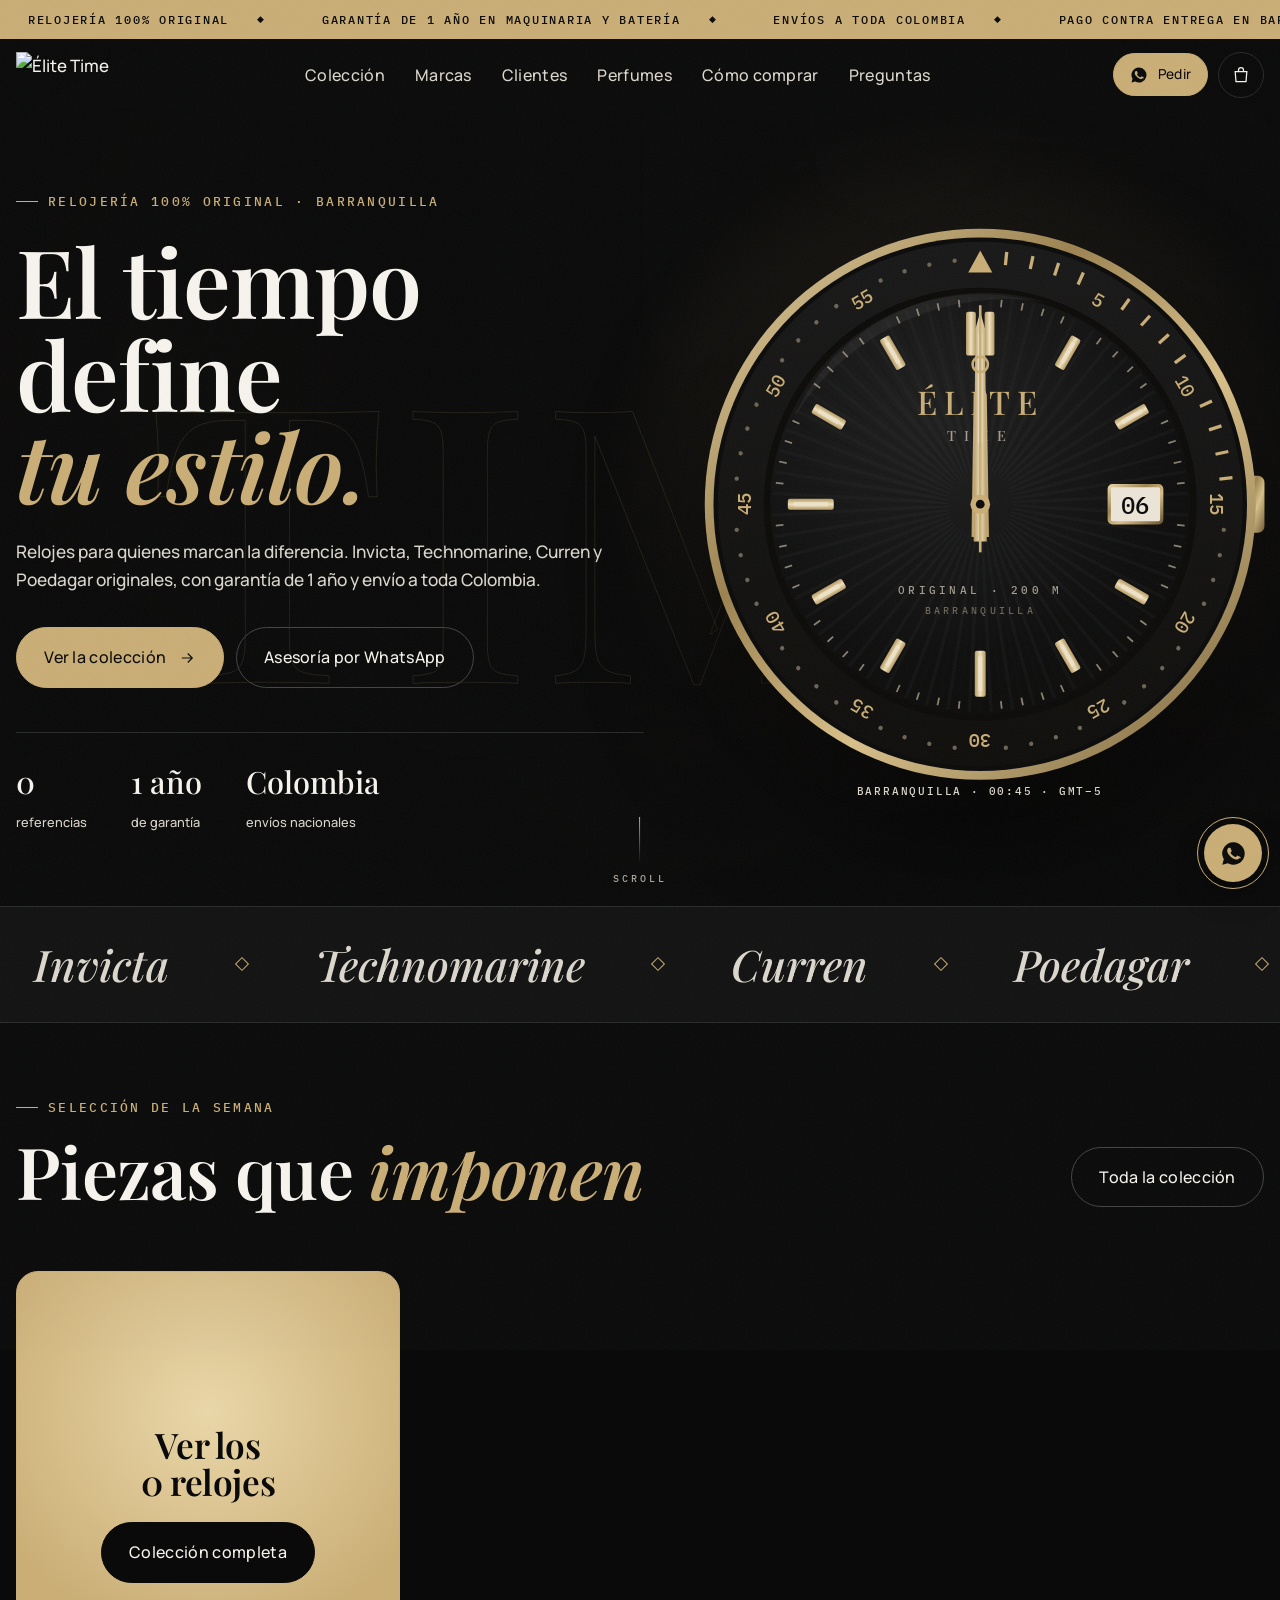
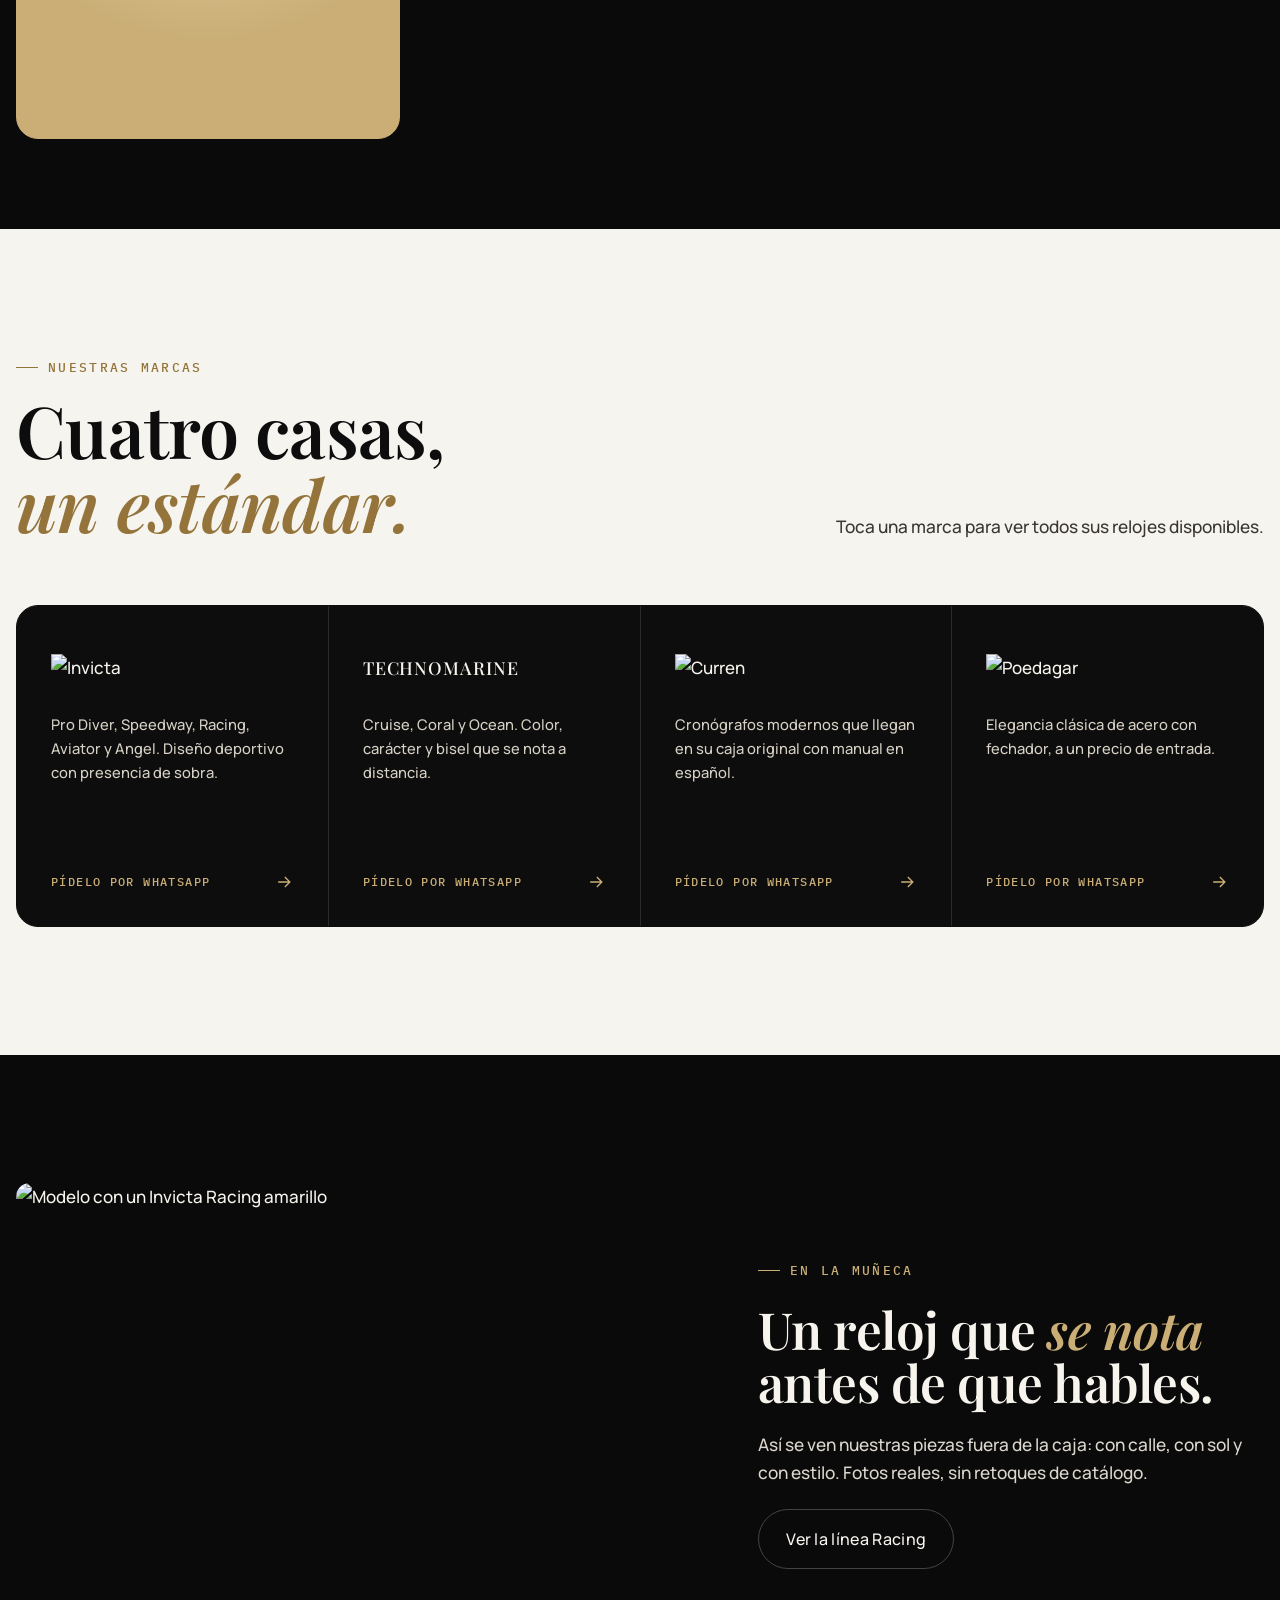
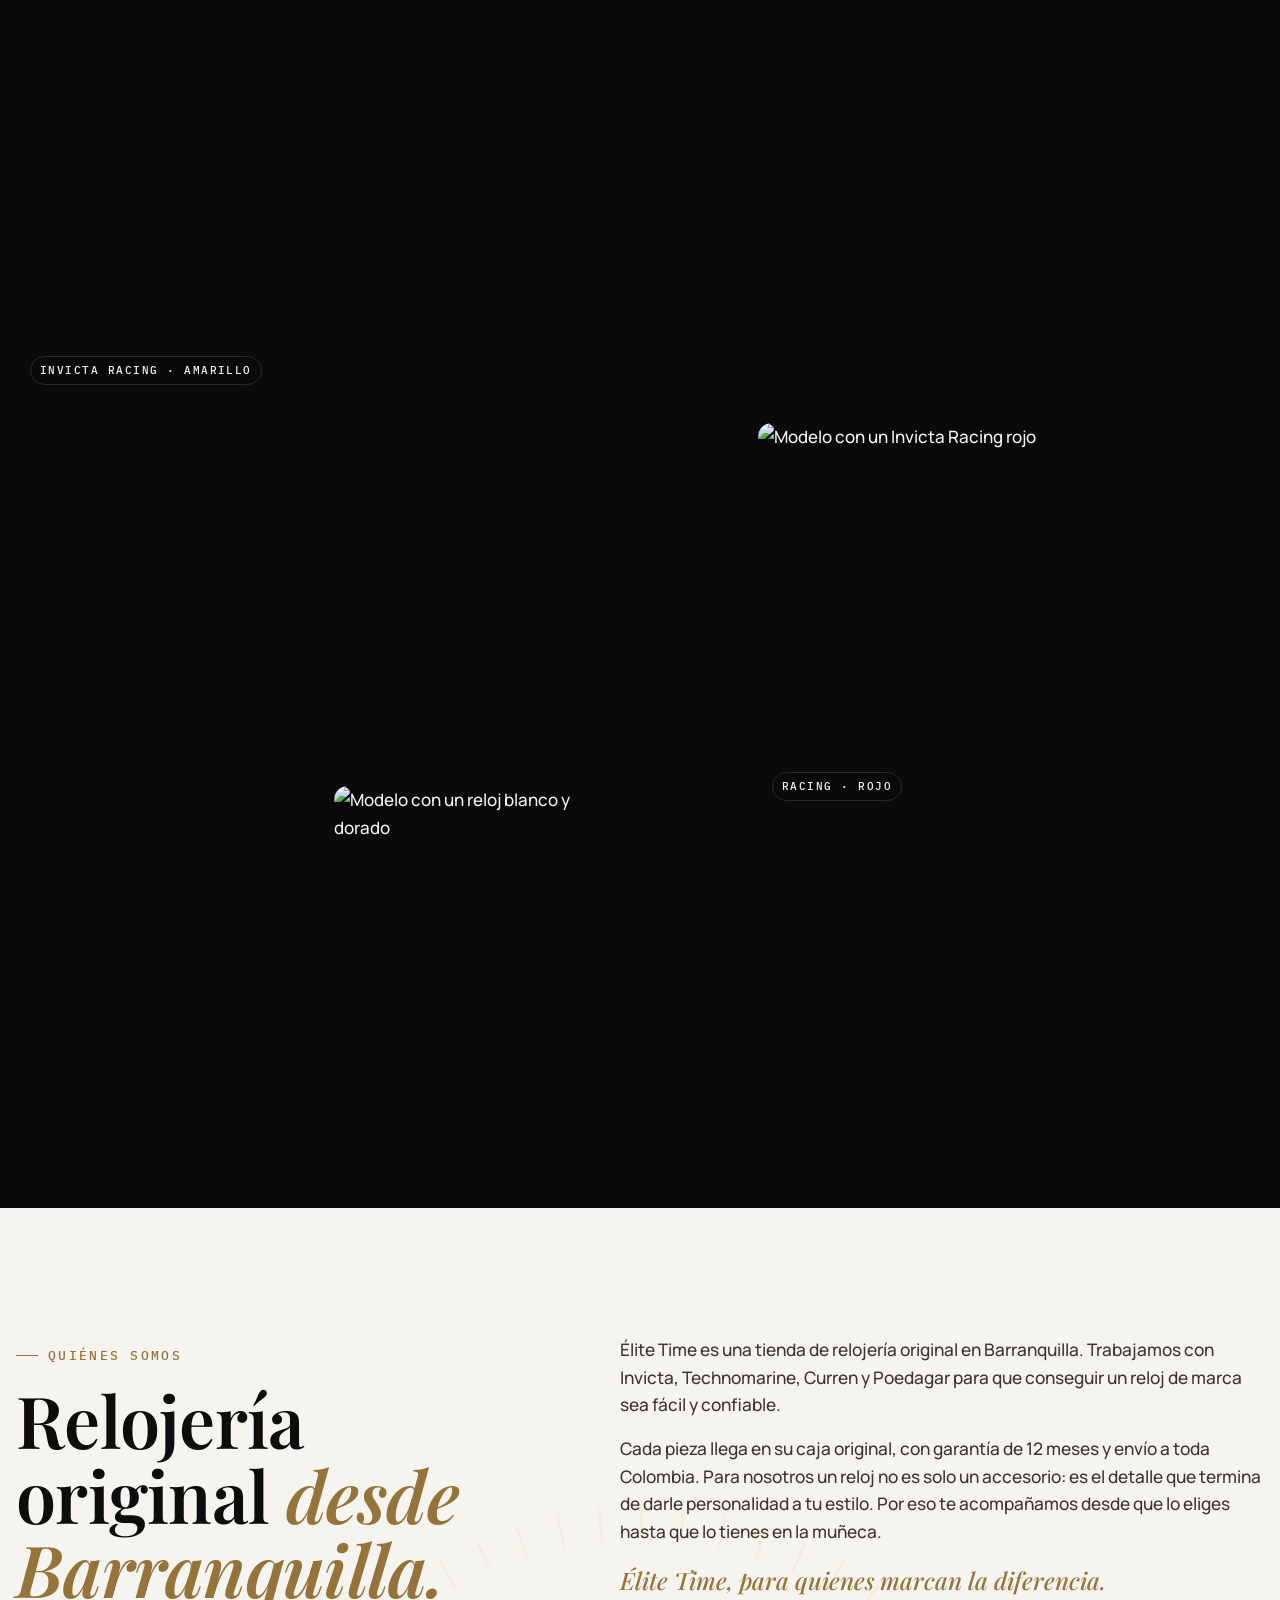
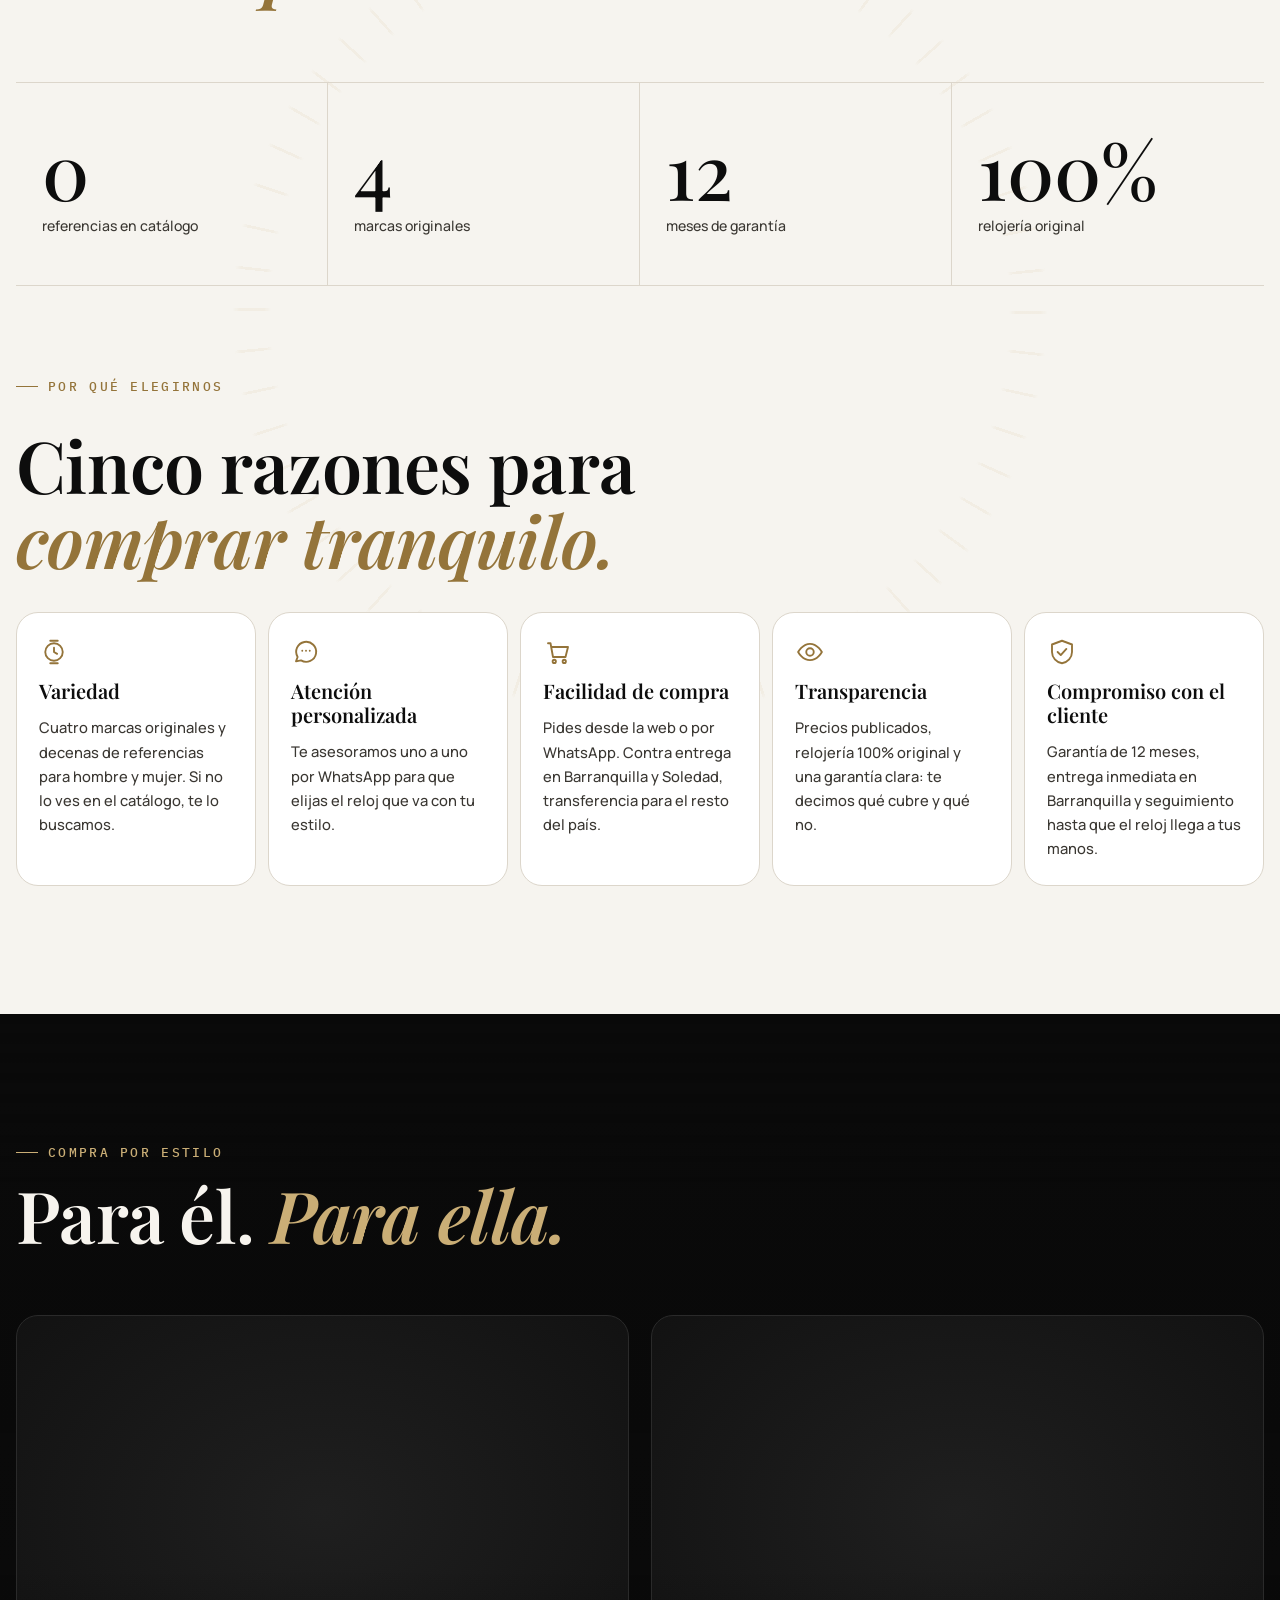
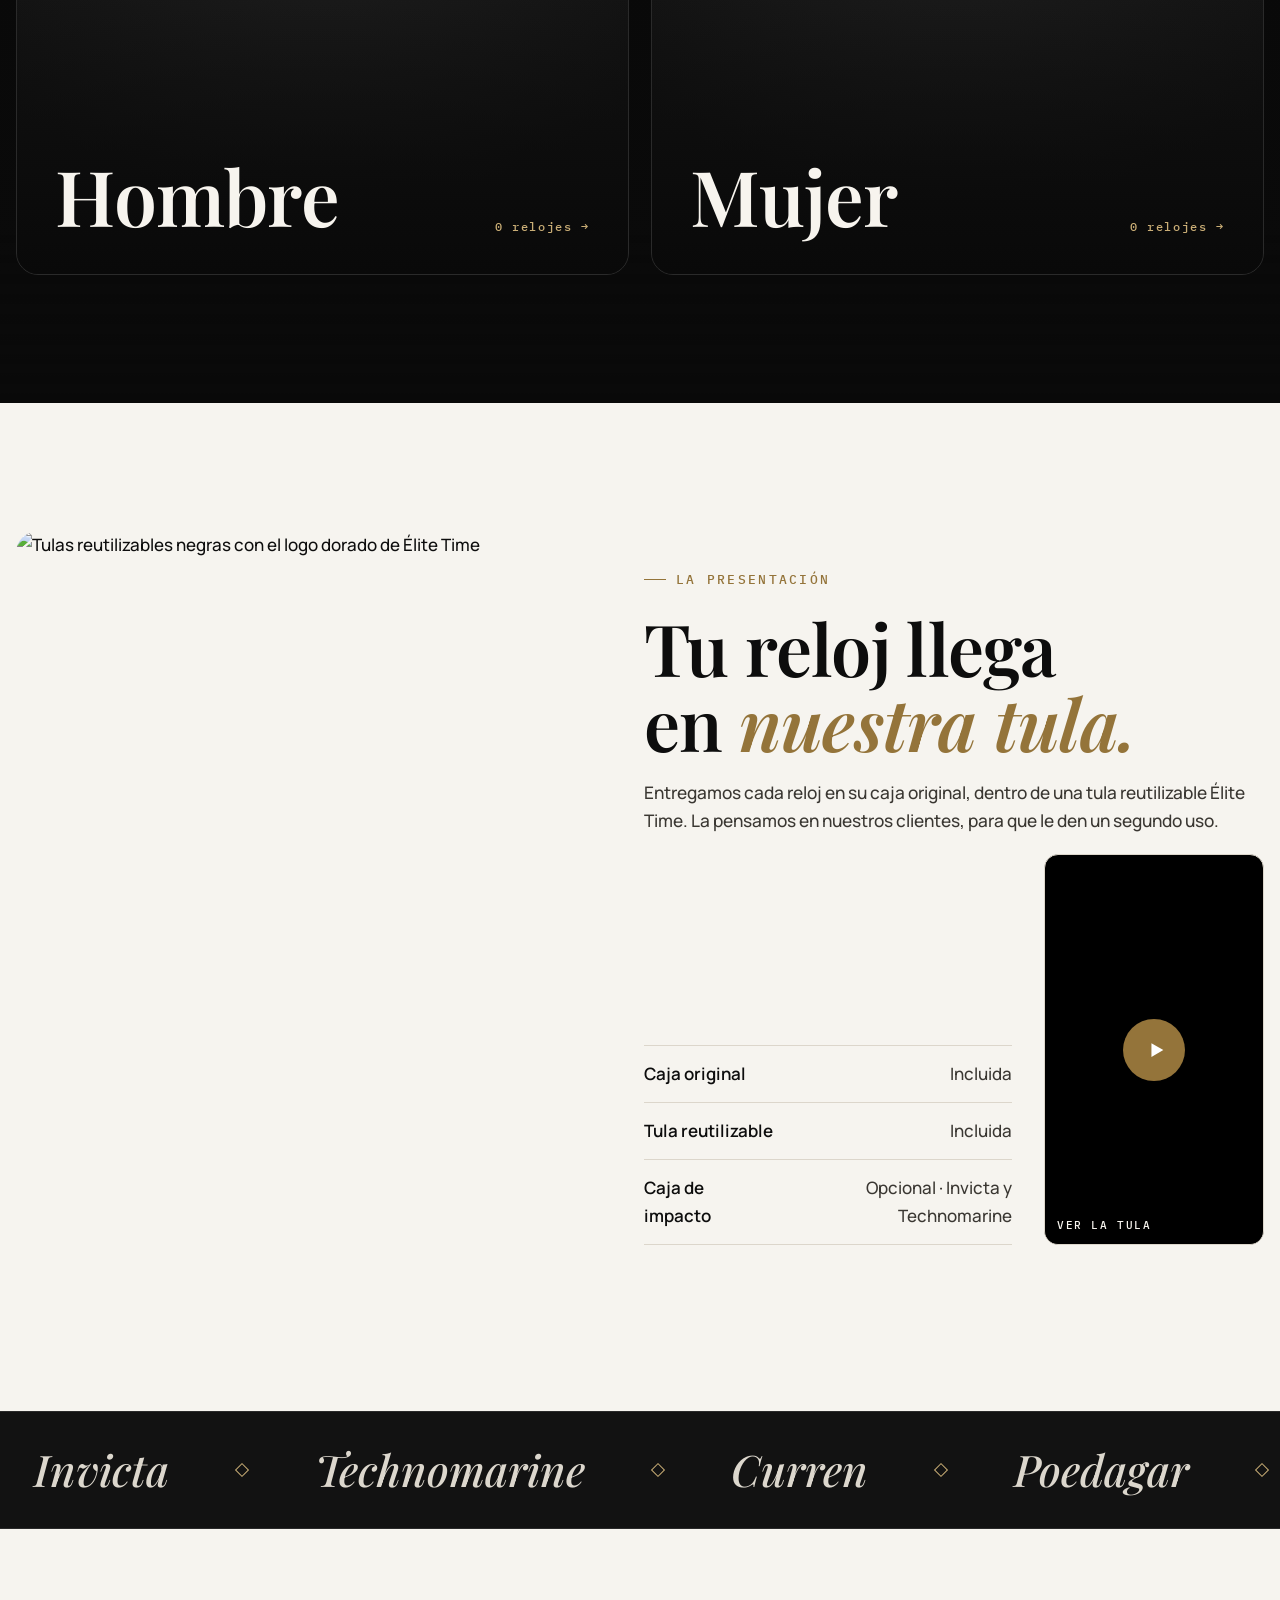
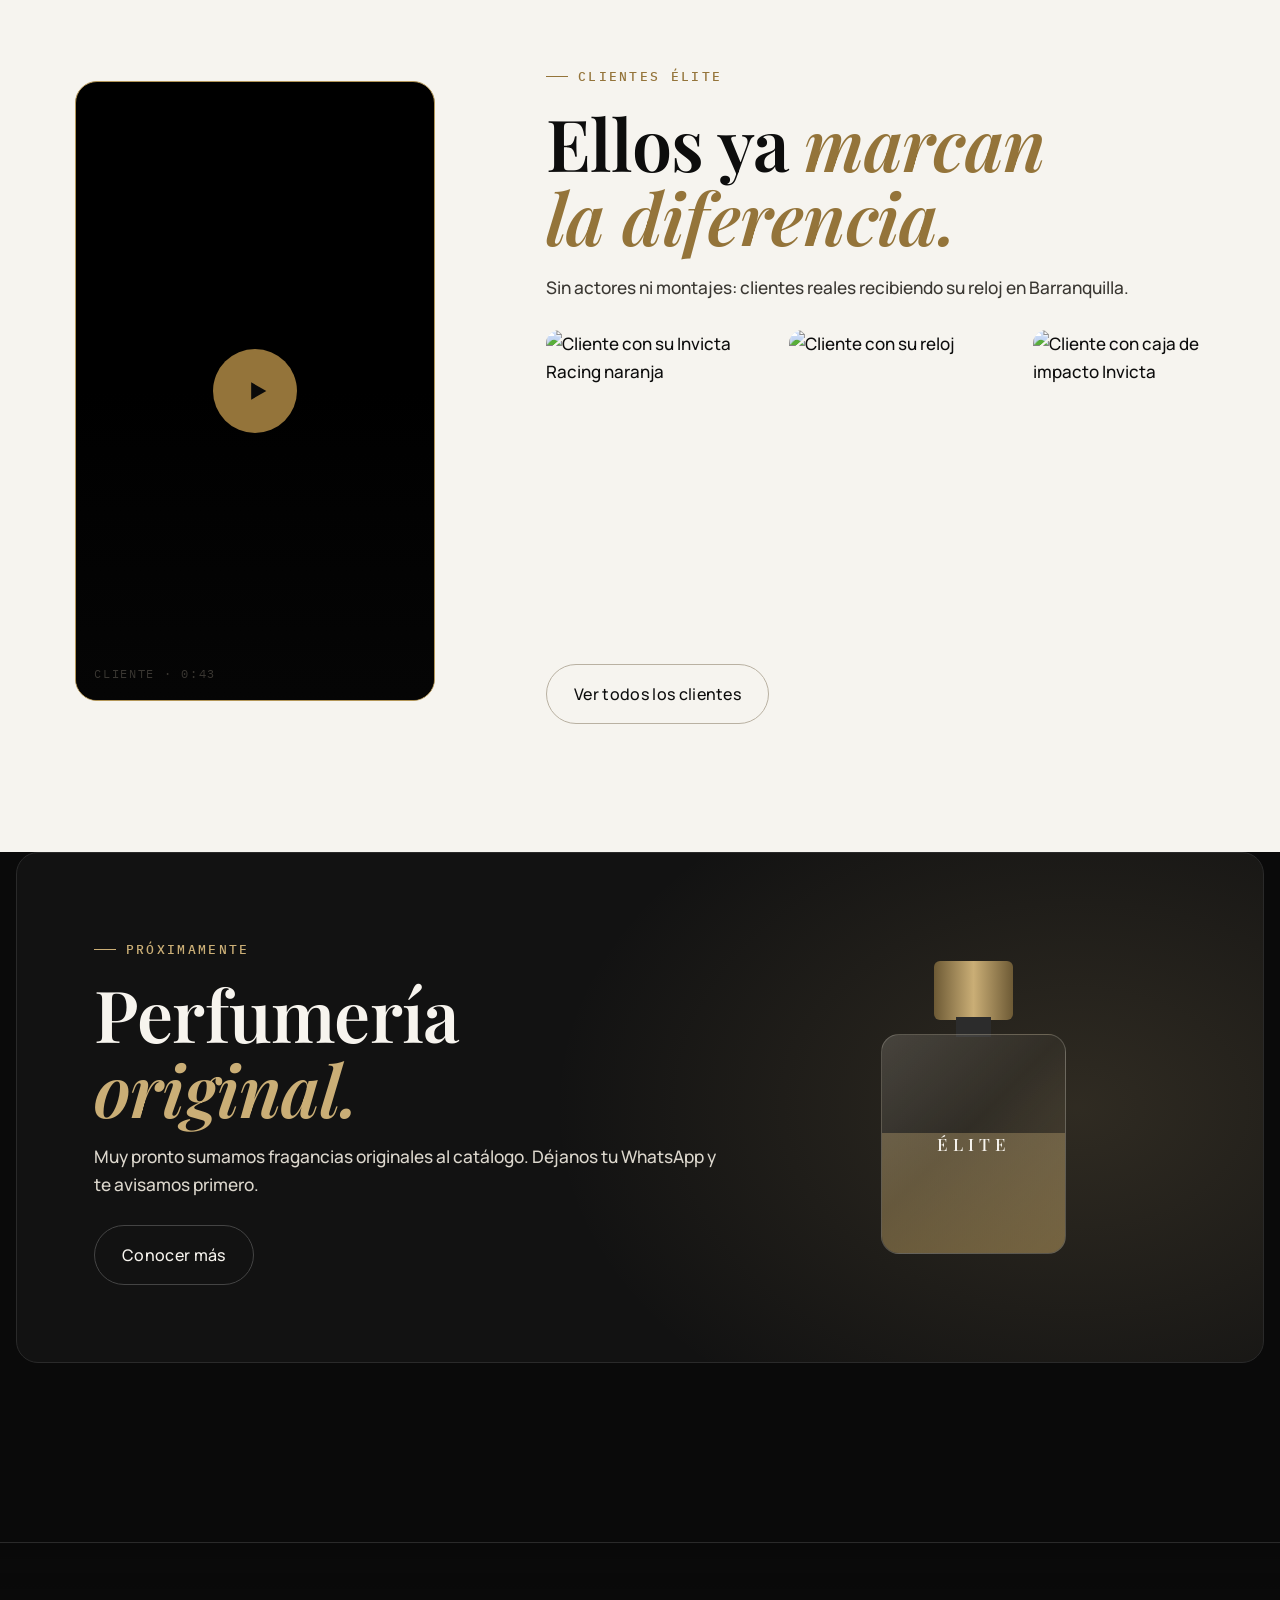
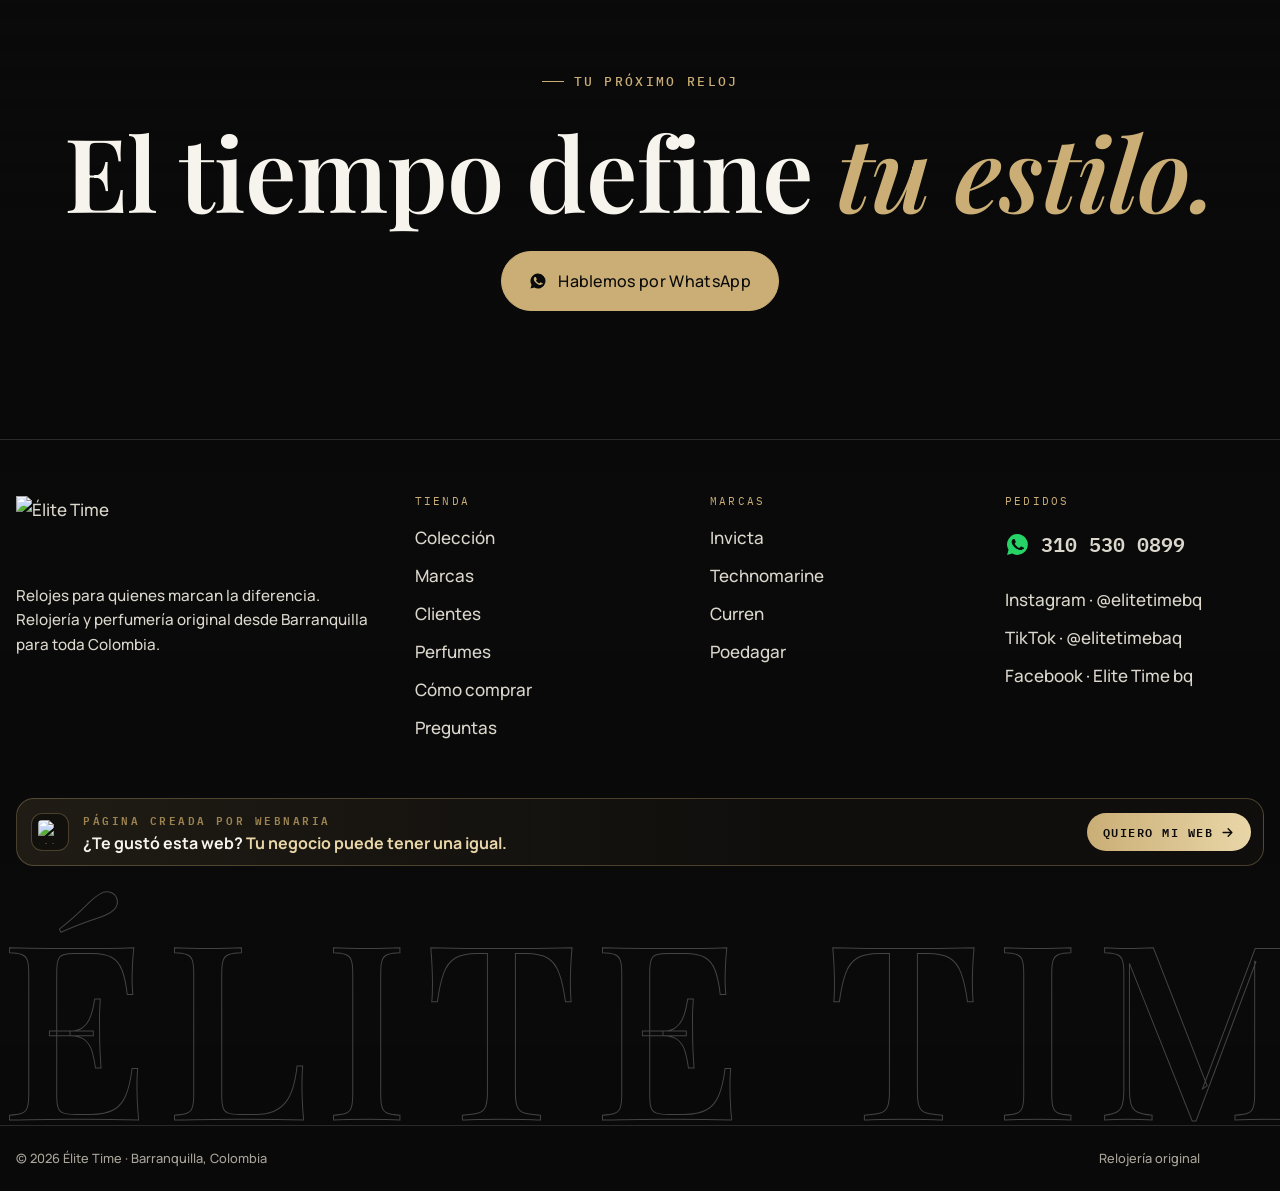
==== index.html @ 13ceabf4 "Halloween solo hoy (Pro Diver de $580.000 a $515.000 con envío gratis) y fichas técnicas ordenadas -" ====
<!doctype html>
<html lang="es">
<head>
<meta charset="utf-8">
<meta name="viewport" content="width=device-width,initial-scale=1,viewport-fit=cover">
<title>Élite Time</title>
<meta name="claude:viewport-fit-sides" content="cover">
<meta name="description" content="Élite Time · Relojería original en Barranquilla. Invicta, Technomarine, Curren y Poedagar con garantía de 1 año y envíos a toda Colombia.">
<meta name="theme-color" content="#0a0a0a">
<link rel="icon" href="img/marca/logo.webp">
<link rel="preconnect" href="https://fonts.googleapis.com"><link rel="preconnect" href="https://fonts.gstatic.com" crossorigin>
<link rel="stylesheet" href="https://fonts.googleapis.com/css2?family=Playfair+Display:ital,wght@0,400..800;1,400..700&family=Manrope:wght@400;500;600;700&family=IBM+Plex+Mono:wght@400;500;600&display=swap">
<link rel="preconnect" href="https://elite-time-panel.pages.dev" crossorigin>
<link rel="stylesheet" href="assets/css/elite.css">
<style>
/* ---- Inicio ---- */
.hero{min-height:min(calc(100svh - 34px - var(--head-h)),920px);display:grid;align-items:center;padding-block:clamp(30px,5vw,60px);position:relative;isolation:isolate;overflow:hidden}
/* portada: foto de la vitrina del cliente, oscurecida hacia el texto para que se lea */
.hero .bg{position:absolute;inset:-12% 0;z-index:-3;background:linear-gradient(90deg,rgba(10,10,10,.94) 0%,rgba(10,10,10,.8) 38%,rgba(10,10,10,.55) 70%,rgba(10,10,10,.7) 100%),linear-gradient(transparent 55%,#0a0a0a 96%),url(img/marca/portada.webp) center 40%/cover}
@media (max-width:900px){.hero .bg{background:linear-gradient(rgba(10,10,10,.6),rgba(10,10,10,.82) 45%,#0a0a0a 92%),url(img/marca/portada-600.webp) center 30%/cover}}
.hero .glow{position:absolute;right:-15%;top:-20%;width:80vw;max-width:1100px;aspect-ratio:1;z-index:-2;background:radial-gradient(closest-side,rgba(202,174,118,.18),transparent 70%)}
.hero .giant{position:absolute;left:50%;top:52%;transform:translate(-50%,-50%);z-index:-1;font-family:var(--f-display);font-size:clamp(9rem,30vw,30rem);line-height:.8;letter-spacing:.02em;color:transparent;-webkit-text-stroke:1px rgba(202,174,118,.13);white-space:nowrap;pointer-events:none}
.hero-grid{display:grid;grid-template-columns:1.05fr .95fr;gap:clamp(20px,4vw,70px);align-items:center}
.hero h1{font-size:clamp(3rem,7.4vw,7rem);line-height:.98}
.hero h1 em{color:var(--gold)}
.hero .lead{margin:26px 0 34px}
.hero .ctas{display:flex;gap:12px;flex-wrap:wrap}
.hero-meta{display:flex;gap:clamp(18px,4vw,44px);flex-wrap:wrap;margin-top:44px;padding-top:24px;border-top:1px solid var(--line)}
.hero-meta b{display:block;font-family:var(--f-display);font-weight:500;font-size:clamp(1.5rem,2.4vw,2rem)}
.hero-meta span{font-size:.8rem;color:var(--mute)}
.stage{position:relative;aspect-ratio:1;width:100%;max-width:600px;justify-self:center}
.stage svg{width:100%;height:100%;overflow:visible}
/* el reloj va en capas: la sombra se dibuja una vez en la base fija y las agujas giran en capas propias */
/* en línea, como el svg que reemplaza: el alto del escenario queda igual */
.stage .dialbox{position:relative;display:inline-block;width:100%;height:100%}
.stage #dial{filter:drop-shadow(0 50px 60px rgba(0,0,0,.65))}
.stage .capa{position:absolute;inset:0}
.stage .capa svg{display:block}
.stage .bisel{transition:transform .35s cubic-bezier(.3,1.6,.5,1)}
.stage .listo .bisel{will-change:transform}
.stage .orbit{position:absolute;width:23%;filter:drop-shadow(0 26px 26px rgba(0,0,0,.6));pointer-events:none}
.stage .o1{left:-14%;top:4%;animation:float 7s ease-in-out infinite}
.stage .o2{right:-8%;bottom:4%;width:21%;animation:float 8s -2s ease-in-out infinite}
.stage .o3{left:-4%;bottom:-4%;width:18%;animation:float 9s -4s ease-in-out infinite}
@keyframes float{50%{translate:0 -16px;rotate:-4deg}}
.stage .cap{position:absolute;left:50%;bottom:-4px;transform:translateX(-50%);font-family:var(--f-mono);font-size:.7rem;letter-spacing:.16em;color:var(--mute);white-space:nowrap}
.scroll-cue{position:absolute;left:50%;bottom:18px;transform:translateX(-50%);display:grid;justify-items:center;gap:8px;font-family:var(--f-mono);font-size:.62rem;letter-spacing:.3em;color:var(--dim)}
.scroll-cue i{width:1px;height:46px;background:linear-gradient(var(--gold),transparent);animation:cue 2s var(--ease) infinite;transform-origin:top}
@keyframes cue{0%{transform:scaleY(0)}50%{transform:scaleY(1);transform-origin:top}51%{transform-origin:bottom}100%{transform:scaleY(0);transform-origin:bottom}}
@media (max-width:900px){.hero-grid{grid-template-columns:1fr}.stage{max-width:420px;order:-1}.scroll-cue{display:none}.hero{min-height:0}}

/* carril horizontal fijado */
.hscroll{overflow:hidden;padding-block:clamp(40px,5vw,72px) clamp(56px,7vw,100px)}
.hs-track{display:flex;gap:24px;padding-left:var(--gut);width:max-content}
.feat{width:clamp(280px,30vw,420px);flex:none;border-radius:var(--r-lg);border:1px solid var(--line);background:radial-gradient(110% 80% at 50% 25%,#222222,var(--ink-2) 70%);padding:26px;display:flex;flex-direction:column;gap:10px;text-decoration:none;position:relative;overflow:hidden;min-height:clamp(400px,52vh,560px)}
.feat .num{position:absolute;top:18px;right:22px;font-family:var(--f-display);font-style:italic;font-size:4rem;line-height:1;color:transparent;-webkit-text-stroke:1px var(--line-2)}
.feat .img{flex:1;min-height:0;position:relative;height:clamp(220px,34vh,320px)}
.feat img{position:absolute;inset:0;width:100%;height:100%;object-fit:contain;filter:drop-shadow(0 30px 34px rgba(0,0,0,.6));transition:transform 1s var(--ease)}
.feat:hover img{transform:translateY(-10px) rotate(-5deg) scale(1.05)}
.feat h3{font-size:clamp(1.4rem,2vw,1.9rem)}
.feat .ft{display:flex;justify-content:space-between;align-items:center}
.feat.end{justify-content:center;align-items:center;text-align:center;gap:22px;background:radial-gradient(90% 70% at 50% 30%,var(--gold-3),var(--gold) 70%);border-color:var(--gold);color:#0a0a0a}
.feat.end h3{color:#0a0a0a;max-width:9ch}
@media (max-width:900px){.hs-track{overflow-x:auto;width:auto;scroll-snap-type:x mandatory;padding-right:var(--gut-r);scrollbar-width:none}.feat{scroll-snap-align:start;width:78vw}}

/* marcas */
.btiles{display:grid;grid-template-columns:repeat(4,1fr);gap:1px;background:var(--line);border:1px solid var(--line);border-radius:var(--r-lg);overflow:hidden}
@media (max-width:900px){.btiles{grid-template-columns:repeat(2,1fr)}}
.btile{background:var(--ink);padding:clamp(22px,3vw,34px);min-height:clamp(220px,26vw,320px);display:flex;flex-direction:column;gap:16px;text-decoration:none;position:relative;overflow:hidden;isolation:isolate}
.btile::before{content:"";position:absolute;inset:0;z-index:-1;background:radial-gradient(circle at var(--mx,50%) var(--my,100%),rgba(202,174,118,.22),transparent 55%);opacity:0;transition:opacity .5s}
.btile:hover::before{opacity:1}
.btile .lg{height:56px;display:flex;align-items:center}
.btile .lg img{max-height:56px;width:auto;transition:transform .6s var(--ease)}
.btile:hover .lg img{transform:scale(1.08)}
.btile .wd{font-family:var(--f-display);font-size:clamp(.8rem,1.55vw,1.45rem);letter-spacing:.05em;white-space:nowrap}
.btile p{margin:0;color:var(--mute);font-size:.92rem}
.btile .go{margin-top:auto;display:flex;justify-content:space-between;align-items:center;font-family:var(--f-mono);font-size:.72rem;letter-spacing:.12em;color:var(--gold)}
.btile .go svg{width:20px;transition:transform .5s var(--ease)}
.btile:hover .go svg{transform:translateX(6px)}

/* lookbook */
.look{display:grid;grid-template-columns:repeat(12,1fr);gap:clamp(12px,2vw,24px);align-items:start}
.look .a{grid-column:1/7;aspect-ratio:3/4}
.look .b{grid-column:8/13;display:grid;gap:22px;align-content:start;padding-top:clamp(0px,6vw,90px)}
.look .c{grid-column:8/11;aspect-ratio:3/4}
.look .d{grid-column:4/7;aspect-ratio:1;margin-top:-18%}
.look figure{margin:0;position:relative}
.look img{width:100%;height:100%;object-fit:cover}
.look figcaption{position:absolute;left:14px;bottom:14px;font-family:var(--f-mono);font-size:.66rem;letter-spacing:.14em;text-transform:uppercase;padding:.45em .85em;border-radius:999px;background:rgba(10,10,10,.75);border:1px solid var(--line);backdrop-filter:blur(6px);z-index:2}
@media (max-width:800px){.look .a{grid-column:1/-1}.look .b{grid-column:1/-1;padding-top:0}.look .c{grid-column:1/8}.look .d{grid-column:6/-1;margin-top:-30%}}

/* cifras */
.stats{display:grid;grid-template-columns:repeat(4,1fr);border-block:1px solid var(--line)}
.stats > div{padding:clamp(26px,4vw,48px) clamp(14px,2vw,28px);border-right:1px solid var(--line);display:grid;gap:6px}
.stats > div:last-child{border-right:0}
.stats b{font-family:var(--f-display);font-weight:500;font-size:clamp(2.6rem,6vw,5.2rem);line-height:1}
.stats span{color:var(--mute);font-size:.88rem}
@media (max-width:800px){.stats{grid-template-columns:1fr 1fr}.stats > div:nth-child(2){border-right:0}.stats > div:nth-child(-n+2){border-bottom:1px solid var(--line)}}

/* hombre / mujer */
.split2{display:grid;grid-template-columns:1fr 1fr;gap:clamp(12px,2vw,22px)}
@media (max-width:700px){.split2{grid-template-columns:1fr}}
.gpanel{position:relative;border-radius:var(--r-lg);overflow:hidden;border:1px solid var(--line);min-height:clamp(360px,44vw,560px);display:flex;align-items:flex-end;padding:clamp(22px,3vw,40px);text-decoration:none;isolation:isolate;background:radial-gradient(90% 70% at 50% 35%,#1f1f1f,var(--ink-2) 75%)}
.gpanel .pics{position:absolute;inset:0;z-index:-1;display:grid;place-items:center}
.gpanel .pics img{position:absolute;max-height:62%;width:auto;filter:drop-shadow(0 30px 30px rgba(0,0,0,.6));transition:transform 1.1s var(--ease),opacity .8s}
.gpanel .pics img:nth-child(1){transform:translate(-34%,-8%) rotate(-12deg) scale(.82);opacity:.55}
.gpanel .pics img:nth-child(2){transform:translate(34%,-8%) rotate(12deg) scale(.82);opacity:.55}
.gpanel .pics img:nth-child(3){transform:translateY(-12%)}
.gpanel:hover .pics img:nth-child(1){transform:translate(-52%,-10%) rotate(-18deg) scale(.86);opacity:.9}
.gpanel:hover .pics img:nth-child(2){transform:translate(52%,-10%) rotate(18deg) scale(.86);opacity:.9}
.gpanel:hover .pics img:nth-child(3){transform:translateY(-16%) scale(1.06)}
.gpanel::after{content:"";position:absolute;inset:0;z-index:-1;background:linear-gradient(transparent 45%,rgba(8,8,8,.9))}
.gpanel .t{display:flex;justify-content:space-between;align-items:flex-end;width:100%;gap:16px}
.gpanel h3{font-size:clamp(2.6rem,6vw,5rem)}
.gpanel .t span{font-family:var(--f-mono);font-size:.72rem;letter-spacing:.14em;color:var(--gold)}

/* clientes teaser */
.cteaser{display:grid;grid-template-columns:.8fr 1.2fr;gap:clamp(20px,4vw,60px);align-items:center}
@media (max-width:860px){.cteaser{grid-template-columns:1fr}}
.vid{position:relative;border-radius:var(--r-lg);overflow:hidden;border:1px solid var(--gold-2);aspect-ratio:9/16;max-height:620px;max-width:360px;width:100%;justify-self:center;background:#000}
.vid video{width:100%;height:100%;object-fit:cover}
.vid .pl{position:absolute;inset:0;display:grid;place-items:center;border:0;background:linear-gradient(transparent 50%,rgba(6,6,6,.85));cursor:pointer}
.vid .pl span{width:84px;height:84px;border-radius:50%;background:var(--gold);color:#0a0a0a;display:grid;place-items:center;transition:transform .5s var(--ease)}
.vid .pl:hover span{transform:scale(1.1)}
.vid .pl svg{width:28px;margin-left:4px}
.vid .pl b{position:absolute;left:18px;bottom:16px;font-weight:400;font-family:var(--f-mono);font-size:.75rem;letter-spacing:.14em;color:var(--mute)}
.vid.on .pl{display:none}
.thumbs{display:grid;grid-template-columns:repeat(3,1fr);gap:12px;margin-top:28px}
.thumbs img{aspect-ratio:3/4;object-fit:cover;width:100%;border-radius:var(--r)}

/* presentación: tula reutilizable */
.tula{display:grid;grid-template-columns:1fr 1.1fr;gap:clamp(24px,5vw,80px);align-items:center}
@media (max-width:900px){.tula{grid-template-columns:1fr}}
.tula .photo{margin:0;aspect-ratio:3/4;border-radius:var(--r-lg)}
.tula .photo img{width:100%;height:100%;object-fit:cover}
.tula .copy{display:grid;gap:20px}
.tula .row2{display:grid;grid-template-columns:1fr auto;gap:clamp(16px,3vw,32px);align-items:end}
@media (max-width:560px){.tula .row2{grid-template-columns:1fr}}
.incl-list{list-style:none;margin:0;padding:0;display:grid;border-top:1px solid var(--line)}
.incl-list li{display:flex;justify-content:space-between;gap:16px;padding:14px 0;border-bottom:1px solid var(--line)}
.incl-list b{font-weight:600}
.incl-list span{color:var(--mute);text-align:right}
.tvid{position:relative;width:min(220px,60vw);aspect-ratio:9/16;border-radius:var(--r);overflow:hidden;background:#000;border:1px solid var(--line);justify-self:center}
.tvid video{width:100%;height:100%;object-fit:cover}
.tvid .pl{position:absolute;inset:0;border:0;background:linear-gradient(transparent 55%,rgba(0,0,0,.75));display:grid;place-items:center;cursor:pointer}
.tvid .pl span{width:62px;height:62px;border-radius:50%;background:var(--gold);color:#fff;display:grid;place-items:center;transition:transform .4s var(--ease)}
.tvid .pl:hover span{transform:scale(1.1)}
.tvid .pl svg{width:22px;margin-left:3px}
.tvid .pl b{position:absolute;left:12px;bottom:10px;font-family:var(--f-mono);font-weight:500;font-size:.7rem;letter-spacing:.14em;color:#f7f4ee}
.tvid.on .pl{display:none}

/* perfumes banda */
.pband{border-radius:var(--r-lg);border:1px solid var(--line);overflow:hidden;position:relative;padding:clamp(34px,6vw,80px);display:grid;grid-template-columns:1.2fr .8fr;align-items:center;gap:30px;background:radial-gradient(70% 120% at 85% 50%,rgba(202,174,118,.16),transparent 60%),var(--ink-2)}
@media (max-width:760px){.pband{grid-template-columns:1fr}}
.flacon{justify-self:center;width:min(220px,56vw);aspect-ratio:3/4;position:relative;animation:float 7s ease-in-out infinite}
.flacon .cap{position:absolute;left:32%;right:32%;top:0;height:20%;border-radius:6px;background:linear-gradient(90deg,#6d5a35,var(--gold),#6d5a35)}
.flacon .neck{position:absolute;left:42%;right:42%;top:19%;height:7%;background:#2c2c2c}
.flacon .body{position:absolute;inset:25% 8% 0;border-radius:18px;background:linear-gradient(135deg,rgba(237,230,217,.18),rgba(237,230,217,.04) 45%,rgba(202,174,118,.2));border:1px solid rgba(237,230,217,.22);display:grid;place-items:center;overflow:hidden}
.flacon .body::after{content:"";position:absolute;inset:auto 0 0;height:55%;background:linear-gradient(rgba(202,174,118,.35),rgba(156,131,80,.55));animation:liquid 5s ease-in-out infinite alternate}
@keyframes liquid{from{height:50%}to{height:60%}}
.flacon .body span{position:relative;z-index:1;font-family:var(--f-display);letter-spacing:.3em}

/* quiénes somos + por qué elegirnos */
.about{display:grid;grid-template-columns:.9fr 1.1fr;gap:clamp(26px,6vw,100px);align-items:start;margin-bottom:clamp(40px,6vw,80px)}
@media (max-width:860px){.about{grid-template-columns:1fr}}
.about .lead{margin:0 0 16px;max-width:60ch}
.about .sig{font-family:var(--f-display);font-style:italic;font-size:clamp(1.2rem,2vw,1.5rem);color:var(--gold)}
.why-h{margin:clamp(50px,7vw,90px) 0 clamp(22px,3vw,36px)}
.why{display:grid;grid-template-columns:repeat(5,1fr);gap:12px}
@media (max-width:1100px){.why{grid-template-columns:repeat(3,1fr)}}
@media (max-width:700px){.why{grid-template-columns:1fr 1fr}}
@media (max-width:460px){.why{grid-template-columns:1fr}}
.why > div{background:var(--ink-2);border:1px solid var(--line);border-radius:var(--r-lg);padding:24px 22px;display:grid;gap:12px;align-content:start;transition:border-color .4s,transform .5s var(--ease)}
.why > div:hover{border-color:var(--gold);transform:translateY(-4px)}
.why svg{width:30px;height:30px;color:var(--gold)}
.why b{font-family:var(--f-display);font-weight:600;font-size:1.25rem;line-height:1.2}
.why span{color:var(--mute);font-size:.92rem}
</style>
</head>
<body>
<main>
  <section class="hero">
    <div class="bg" data-parallax=".12"></div><div class="glow"></div>
    <div class="giant" aria-hidden="true">TIME</div>
    <div class="wrap hero-grid">
      <div>
        <span class="eyebrow" data-reveal>Relojería 100% original · Barranquilla</span>
        <h1 data-split style="margin-top:22px">El tiempo define <em>tu estilo.</em></h1>
        <p class="lead" id="heroSub" data-reveal=".2">Relojes para quienes marcan la diferencia. Invicta, Technomarine, Curren y Poedagar originales, con garantía de 1 año y envío a toda Colombia.</p>
        <div class="ctas" data-reveal=".3">
          <a class="btn" href="coleccion.html" data-magnetic>Ver la colección <svg class="arr" viewBox="0 0 24 24" fill="none" stroke="currentColor" stroke-width="1.6"><path d="M5 12h14M13 6l6 6-6 6"/></svg></a>
          <a class="btn ghost" data-wa href="#" target="_blank" rel="noopener">Asesoría por WhatsApp</a>
        </div>
        <div class="hero-meta" data-stagger>
          <div><b id="mCount">80</b><span>referencias</span></div>
          <div><b>1 año</b><span>de garantía</span></div>
          <div><b>Colombia</b><span>envíos nacionales</span></div>
        </div>
      </div>
      <div class="stage" id="stage" aria-label="Reloj con la hora actual de Barranquilla">
        <div class="dialbox"><svg id="dial" viewBox="-260 -260 520 520" aria-hidden="true"></svg></div>
        <img class="orbit o1" src="img/relojes/p13-3.webp" srcset="img/relojes/p13-3-400.webp 400w, img/relojes/p13-3-700.webp 700w, img/relojes/p13-3.webp 1100w" sizes="150px" decoding="async" alt="" data-depth="30">
        <img class="orbit o2" src="img/relojes/p04-1.webp" srcset="img/relojes/p04-1-400.webp 400w, img/relojes/p04-1-700.webp 700w, img/relojes/p04-1.webp 1100w" sizes="150px" decoding="async" alt="" data-depth="-24">
        <img class="orbit o3" src="img/relojes/p13-1.webp" srcset="img/relojes/p13-1-400.webp 400w, img/relojes/p13-1-700.webp 700w, img/relojes/p13-1.webp 1100w" sizes="150px" decoding="async" alt="" data-depth="18">
        <div class="cap" id="dialCap">BARRANQUILLA · GMT−5</div>
      </div>
    </div>
    <div class="scroll-cue" aria-hidden="true"><i></i>SCROLL</div>
  </section>

  <section class="hw-band" id="hwBand" hidden></section>

  <div class="marquee" aria-hidden="true"><div class="track" id="mq1"></div></div>

  <section class="hscroll bg-waves" id="hs">
    <div class="wrap sec-head" style="padding-top:10px">
      <div><span class="eyebrow">Selección de la semana</span><h2 class="h-lg" data-split>Piezas que <em class="gold">imponen</em></h2></div>
      <a class="btn ghost" href="coleccion.html">Toda la colección</a>
    </div>
    <div class="hs-track" id="hsTrack"></div>
  </section>

  <section class="sec light">
    <div class="wrap">
      <div class="sec-head"><div><span class="eyebrow">Nuestras marcas</span><h2 class="h-lg" data-split>Cuatro casas, <em class="gold">un estándar.</em></h2></div><p class="lead" data-reveal>Toca una marca para ver todos sus relojes disponibles.</p></div>
      <div class="btiles" id="btiles" data-stagger></div>
    </div>
  </section>

  <section class="sec bg-rosette">
    <div class="wrap look">
      <figure class="a reveal-img"><img src="img/modelo/modelo-2.webp" srcset="img/modelo/modelo-2-600.webp 600w, img/modelo/modelo-2.webp 825w" sizes="(max-width:800px) 92vw, 45vw" decoding="async" alt="Modelo con un Invicta Racing amarillo" loading="lazy"><figcaption>Invicta Racing · Amarillo</figcaption></figure>
      <div class="b">
        <span class="eyebrow">En la muñeca</span>
        <h2 class="h-md" data-split>Un reloj que <em class="gold">se nota</em> antes de que hables.</h2>
        <p class="lead" data-reveal>Así se ven nuestras piezas fuera de la caja: con calle, con sol y con estilo. Fotos reales, sin retoques de catálogo.</p>
        <div data-reveal><a class="btn ghost" href="coleccion.html#racing">Ver la línea Racing</a></div>
      </div>
      <figure class="c reveal-img"><img src="img/modelo/modelo-3.webp" srcset="img/modelo/modelo-3-600.webp 600w, img/modelo/modelo-3.webp 825w" sizes="(max-width:800px) 92vw, 45vw" decoding="async" alt="Modelo con un Invicta Racing rojo" loading="lazy"><figcaption>Racing · Rojo</figcaption></figure>
      <figure class="d reveal-img"><img src="img/modelo/modelo-1.webp" srcset="img/modelo/modelo-1-600.webp 600w, img/modelo/modelo-1.webp 825w" sizes="(max-width:800px) 92vw, 45vw" decoding="async" alt="Modelo con un reloj blanco y dorado" loading="lazy"></figure>
    </div>
  </section>

  <section class="sec bg-dial light" id="nosotros"><div class="wrap">
    <div class="about">
      <div><span class="eyebrow">Quiénes somos</span><h2 class="h-lg" data-split style="margin-top:16px">Relojería original <em class="gold">desde Barranquilla.</em></h2></div>
      <div data-reveal>
        <p class="lead">Élite Time es una tienda de relojería original en Barranquilla. Trabajamos con Invicta, Technomarine, Curren y Poedagar para que conseguir un reloj de marca sea fácil y confiable.</p>
        <p class="lead">Cada pieza llega en su caja original, con garantía de 12 meses y envío a toda Colombia. Para nosotros un reloj no es solo un accesorio: es el detalle que termina de darle personalidad a tu estilo. Por eso te acompañamos desde que lo eliges hasta que lo tienes en la muñeca.</p>
        <span class="sig">Élite Time, para quienes marcan la diferencia.</span>
      </div>
    </div>
    <div class="stats">
      <div><b data-count="80" id="sCount">80</b><span>referencias en catálogo</span></div>
      <div><b data-count="4">4</b><span>marcas originales</span></div>
      <div><b data-count="12">12</b><span>meses de garantía</span></div>
      <div><b data-count="100" data-suffix="%">100%</b><span>relojería original</span></div>
    </div>
    <div class="sec-head why-h"><div><span class="eyebrow">Por qué elegirnos</span><h2 class="h-lg" data-split style="margin-top:16px">Cinco razones para <em class="gold">comprar tranquilo.</em></h2></div></div>
    <div class="why" data-stagger>
      <div><svg viewBox="0 0 24 24" fill="none" stroke="currentColor" stroke-width="1.5" stroke-linecap="round" stroke-linejoin="round"><circle cx="12" cy="12" r="7"/><path d="M12 8.5V12l2.5 1.5M9 3h6M9 21h6"/></svg><b>Variedad</b><span>Cuatro marcas originales y decenas de referencias para hombre y mujer. Si no lo ves en el catálogo, te lo buscamos.</span></div>
      <div><svg viewBox="0 0 24 24" fill="none" stroke="currentColor" stroke-width="1.5" stroke-linecap="round" stroke-linejoin="round"><path d="M4 19.5 5.3 16A8 8 0 1 1 8 18.7z"/><path d="M9 11h.01M12 11h.01M15 11h.01"/></svg><b>Atención personalizada</b><span>Te asesoramos uno a uno por WhatsApp para que elijas el reloj que va con tu estilo.</span></div>
      <div><svg viewBox="0 0 24 24" fill="none" stroke="currentColor" stroke-width="1.5" stroke-linecap="round" stroke-linejoin="round"><path d="M4 5h2l2 11h10l2-8H7"/><circle cx="9" cy="19.5" r="1.3"/><circle cx="17" cy="19.5" r="1.3"/></svg><b>Facilidad de compra</b><span>Pides desde la web o por WhatsApp. Contra entrega en Barranquilla y Soledad, transferencia para el resto del país.</span></div>
      <div><svg viewBox="0 0 24 24" fill="none" stroke="currentColor" stroke-width="1.5" stroke-linecap="round" stroke-linejoin="round"><path d="M2.5 12S6 5.5 12 5.5 21.5 12 21.5 12 18 18.5 12 18.5 2.5 12 2.5 12Z"/><circle cx="12" cy="12" r="3"/></svg><b>Transparencia</b><span>Precios publicados, relojería 100% original y una garantía clara: te decimos qué cubre y qué no.</span></div>
      <div><svg viewBox="0 0 24 24" fill="none" stroke="currentColor" stroke-width="1.5" stroke-linecap="round" stroke-linejoin="round"><path d="M12 3 4 6v6c0 4.5 3.4 8.3 8 9 4.6-.7 8-4.5 8-9V6l-8-3Z"/><path d="m8.5 12 2.5 2.5 4.5-5"/></svg><b>Compromiso con el cliente</b><span>Garantía de 12 meses, entrega inmediata en Barranquilla y seguimiento hasta que el reloj llega a tus manos.</span></div>
    </div>
  </div></section>

  <section class="sec bg-tex">
    <div class="wrap">
      <div class="sec-head"><div><span class="eyebrow">Compra por estilo</span><h2 class="h-lg" data-split>Para él. <em class="gold">Para ella.</em></h2></div></div>
      <div class="split2" data-stagger>
        <a class="gpanel" href="coleccion.html#hombre" data-cursor="Explorar"><div class="pics"><img src="img/relojes/p14-1.webp" srcset="img/relojes/p14-1-400.webp 400w, img/relojes/p14-1-700.webp 700w, img/relojes/p14-1.webp 1100w" sizes="260px" decoding="async" alt=""><img src="img/relojes/p23-1.webp" srcset="img/relojes/p23-1-400.webp 400w, img/relojes/p23-1-700.webp 700w, img/relojes/p23-1.webp 1100w" sizes="260px" decoding="async" alt=""><img src="img/relojes/p04-2.webp" srcset="img/relojes/p04-2-400.webp 400w, img/relojes/p04-2-700.webp 700w, img/relojes/p04-2.webp 1100w" sizes="260px" decoding="async" alt=""></div><div class="t"><h3>Hombre</h3><span id="nH">63 relojes →</span></div></a>
        <a class="gpanel" href="coleccion.html#mujer" data-cursor="Explorar"><div class="pics"><img src="img/relojes/p26-1.webp" srcset="img/relojes/p26-1-400.webp 400w, img/relojes/p26-1-700.webp 700w, img/relojes/p26-1.webp 1100w" sizes="260px" decoding="async" alt=""><img src="img/relojes/p28-1.webp" srcset="img/relojes/p28-1-400.webp 400w, img/relojes/p28-1-700.webp 700w, img/relojes/p28-1.webp 1100w" sizes="260px" decoding="async" alt=""><img src="img/relojes/p27-1.webp" srcset="img/relojes/p27-1-400.webp 400w, img/relojes/p27-1-700.webp 700w, img/relojes/p27-1.webp 1100w" sizes="260px" decoding="async" alt=""></div><div class="t"><h3>Mujer</h3><span id="nM">17 relojes →</span></div></a>
      </div>
    </div>
  </section>

  <section class="sec light" id="tula">
    <div class="wrap tula">
      <figure class="photo reveal-img"><img src="img/tula/tula.webp" srcset="img/tula/tula-700.webp 700w, img/tula/tula.webp 1050w" sizes="(max-width:900px) 92vw, 45vw" decoding="async" alt="Tulas reutilizables negras con el logo dorado de Élite Time" loading="lazy"></figure>
      <div class="copy">
        <span class="eyebrow">La presentación</span>
        <h2 class="h-lg" data-split>Tu reloj llega en <em class="gold">nuestra tula.</em></h2>
        <p class="lead" data-reveal>Entregamos cada reloj en su caja original, dentro de una tula reutilizable Élite Time. La pensamos en nuestros clientes, para que le den un segundo uso.</p>
        <div class="row2">
          <ul class="incl-list" data-stagger>
            <li><b>Caja original</b><span>Incluida</span></li>
            <li><b>Tula reutilizable</b><span>Incluida</span></li>
            <li><b>Caja de impacto</b><span>Opcional · Invicta y Technomarine</span></li>
          </ul>
          <div class="tvid" id="tvid" data-reveal>
            <video id="tulaV" src="video/tula.mp4#t=0.5" poster="img/tula/video-tula.webp" preload="none" playsinline></video>
            <button class="pl" id="tulaPlay" aria-label="Ver el video de la tula"><span><svg viewBox="0 0 24 24" fill="currentColor"><path d="M7 4.5v15l13-7.5z"/></svg></span><b>VER LA TULA</b></button>
          </div>
        </div>
      </div>
    </div>
  </section>

  <div class="marquee rev" aria-hidden="true"><div class="track" id="mq2"></div></div>

  <section class="sec bg-waves light">
    <div class="wrap cteaser">
      <div class="vid" id="vid" data-reveal>
        <video id="tv" src="video/testimonio.mp4#t=0.6" preload="metadata" playsinline></video>
        <button class="pl" id="tvPlay" aria-label="Reproducir el video del cliente"><span><svg viewBox="0 0 24 24" fill="currentColor"><path d="M7 4.5v15l13-7.5z"/></svg></span><b>CLIENTE · 0:43</b></button>
      </div>
      <div>
        <span class="eyebrow">Clientes Élite</span>
        <h2 class="h-lg" data-split style="margin-top:18px">Ellos ya <em class="gold">marcan la diferencia.</em></h2>
        <p class="lead" data-reveal style="margin-top:20px">Sin actores ni montajes: clientes reales recibiendo su reloj en Barranquilla.</p>
        <div class="thumbs" data-stagger><img src="img/clientes/cliente-4.webp" srcset="img/clientes/cliente-4-500.webp 500w, img/clientes/cliente-4.webp 1000w" sizes="(max-width:860px) 30vw, 220px" decoding="async" alt="Cliente con su Invicta Racing naranja" loading="lazy"><img src="img/clientes/cliente-1.webp" srcset="img/clientes/cliente-1-500.webp 500w, img/clientes/cliente-1.webp 1000w" sizes="(max-width:860px) 30vw, 220px" decoding="async" alt="Cliente con su reloj" loading="lazy"><img src="img/clientes/cliente-2.webp" srcset="img/clientes/cliente-2-500.webp 500w, img/clientes/cliente-2.webp 1000w" sizes="(max-width:860px) 30vw, 220px" decoding="async" alt="Cliente con caja de impacto Invicta" loading="lazy"></div>
        <div data-reveal style="margin-top:26px"><a class="btn ghost" href="clientes.html">Ver todos los clientes</a></div>
      </div>
    </div>
  </section>

  <section class="sec" style="padding-top:0" id="perfBand">
    <div class="wrap"><div class="pband">
      <div><span class="eyebrow">Próximamente</span><h2 class="h-lg" data-split style="margin:16px 0 18px">Perfumería <em class="gold">original.</em></h2><p class="lead" data-reveal>Muy pronto sumamos fragancias originales al catálogo. Déjanos tu WhatsApp y te avisamos primero.</p><div data-reveal style="margin-top:26px"><a class="btn ghost" href="perfumes.html">Conocer más</a></div></div>
      <div class="flacon" aria-hidden="true"><div class="cap"></div><div class="neck"></div><div class="body"><span>ÉLITE</span></div></div>
    </div></div>
  </section>
</main>

<script src="assets/js/vendor/gsap-3.12.5.min.js"></script>
<script src="assets/js/vendor/ScrollTrigger-3.12.5.min.js"></script>
<script src="assets/js/vendor/lenis-1.1.13.min.js"></script>
<script src="assets/js/elite.js"></script>
<script>
Elite.ready(d => {
  const {$, $$, esc, fmt, BRANDS, reduce, fine} = Elite, P = d.productos;
  if (d.settings.sub) $('#heroSub').textContent = d.settings.sub;
  $('#mCount').textContent = P.length; $('#sCount').dataset.count = P.length; $('#sCount').textContent = P.length;
  $('#nH').textContent = P.filter(p => p.genero === 'Hombre').length + ' relojes →';
  $('#nM').textContent = P.filter(p => p.genero === 'Mujer').length + ' relojes →';
  $('#perfBand').hidden = !d.settings.show.perfumes;
  const mq = ['Invicta', 'Technomarine', 'Curren', 'Poedagar', 'Garantía de 1 año', 'Envíos a toda Colombia', 'Pago contra entrega'];
  $('#mq1').innerHTML = $('#mq2').innerHTML = (mq.map(t => `<span>${t}</span>`).join('')).repeat(2);

  /* destacados */
  let F = P.filter(p => p.destacado && p.disponible !== false); if (F.length < 4) F = F.concat(P.filter(p => !F.includes(p)).slice(0, 6 - F.length));
  $('#hsTrack').innerHTML = F.map((p, i) => `<a class="feat" href="${Elite.url(p)}" data-cursor="Ver"><span class="tag gold">${esc(p.marca)}</span><span class="num">${String(i + 1).padStart(2, '0')}</span><div class="img">${Elite.img(p.imagen, p.marca + ' ' + p.modelo, '(max-width:900px) 70vw, 380px', 'loading="lazy"')}</div><span class="eyebrow" style="color:var(--mute)">${esc(p.genero)}</span><h3>${esc(p.modelo)}</h3><div class="ft"><span class="mono">${p.antes ? `<s class="was">${fmt(p.antes)}</s>` : ''}${fmt(p.precio)}</span><button class="icon-btn" data-add="${esc(p.id)}" aria-label="Agregar al carrito" style="width:40px;height:40px">${Elite.ICON.plus}</button></div></a>`).join('')
    + `<a class="feat end" href="coleccion.html"><h3 style="font-size:2.2rem">Ver los ${P.length} relojes</h3><span class="btn" style="--bg:#0a0a0a;--fg:var(--bone)">Colección completa</span></a>`;

  /* marcas */
  $('#btiles').innerHTML = Object.entries(BRANDS).map(([b, i]) => { const n = P.filter(p => p.marca === b).length; return `<a class="btile" href="coleccion.html#${i.slug}"><div class="lg">${i.logo ? `<img src="${i.logo}" alt="${b}">` : `<span class="wd">${i.word}</span>`}</div><p>${esc(i.line)}</p><div class="go"><span>${n ? n + ' REFERENCIAS' : 'PÍDELO POR WHATSAPP'}</span>${Elite.ICON.arrow}</div></a>` }).join('');
  $('#btiles').addEventListener('pointermove', e => { const t = e.target.closest('.btile'); if (!t) return; const r = t.getBoundingClientRect(); t.style.setProperty('--mx', e.clientX - r.left + 'px'); t.style.setProperty('--my', e.clientY - r.top + 'px') });

  /* video */
  /* la tula muestra desde el inicio su cuadro del segundo 0,5 y el video empieza a cargar al acercarse */
  const tl = $('#tulaV');
  new IntersectionObserver(([en], o) => { if (en.isIntersecting) { tl.preload = 'metadata'; o.disconnect() } }, { rootMargin: '800px 0px' }).observe(tl);
  $('#tulaPlay').onclick = () => { tl.controls = true; tl.currentTime = 0; tl.play().catch(() => {}); $('#tvid').classList.add('on') };
  const tv = $('#tv'); $('#tvPlay').onclick = () => { tv.controls = true; tv.currentTime = 0; tv.play().catch(() => {}); $('#vid').classList.add('on') };

  /* carril horizontal fijado en escritorio */
  if (window.gsap && window.ScrollTrigger && !reduce && innerWidth > 900) {
    const tr = $('#hsTrack');
    gsap.to(tr, { x: () => -(tr.scrollWidth - innerWidth + 40), ease: 'none', scrollTrigger: { trigger: '#hs', start: 'top top', end: () => '+=' + (tr.scrollWidth - innerWidth), pin: true, scrub: 1, invalidateOnRefresh: true } });
    gsap.utils.toArray('.feat img').forEach(img => gsap.fromTo(img, { rotate: -10 }, { rotate: 8, ease: 'none', scrollTrigger: { trigger: '#hs', start: 'top top', end: () => '+=' + (tr.scrollWidth - innerWidth), scrub: true } }));
  }

  buildDial();
  if (Elite.HALLOWEEN) halloween(P);
});

/* ---- Halloween: franja con la promoción de la línea Pro Diver y la cuenta regresiva hasta la medianoche ---- */
function halloween(P) {
  const {$, fmt} = Elite, band = $('#hwBand'), promo = P.filter(p => p.promo && p.disponible !== false);
  if (!promo.length) return;
  promo.sort((a, b) => (b.destacado ? 1 : 0) - (a.destacado ? 1 : 0));
  band.innerHTML = `<svg class="hw-web" viewBox="0 0 200 200" aria-hidden="true"><g fill="none" stroke="currentColor" stroke-width="1">
    ${[0, 15, 30, 45, 60, 75, 90].map(a => `<line x1="200" y1="0" x2="${200 - 200 * Math.sin(a * Math.PI / 180)}" y2="${200 * Math.cos(a * Math.PI / 180)}"/>`).join('')}
    ${[40, 75, 110, 145, 180].map(r => `<path d="${[0, 15, 30, 45, 60, 75, 90].map((a, i) => `${i ? 'Q' + (200 - r * 0.86 * Math.sin((a - 7.5) * Math.PI / 180)) + ' ' + (r * 0.86 * Math.cos((a - 7.5) * Math.PI / 180)) + ' ' : 'M'}${200 - r * Math.sin(a * Math.PI / 180)} ${r * Math.cos(a * Math.PI / 180)}`).join(' ')}"/>`).join('')}
  </g></svg>
  <div class="wrap hw-in">
    <div class="hw-txt">
      <span class="eyebrow" data-reveal>🎃 Solo hoy · 31 de octubre</span>
      <h2 class="h-lg" data-split>Promoción de <em>Halloween</em></h2>
      <p class="lead" data-reveal=".1">Línea <b>Pro Diver</b> de Invicta con envío gratis a toda Colombia.</p>
      <div class="hw-precio" data-reveal=".15"><span>Antes <s>${fmt(Elite.PROMO.antes)}</s></span><b>Hoy ${fmt(Elite.PROMO.hoy)}</b><em>Envío gratis</em></div>
      <div class="hw-cta" data-reveal=".2"><a class="btn" href="coleccion.html#pro-diver">Ver los Pro Diver</a><span class="hw-fin">Termina en <b id="hwT">--:--:--</b></span></div>
    </div>
    <div class="grid hw-grid" data-stagger>${promo.slice(0, 4).map(Elite.card).join('')}</div>
  </div>`;
  band.hidden = false;
  const t = $('#hwT'), pad = n => String(n).padStart(2, '0');
  const tick = () => {
    const s = Math.max(0, Math.floor((Elite.PROMO.fin - Date.now()) / 1000));
    t.textContent = `${pad(Math.floor(s / 3600))}:${pad(Math.floor(s / 60) % 60)}:${pad(s % 60)}`;
    if (!s) { band.hidden = true; clearInterval(id) }
  };
  const id = setInterval(tick, 1000); tick();
}

/* ---- reloj del hero: hora real de Barranquilla, bisel que gira con el scroll ---- */
function buildDial() {
  const {$, reduce, fine} = Elite, s = $('#dial'), NS = 'http://www.w3.org/2000/svg';
  let base = s;
  const el = (t, a, p = base) => { const e = document.createElementNS(NS, t); for (const k in a) e.setAttribute(k, a[k]); p.appendChild(e); return e };
  /* capas apiladas encima de la base, en el orden en que se dibujan; cada una en un div porque el
     navegador solo mueve aparte (sin redibujar) cajas HTML, no dibujos SVG */
  const caja = s.parentNode;
  const capa = cls => { const d = document.createElement('div'), c = document.createElementNS(NS, 'svg'); d.className = 'capa ' + cls; c.setAttribute('viewBox', '-260 -260 520 520'); c.setAttribute('aria-hidden', 'true'); d.appendChild(c); caja.appendChild(d); return c };
  el('defs', {}).innerHTML = `<radialGradient id="gD" cx="40%" cy="30%" r="80%"><stop offset="0" stop-color="#202020"/><stop offset=".7" stop-color="#0e0e0e"/><stop offset="1" stop-color="#0d0c0a"/></radialGradient>
  <linearGradient id="gC" x1="0" y1="0" x2="1" y2="1"><stop offset="0" stop-color="#e7d3a4"/><stop offset=".35" stop-color="#9c8350"/><stop offset=".6" stop-color="#d9c08a"/><stop offset="1" stop-color="#6f5b33"/></linearGradient>
  <linearGradient id="gB" x1="0" y1="0" x2="0" y2="1"><stop offset="0" stop-color="#181818"/><stop offset="1" stop-color="#0f0e0c"/></linearGradient>
  <linearGradient id="gH" x1="0" y1="0" x2="1" y2="0"><stop offset="0" stop-color="#b59a63"/><stop offset=".5" stop-color="#f0e2bf"/><stop offset="1" stop-color="#b59a63"/></linearGradient>`;
  el('rect', { x: 240, y: -26, width: 20, height: 52, rx: 6, fill: 'url(#gC)' });
  el('circle', { r: 252, fill: 'url(#gC)' }); el('circle', { r: 244, fill: '#0b0b0b' });
  const bezel = el('g', {}, capa('bisel')), bisel = bezel.parentNode.parentNode; el('circle', { r: 240, fill: 'url(#gB)' }, bezel);
  for (let i = 0; i < 60; i++) {
    const a = i * 6;
    if (i === 0) { el('path', { d: 'M0,-232 L-11,-212 L11,-212Z', fill: '#caae76' }, bezel); continue }
    if (i % 5 === 0) { const t = el('text', { x: 0, y: -210, 'text-anchor': 'middle', transform: `rotate(${a})`, fill: '#caae76', 'font-family': 'IBM Plex Mono, monospace', 'font-size': 17, 'font-weight': 500 }, bezel); t.textContent = i }
    else if (i < 15) el('rect', { x: -1.5, y: -232, width: 3, height: 12, fill: '#caae76', transform: `rotate(${a})` }, bezel);
    else el('circle', { cx: 0, cy: -224, r: 2, fill: '#6d6455', transform: `rotate(${a})` }, bezel);
  }
  base = capa('esfera');
  el('circle', { r: 198, fill: '#0c0b09' }); el('circle', { r: 192, fill: 'url(#gD)' });
  const sb = el('g', { opacity: .22 }); for (let i = 0; i < 120; i++) el('line', { x1: 0, y1: -30, x2: 0, y2: -190, stroke: i % 2 ? '#2c2c2c' : '#141414', 'stroke-width': 3, transform: `rotate(${i * 3})` }, sb);
  for (let i = 0; i < 60; i++) if (i % 5) el('rect', { x: -.8, y: -188, width: 1.6, height: 7, fill: '#8b8273', transform: `rotate(${i * 6})` });
  for (let h = 0; h < 12; h++) {
    if (h === 3) continue;
    if (h === 0) { el('rect', { x: -13, y: -176, width: 9, height: 40, rx: 2, fill: 'url(#gH)' }); el('rect', { x: 4, y: -176, width: 9, height: 40, rx: 2, fill: 'url(#gH)' }); continue }
    el('rect', { x: -5, y: -176, width: 10, height: h % 3 ? 32 : 42, rx: 2, fill: 'url(#gH)', transform: `rotate(${h * 30})` });
    el('rect', { x: -2, y: -171, width: 4, height: h % 3 ? 22 : 32, rx: 1, fill: '#efe6cf', opacity: .75, transform: `rotate(${h * 30})` });
  }
  el('rect', { x: 118, y: -17, width: 48, height: 34, rx: 3, fill: '#ece5d8', stroke: 'url(#gC)', 'stroke-width': 3 });
  const date = el('text', { x: 142, y: 9, 'text-anchor': 'middle', fill: '#0a0a0a', 'font-family': 'IBM Plex Mono, monospace', 'font-size': 22, 'font-weight': 500 });
  const T = (y, txt, fs, fill, ls, fam) => { const t = el('text', { x: 0, y, 'text-anchor': 'middle', fill, 'font-family': fam, 'font-size': fs, 'letter-spacing': ls }); t.textContent = txt };
  T(-82, 'ÉLITE', 30, '#caae76', 6, 'Playfair Display, Georgia, serif'); T(-58, 'TIME', 13, '#a49c8f', 7, 'Playfair Display, Georgia, serif');
  T(82, 'ORIGINAL · 200 M', 10.5, '#a49c8f', 3, 'IBM Plex Mono, monospace'); T(100, 'BARRANQUILLA', 9, '#6d6455', 3, 'IBM Plex Mono, monospace');
  const hH = el('g', {}, capa('aguja')); el('path', { d: 'M-8,30 L-6,-100 L0,-118 L6,-100 L8,30Z', fill: 'url(#gH)' }, hH); el('rect', { x: -2.5, y: -98, width: 5, height: 60, fill: '#efe6cf', opacity: .8 }, hH);
  const hM = el('g', {}, capa('aguja')); el('path', { d: 'M-6,34 L-4.5,-160 L0,-176 L4.5,-160 L6,34Z', fill: 'url(#gH)' }, hM); el('rect', { x: -2, y: -156, width: 4, height: 100, fill: '#efe6cf', opacity: .8 }, hM);
  const hS = el('g', {}, capa('aguja')); el('rect', { x: -1.2, y: -182, width: 2.4, height: 226, fill: '#caae76' }, hS); el('circle', { cy: -128, r: 7, fill: 'none', stroke: '#caae76', 'stroke-width': 2.4 }, hS); el('circle', { r: 9, fill: '#caae76' }, hS);
  base = capa('tapa');
  el('circle', { r: 4, fill: '#0a0a0a' });
  el('path', { d: 'M-170,-80 A190,190 0 0 1 60,-185 A230,230 0 0 0 -170,-80Z', fill: '#fff', opacity: .05 });
  /* Barranquilla está siempre en UTC−5 (sin horario de verano): la hora se calcula con aritmética simple.
     Las agujas giran con animaciones que el navegador mueve aparte, sin volver a dibujar el reloj ni su
     sombra en cada cuadro. Se ponen en hora al cargar, al terminar la entrada, al volver a la pestaña y
     al volver a verlas; fuera de pantalla se detienen. */
  const OFF = -5 * 3600e3, cap = $('#dialCap'), pad = n => String(n).padStart(2, '0');
  const agujas = [[hS, 60], [hM, 3600], [hH, 43200]].map(([g, p]) => [g.parentNode.parentNode, p]);
  let enPantalla = true, cada = 0, texto = '', dia = '', giros = [];
  function poner() {
    const d = new Date(Date.now() + OFF), m = d.getUTCMinutes();
    const sec = d.getUTCSeconds() + (reduce ? 0 : d.getUTCMilliseconds() / 1000);
    const t = [sec, m * 60 + sec, (d.getUTCHours() % 12) * 3600 + m * 60 + sec];
    giros.forEach(g => g.cancel()); giros = [];
    agujas.forEach(([a, p], i) => {
      if (reduce) { a.style.transform = `rotate(${t[i] / p * 360}deg)`; return }
      const g = a.animate([{ transform: 'rotate(0deg)' }, { transform: 'rotate(360deg)' }], { duration: p * 1000, iterations: Infinity });
      g.currentTime = t[i] * 1000; giros.push(g);
    });
  }
  function segundo() {
    const d = new Date(Date.now() + OFF);
    const c = `BARRANQUILLA · ${pad(d.getUTCHours())}:${pad(d.getUTCMinutes())} · GMT−5`, n = pad(d.getUTCDate());
    if (c !== texto) cap.textContent = texto = c;
    if (n !== dia) date.textContent = dia = n;
    if (reduce) poner();
    cada = enPantalla && !document.hidden ? setTimeout(segundo, 1000 - Date.now() % 1000) : 0;
  }
  const wake = () => {
    if (!enPantalla || document.hidden) return;
    if (!cada) segundo();
    if (!giros.length || giros[0].playState !== 'running') poner();
  };
  new IntersectionObserver(([en]) => { enPantalla = en.isIntersecting; if (!enPantalla) giros.forEach(g => g.pause()); wake() }).observe($('#stage'));
  document.addEventListener('visibilitychange', () => { if (!document.hidden) poner(); wake() });
  poner(); segundo();
  if (reduce) return;
  /* bisel unidireccional: clics de 6° al hacer scroll */
  let paso = 0; addEventListener('scroll', () => { const p = Math.round(scrollY / 14); if (p !== paso) { paso = p; bisel.style.transform = `rotate(${-p * 6}deg)` } }, { passive: true });
  /* entrada del reloj */
  if (window.gsap) {
    gsap.set('#stage', { autoAlpha: 0, scale: .82, rotate: -14 }); gsap.set('.orbit', { autoAlpha: 0, scale: .4, y: 60 });
    Elite.introDone.then(() => {
      gsap.to('#stage', { autoAlpha: 1, scale: 1, rotate: 0, duration: 2, ease: 'expo.out', delay: .15, onComplete() { caja.classList.add('listo'); poner() } });
      gsap.to('.orbit', { autoAlpha: 1, scale: 1, y: 0, duration: 1.6, stagger: .14, ease: 'expo.out', delay: .55 });
      gsap.from('.hero .giant', { yPercent: 30, autoAlpha: 0, duration: 2.2, ease: 'expo.out' });
    });
  } else caja.classList.add('listo');
  if (fine) {
    const st = $('#stage');
    addEventListener('pointermove', e => {
      const x = e.clientX / innerWidth - .5, y = e.clientY / innerHeight - .5;
      caja.style.transform = `perspective(1000px) rotateY(${x * 12}deg) rotateX(${-y * 12}deg)`;
      Elite.$$('.orbit', st).forEach(o => o.style.transform = `translate(${x * +o.dataset.depth}px,${y * +o.dataset.depth}px)`);
    }, { passive: true });
    caja.style.transition = 'transform .8s cubic-bezier(.2,.7,.1,1)';
  }
}
</script>
</body>
</html>
---- assets/css/elite.css ----
/* Élite Time — sistema visual compartido.
   Concepto: vitrina de joyería nocturna. Grafito cálido, oro champaña sin saturar,
   tipografía Didone para el lujo y mono para referencias de relojería. */
:root{
  --ink:#0a0a0a; --ink-2:#121212; --ink-3:#1a1a1a; --ink-4:#232323;
  --line:#2a2a2a; --line-2:#444444;
  --bone:#f7f4ee; --mute:#dcd7cd; --dim:#aaa59b;
  --gold:#caae76; --gold-2:#9c8350; --gold-3:#e9d6a8;
  --ok:#8fb59a; --bad:#d08b7f; --warn:#d8b36a;
  --f-display:"Playfair Display","Didot",Georgia,serif;
  --f-body:"Manrope","Segoe UI",system-ui,sans-serif;
  --f-mono:"IBM Plex Mono",ui-monospace,Consolas,monospace;
  --r:14px; --r-lg:22px;
  --ease:cubic-bezier(.2,.7,.1,1); --ease-io:cubic-bezier(.77,0,.18,1);
  --head-h:72px;
  --gut:max(16px,env(safe-area-inset-left,0px));
  --gut-r:max(16px,env(safe-area-inset-right,0px));
  color-scheme:dark;
}
*,*::before,*::after{box-sizing:border-box}
[hidden]{display:none!important}
html{-webkit-text-size-adjust:100%}
html.lenis,html.lenis body{height:auto}
.lenis.lenis-smooth{scroll-behavior:auto!important}
body{margin:0;background:var(--ink);color:var(--bone);font-family:var(--f-body);font-weight:500;font-size:17px;line-height:1.65;-webkit-font-smoothing:antialiased;overflow-x:hidden}
body::before{content:"";position:fixed;inset:0 0 auto;height:env(safe-area-inset-top,0px);z-index:90;background:var(--ink)}
/* grano sutil de película sobre todo el sitio */
body::after{content:"";position:fixed;inset:-50%;z-index:200;pointer-events:none;opacity:.05;will-change:transform;background-image:url("data:image/svg+xml,%3Csvg xmlns='http://www.w3.org/2000/svg' width='160' height='160'%3E%3Cfilter id='n'%3E%3CfeTurbulence type='fractalNoise' baseFrequency='.9' numOctaves='2' stitchTiles='stitch'/%3E%3C/filter%3E%3Crect width='100%25' height='100%25' filter='url(%23n)'/%3E%3C/svg%3E");animation:grain 1.2s steps(6) infinite}
@keyframes grain{0%{transform:translate(0,0)}20%{transform:translate(-4%,3%)}40%{transform:translate(3%,-2%)}60%{transform:translate(-2%,-4%)}80%{transform:translate(4%,2%)}100%{transform:translate(0,0)}}
a{color:inherit}
img,video{max-width:100%;display:block}
button,input,select,textarea{font:inherit;color:inherit}
::selection{background:var(--gold);color:var(--ink)}
:focus-visible{outline:2px solid var(--gold);outline-offset:3px;border-radius:6px}
.wrap{max-width:1320px;margin:0 auto;padding-left:var(--gut);padding-right:var(--gut-r)}
h1,h2,h3,h4{font-family:var(--f-display);font-weight:600;line-height:1.04;margin:0;text-wrap:balance;letter-spacing:-.01em}
em{font-style:italic}
.gold{color:var(--gold)}
.eyebrow{font-family:var(--f-mono);font-size:.8rem;font-weight:500;letter-spacing:.18em;text-transform:uppercase;color:var(--gold);display:inline-flex;align-items:center;gap:10px}
.eyebrow::before{content:"";width:22px;height:1px;background:currentColor}
.lead{color:var(--mute);font-size:clamp(1.08rem,1.35vw,1.25rem);line-height:1.6;max-width:58ch;margin:0}
.mono{font-family:var(--f-mono);font-variant-numeric:tabular-nums}
.h-xl{font-size:clamp(3rem,9vw,8.4rem)}
.h-lg{font-size:clamp(2.4rem,5.6vw,4.8rem)}
.h-md{font-size:clamp(2rem,4vw,3.3rem)}
.h-sm{font-size:clamp(1.4rem,2.2vw,1.9rem)}
.outline{-webkit-text-stroke:1px var(--line-2);color:transparent}
section{position:relative}
.sec{padding-block:clamp(72px,10vw,150px)}
.sec-head{display:flex;justify-content:space-between;align-items:flex-end;gap:24px 40px;flex-wrap:wrap;margin-bottom:clamp(32px,5vw,64px)}
.sec-head > div{display:grid;gap:14px;max-width:760px}

/* ---------- botones ---------- */
.btn{--bg:var(--gold);--fg:#0a0a0a;position:relative;display:inline-flex;align-items:center;justify-content:center;gap:.7em;padding:1em 1.7em;border-radius:999px;border:1px solid var(--bg);background:var(--bg);color:var(--fg);font-weight:500;font-size:1rem;letter-spacing:.02em;text-decoration:none;cursor:pointer;overflow:hidden;isolation:isolate;transition:color .45s var(--ease),border-color .45s,transform .3s var(--ease)}
.btn::before{content:"";position:absolute;inset:0;background:var(--bone);transform:translateY(101%);border-radius:inherit;transition:transform .55s var(--ease-io);z-index:-1}
.btn:hover::before{transform:none}
.btn:hover{border-color:var(--bone)}
.btn.ghost{--bg:transparent;--fg:var(--bone);border-color:var(--line-2)}
.btn.ghost::before{background:var(--gold)}
.btn.ghost:hover{color:#0a0a0a;border-color:var(--gold)}
.btn.sm{padding:.65em 1.15em;font-size:.86rem}
.btn.block{width:100%}
.btn svg{width:18px;height:18px;flex:none}
.btn .arr{transition:transform .45s var(--ease)}
.btn:hover .arr{transform:translateX(4px)}
.link{color:var(--bone);text-decoration:none;background:linear-gradient(var(--gold),var(--gold)) 0 100%/0 1px no-repeat;transition:background-size .5s var(--ease)}
.link:hover{background-size:100% 1px}
.icon-btn{width:46px;height:46px;border-radius:50%;border:1px solid var(--line);background:transparent;display:grid;place-items:center;cursor:pointer;transition:border-color .3s,background .3s,color .3s;position:relative;color:var(--bone)}
.icon-btn:hover{border-color:var(--gold);color:var(--gold)}
.icon-btn svg{width:20px;height:20px}

/* ---------- anuncio + header ---------- */
.announce{background:var(--gold);color:#0a0a0a;overflow:hidden;font-family:var(--f-mono);font-size:.78rem;font-weight:500;letter-spacing:.14em;text-transform:uppercase;position:relative;z-index:61}
.announce .track{display:flex;width:max-content;animation:slide 40s linear infinite;padding-block:9px}
.announce span{padding-inline:28px;white-space:nowrap;display:inline-flex;gap:28px;align-items:center}
.announce span::after{content:"◆";font-size:.55rem}
@keyframes slide{to{transform:translateX(-50%)}}
.site-head{position:sticky;top:env(safe-area-inset-top,0px);z-index:60;transition:background .5s,border-color .5s,transform .5s var(--ease);border-bottom:1px solid transparent}
.site-head.solid{background:rgba(10,10,10,.84);backdrop-filter:blur(16px) saturate(1.2);-webkit-backdrop-filter:blur(16px);border-color:var(--line)}
.site-head.hide{transform:translateY(-100%)}
.head-in{display:flex;align-items:center;justify-content:space-between;gap:20px;height:var(--head-h)}
.logo{display:flex;align-items:center;gap:12px;text-decoration:none}
.logo img{height:46px;width:auto}
@media (max-width:600px){.logo img{height:40px}}
.logo b{font-family:var(--f-display);font-weight:500;letter-spacing:.28em;font-size:1.02rem;line-height:1}
.logo small{display:block;font-family:var(--f-mono);font-size:.58rem;letter-spacing:.34em;color:var(--mute);margin-top:5px}
.nav{display:flex;gap:30px;list-style:none;margin:0;padding:0}
.nav a{text-decoration:none;color:var(--mute);font-size:1rem;letter-spacing:.02em;position:relative;padding-block:6px;transition:color .3s}
.nav a::after{content:"";position:absolute;left:0;right:0;bottom:0;height:1px;background:var(--gold);transform:scaleX(0);transform-origin:right;transition:transform .5s var(--ease)}
.nav a:hover,.nav a[aria-current="page"]{color:var(--bone)}
.nav a:hover::after,.nav a[aria-current="page"]::after{transform:scaleX(1);transform-origin:left}
.head-actions{display:flex;gap:10px;align-items:center}
.cart-count{position:absolute;top:-4px;right:-4px;min-width:20px;height:20px;padding:0 5px;border-radius:999px;background:var(--gold);color:#0a0a0a;font-size:.7rem;font-weight:600;display:grid;place-items:center;font-family:var(--f-mono);transform:scale(0);transition:transform .4s cubic-bezier(.3,1.6,.5,1)}
.cart-count.on{transform:scale(1)}
.cart-count.bump{animation:bump .5s}
@keyframes bump{40%{transform:scale(1.5)}}
.burger{display:none}
@media (max-width:980px){.nav{display:none}.burger{display:grid}.head-actions .btn{display:none}}

/* menú móvil a pantalla completa */
.mmenu{position:fixed;inset:0;z-index:80;background:var(--ink);display:grid;grid-template-rows:auto 1fr auto;padding:calc(env(safe-area-inset-top,0px) + 14px) var(--gut-r) calc(env(safe-area-inset-bottom,0px) + 24px) var(--gut);clip-path:circle(0% at calc(100% - 40px) 40px);transition:clip-path .8s var(--ease-io);visibility:hidden}
.mmenu.open{clip-path:circle(150% at calc(100% - 40px) 40px);visibility:visible}
.mmenu nav{display:grid;align-content:center;gap:4px}
.mmenu nav a{font-family:var(--f-display);font-size:clamp(2.2rem,10vw,3.4rem);text-decoration:none;line-height:1.15;display:flex;align-items:baseline;gap:14px;opacity:0;transform:translateY(30px);transition:opacity .6s var(--ease),transform .6s var(--ease),color .3s}
.mmenu nav a small{font-family:var(--f-mono);font-size:.7rem;color:var(--gold)}
.mmenu nav a:hover{color:var(--gold)}
.mmenu.open nav a{opacity:1;transform:none}
.mmenu.open nav a:nth-child(2){transition-delay:.05s}.mmenu.open nav a:nth-child(3){transition-delay:.1s}.mmenu.open nav a:nth-child(4){transition-delay:.15s}.mmenu.open nav a:nth-child(5){transition-delay:.2s}.mmenu.open nav a:nth-child(6){transition-delay:.25s}
.mmenu .mm-top{display:flex;justify-content:space-between;align-items:center}
.mmenu .mm-foot{display:grid;gap:6px;color:var(--mute);font-size:.9rem}

/* ---------- loader / intro ---------- */
.intro{position:fixed;inset:0;z-index:300;pointer-events:none}
.intro .half{position:absolute;left:0;right:0;height:50.5%;background:var(--ink);overflow:hidden}
.intro .half.t{top:0;border-bottom:1px solid transparent}
.intro .half.b{bottom:0}
.intro .seam{position:absolute;left:0;right:0;top:50%;height:1px;background:linear-gradient(90deg,transparent,var(--gold),transparent);transform:scaleX(0);z-index:2}
/* todo el contenido de la intro va en una sola columna centrada en la pantalla */
.intro .core{position:absolute;inset:0;z-index:3;display:flex;flex-direction:column;align-items:center;justify-content:center;gap:clamp(18px,3vh,30px);padding:24px}
.intro .mark{position:relative;width:min(240px,56vw);aspect-ratio:1;display:grid;place-items:center;flex:none}
.intro .mark .ring{position:absolute;inset:0;transform-origin:50% 50%}
.intro .mark svg{display:block;width:100%;height:100%;overflow:visible}
.intro .mark img{position:relative;width:56%;clip-path:inset(100% 0 0 0)}
.intro .name{font-family:var(--f-display);font-size:clamp(1rem,2.2vw,1.45rem);letter-spacing:.55em;margin-right:-.55em;white-space:nowrap;text-align:center}
.intro .name span{display:inline-block;opacity:0;transform:translateY(20px)}
.intro .num{font-family:var(--f-mono);font-size:.9rem;letter-spacing:.3em;margin-right:-.3em;color:var(--gold);font-variant-numeric:tabular-nums}
.intro .meta{position:absolute;left:0;right:0;bottom:calc(28px + env(safe-area-inset-bottom,0px));text-align:center;font-family:var(--f-mono);font-size:.74rem;letter-spacing:.24em;color:var(--mute);z-index:3;padding-inline:16px}
.intro .bar{position:absolute;left:0;right:0;bottom:0;height:2px;background:var(--gold);transform:scaleX(0);transform-origin:left;z-index:3}
.progress{position:fixed;left:0;right:0;top:0;height:2px;z-index:95;background:var(--gold);transform:scaleX(0);transform-origin:left;pointer-events:none}

/* ---------- transición entre páginas ---------- */

/* ---------- cursor personalizado (solo puntero fino) ---------- */
/* ---------- utilidades de animación ---------- */
.split .w{display:inline-block;overflow:hidden;vertical-align:top;padding-bottom:.08em;margin-bottom:-.08em}
.split .w > span{display:inline-block;will-change:transform}
.reveal-img{overflow:hidden;border-radius:var(--r);position:relative}
.reveal-img img{transform-origin:center;will-change:transform}
.marquee{overflow:hidden;border-block:1px solid var(--line);background:var(--ink-2)}
.marquee .track{display:flex;width:max-content;animation:slide 45s linear infinite}
.marquee:hover .track{animation-play-state:paused}
.marquee span{font-family:var(--f-display);font-style:italic;font-size:clamp(1.6rem,3.4vw,2.8rem);color:var(--mute);white-space:nowrap;padding:22px 34px;display:flex;align-items:center;gap:68px}
.marquee span::after{content:"";width:10px;height:10px;border:1px solid var(--gold);transform:rotate(45deg)}
.marquee.rev .track{animation-direction:reverse}

/* ---------- tarjetas de producto ---------- */
.grid{display:grid;grid-template-columns:repeat(auto-fill,minmax(250px,1fr));gap:20px}
@media (max-width:560px){.grid{grid-template-columns:repeat(2,minmax(0,1fr));gap:10px}}
.pcard{position:relative;border-radius:var(--r);border:1px solid var(--line);background:var(--ink-2);overflow:hidden;display:flex;flex-direction:column;text-decoration:none;transform-style:preserve-3d;transition:border-color .5s,box-shadow .6s var(--ease)}
.pcard:hover{border-color:var(--gold-2);box-shadow:0 40px 70px -40px #000}
.pcard .cush{position:relative;aspect-ratio:1/1.06;display:grid;place-items:center;padding:22px;background:#fff;overflow:hidden}
.pcard .cush::after{content:"";position:absolute;inset:0;background:linear-gradient(115deg,transparent 38%,rgba(237,230,217,.1) 50%,transparent 62%);transform:translateX(-120%);transition:transform 1.2s var(--ease)}
.pcard:hover .cush::after{transform:translateX(120%)}
.pcard .cush img{position:absolute;inset:7%;width:86%;height:86%;object-fit:contain;filter:drop-shadow(0 18px 18px rgba(0,0,0,.24));transition:transform .9s var(--ease)}
.pcard:hover .cush img{transform:scale(1.07) rotate(-4deg)}
.pcard .info{padding:16px 18px 18px;display:grid;gap:4px;border-top:1px solid var(--line)}
.pcard .brand{font-family:var(--f-mono);font-size:.74rem;font-weight:500;letter-spacing:.14em;text-transform:uppercase;color:var(--gold)}
.pcard h3{font-size:1.32rem;font-weight:500}
.pcard .row{display:flex;justify-content:space-between;align-items:center;gap:8px;margin-top:6px}
.pcard .price{font-family:var(--f-mono);font-size:1.08rem;font-weight:500}
.pcard .add{width:38px;height:38px;border-radius:50%;border:1px solid var(--line-2);background:transparent;display:grid;place-items:center;cursor:pointer;color:var(--bone);transition:.35s var(--ease);flex:none}
.pcard .add:hover{background:var(--gold);color:#0a0a0a;border-color:var(--gold);transform:rotate(90deg)}
.pcard .add svg{width:16px;height:16px}
.tag{position:absolute;top:12px;left:12px;z-index:2;font-family:var(--f-mono);font-size:.7rem;font-weight:500;letter-spacing:.14em;text-transform:uppercase;padding:.38em .75em;border-radius:999px;background:rgba(10,10,10,.78);border:1px solid var(--line);color:var(--mute);backdrop-filter:blur(6px)}
.tag.gold{color:var(--gold);border-color:var(--gold-2)}
.pcard.sold .cush img{filter:grayscale(1) brightness(.55)}
@media (max-width:560px){.pcard h3{font-size:1rem}.pcard .info{padding:12px}.pcard .add{width:34px;height:34px}}

/* ---------- drawer del carrito ---------- */
.scrim{position:fixed;inset:0;z-index:150;background:rgba(4,4,4,.6);backdrop-filter:blur(4px);opacity:0;pointer-events:none;transition:opacity .5s}
.scrim.on{opacity:1;pointer-events:auto}
.drawer{position:fixed;top:0;right:0;bottom:0;z-index:160;width:min(460px,100vw);background:var(--ink-2);border-left:1px solid var(--line);display:grid;grid-template-rows:auto 1fr auto;transform:translateX(102%);transition:transform .7s var(--ease-io);padding-top:env(safe-area-inset-top,0px);padding-bottom:env(safe-area-inset-bottom,0px);padding-right:env(safe-area-inset-right,0px)}
.drawer.on{transform:none}
.drawer header{display:flex;justify-content:space-between;align-items:center;padding:20px 22px;border-bottom:1px solid var(--line)}
.drawer header h3{font-size:1.5rem}
.drawer .items{overflow:auto;padding:8px 22px;overscroll-behavior:contain}
.citem{display:grid;grid-template-columns:76px 1fr auto;gap:14px;align-items:center;padding:16px 0;border-bottom:1px solid var(--line)}
.citem img{width:76px;height:76px;object-fit:contain;background:var(--ink-3);border-radius:12px;padding:6px}
.citem h4{font-size:1rem;font-weight:500}
.citem small{color:var(--mute);font-size:.8rem;display:block}
.qty{display:inline-flex;align-items:center;border:1px solid var(--line);border-radius:999px;margin-top:8px}
.qty button{width:30px;height:30px;border:0;background:none;cursor:pointer;color:var(--bone)}
.qty span{min-width:22px;text-align:center;font-family:var(--f-mono);font-size:.85rem}
.citem .rm{background:none;border:0;color:var(--dim);cursor:pointer;font-size:.8rem;text-decoration:underline;text-underline-offset:3px}
.citem .rm:hover{color:var(--bad)}
.drawer footer{padding:18px 22px 22px;border-top:1px solid var(--line);display:grid;gap:12px}
.tot{display:flex;justify-content:space-between;align-items:baseline}
.tot b{font-family:var(--f-mono);font-size:1.35rem;font-weight:500}
.cfields{display:grid;grid-template-columns:1fr 1fr;gap:8px}
.cfields input,.cfields select{background:var(--ink);border:1px solid var(--line);border-radius:10px;padding:.65em .8em;width:100%;min-width:0;font-size:.9rem}
.cfields .full{grid-column:1/-1}
.empty-cart{display:grid;place-items:center;text-align:center;gap:14px;padding:60px 10px;color:var(--mute)}
.empty-cart svg{width:58px;height:58px;color:var(--line-2)}
.flyer{position:fixed;z-index:500;pointer-events:none;width:90px;height:90px;object-fit:contain;filter:drop-shadow(0 14px 18px rgba(0,0,0,.6))}

/* ---------- WhatsApp flotante + toast ---------- */
.wa-fab{position:fixed;right:calc(18px + env(safe-area-inset-right,0px));bottom:calc(18px + env(safe-area-inset-bottom,0px));z-index:70;width:58px;height:58px;border-radius:50%;background:var(--gold);color:#0a0a0a;display:grid;place-items:center;box-shadow:0 14px 34px -10px #000;transition:transform .5s var(--ease)}
.wa-fab:hover{transform:scale(1.08)}
.wa-fab::before{content:"";position:absolute;inset:-7px;border-radius:50%;border:1px solid var(--gold);animation:ping 2.6s var(--ease) infinite}
@keyframes ping{from{transform:scale(.9);opacity:.8}to{transform:scale(1.4);opacity:0}}
.wa-fab svg{width:27px;height:27px}
.toast{position:fixed;left:50%;bottom:calc(26px + env(safe-area-inset-bottom,0px));z-index:600;transform:translate(-50%,40px);opacity:0;background:var(--bone);color:var(--ink);padding:.75em 1.3em;border-radius:999px;font-size:.92rem;transition:.5s var(--ease);pointer-events:none;display:flex;gap:10px;align-items:center;max-width:calc(100vw - 32px)}
.toast.on{transform:translate(-50%,0);opacity:1}

/* ---------- footer ---------- */
.site-foot{border-top:1px solid var(--line);background:var(--ink);position:relative;overflow:hidden;margin-top:clamp(20px,4vw,60px)}
.foot-cta{padding-block:clamp(70px,10vw,140px);text-align:center;display:grid;justify-items:center;gap:26px;border-bottom:1px solid var(--line)}
.foot-cta h2{font-size:clamp(2.6rem,8vw,7rem)}
.foot-grid{display:grid;grid-template-columns:1.4fr 1fr 1fr 1fr;gap:36px;padding-block:56px}
@media (max-width:900px){.foot-grid{grid-template-columns:1fr 1fr}}
@media (max-width:520px){.foot-grid{grid-template-columns:1fr}}
.foot-grid h4{font-family:var(--f-mono);font-weight:400;font-size:.7rem;letter-spacing:.2em;text-transform:uppercase;color:var(--gold);margin-bottom:16px}
.foot-grid ul{list-style:none;margin:0;padding:0;display:grid;gap:10px}
.foot-grid a{color:var(--mute);text-decoration:none;transition:color .3s}
.foot-grid a:hover{color:var(--bone)}
.phone{font-family:var(--f-mono);font-size:1.25rem;color:var(--bone);user-select:all}
.wa-num{display:inline-flex;align-items:center;gap:.55em;font-family:var(--f-mono);font-weight:600;color:var(--bone);text-decoration:none;white-space:nowrap}
.wa-num svg{width:1.25em;height:1.25em;flex:none;color:#25d366}
.wa-num:hover span{text-decoration:underline;text-underline-offset:4px}
.announce svg{width:1.15em;height:1.15em;vertical-align:-.25em;margin-right:.35em}
/* crédito «Página creada por Webnaria», igual que en La Casaca 24 y Seven Pro */
.wn-strip{display:flex;align-items:center;gap:14px;margin-bottom:clamp(30px,5vw,56px);padding:12px 12px 12px 14px;border-radius:18px;border:1px solid rgba(202,174,118,.3);background:linear-gradient(90deg,rgba(202,174,118,.1),rgba(202,174,118,.02) 60%),#0c0b0a;color:var(--bone);text-decoration:none;transition:border-color .4s,transform .5s var(--ease)}
.wn-strip:hover{border-color:rgba(233,214,168,.65);transform:translateY(-2px)}
.wn-strip img{width:38px;height:38px;flex:none;object-fit:contain;padding:6px;border-radius:11px;background:#12100c;border:1px solid rgba(202,174,118,.3)}
.wn-t{flex:1;min-width:0}
.wn-t small{display:block;font-family:var(--f-mono);font-weight:600;font-size:.66rem;letter-spacing:.24em;text-transform:uppercase;color:var(--gold-2);margin-bottom:5px}
.wn-t b{display:block;font-weight:700;font-size:1rem;line-height:1.25}
.wn-t em{font-style:normal;color:var(--gold-3)}
.wn-go{flex:none;display:inline-flex;align-items:center;gap:7px;height:38px;padding:0 16px;border-radius:999px;background:linear-gradient(90deg,var(--gold),var(--gold-3));color:#0c0b0a;font-family:var(--f-mono);font-weight:600;font-size:.76rem;letter-spacing:.12em;text-transform:uppercase}
.wn-go svg{width:15px;height:15px;transition:transform .4s var(--ease)}
.wn-strip:hover .wn-go svg{transform:translateX(3px)}
@media (max-width:620px){.wn-t b{font-size:.9rem}.wn-t em{display:block}.wn-go{padding:0 12px;font-size:0;gap:0}.wn-go svg{width:17px;height:17px}}
.foot-word{font-family:var(--f-display);font-size:clamp(4rem,19vw,17rem);line-height:.8;letter-spacing:.06em;text-align:center;color:transparent;-webkit-text-stroke:1px var(--line-2);user-select:none;padding-bottom:8px;white-space:nowrap}
.legal{display:flex;justify-content:space-between;flex-wrap:wrap;gap:12px;padding-block:22px calc(22px + env(safe-area-inset-bottom,0px));border-top:1px solid var(--line);font-size:.8rem;color:var(--dim);padding-right:80px}
.legal a{color:var(--mute)}

/* ---------- formularios y chips ---------- */
.chip{border:1px solid var(--line);background:transparent;border-radius:999px;padding:.5em 1.05em;font-size:.86rem;cursor:pointer;color:var(--mute);transition:.3s;white-space:nowrap;display:inline-flex;gap:8px;align-items:center}
.chip sup{font-family:var(--f-mono);font-size:.62rem;color:var(--dim)}
.chip:hover{color:var(--bone);border-color:var(--mute)}
.chip[aria-pressed="true"]{background:var(--bone);color:var(--ink);border-color:var(--bone)}
.chip[aria-pressed="true"] sup{color:var(--ink-4)}
.field{display:grid;gap:6px;min-width:0}
.field label{font-size:.8rem;color:var(--mute)}
.input,.field input,.field select,.field textarea{background:var(--ink);border:1px solid var(--line);border-radius:12px;padding:.75em .95em;width:100%;min-width:0;transition:border-color .3s}
.input:focus,.field input:focus,.field select:focus,.field textarea:focus{border-color:var(--gold-2);outline:none}
.crumbs{display:flex;gap:10px;flex-wrap:wrap;font-family:var(--f-mono);font-size:.78rem;letter-spacing:.14em;text-transform:uppercase;color:var(--dim)}
.crumbs a{color:var(--mute);text-decoration:none}
.crumbs a:hover{color:var(--gold)}
.crumbs span::before{content:"/";margin-right:10px;color:var(--line-2)}

/* ---------- hero de páginas interiores ---------- */
.page-hero{padding-block:clamp(40px,7vw,90px) clamp(40px,6vw,70px);position:relative;overflow:hidden;isolation:isolate}
.page-hero .bgword{position:absolute;right:-2vw;bottom:-3vw;z-index:-1;font-family:var(--f-display);font-size:clamp(7rem,24vw,22rem);line-height:.8;color:transparent;-webkit-text-stroke:1px var(--line);white-space:nowrap;pointer-events:none}
.page-hero::before{content:"";position:absolute;inset:0;z-index:-2;background:radial-gradient(60% 80% at 80% 0%,rgba(202,174,118,.12),transparent 60%)}
.page-hero h1{margin-top:18px}
.page-hero .lead{margin-top:20px}

/* ---------- secciones blancas ----------
   El sitio alterna bandas negras y blancas. Dentro de .light los mismos tokens
   cambian a la versión clara, así tarjetas, botones y textos se adaptan solos. */
.light{--ink:#f6f4ef;--ink-2:#ffffff;--ink-3:#f0ede7;--ink-4:#e7e3db;--line:#dcd6cb;--line-2:#b9b1a2;
  --bone:#0d0d0d;--mute:#3a3732;--dim:#6a655c;--gold:#94743a;--gold-2:#b39658;--gold-3:#6f5527;
  background:var(--ink);color:var(--bone);position:relative;isolation:isolate}
.light .btn{--fg:#fff}
.light .btn::before{background:#0d0d0d}
.light .btn.ghost{--fg:#0d0d0d}
.light .btn.ghost:hover{color:#fff}
.light .tag{background:rgba(255,255,255,.88)}
.light .pcard:hover{box-shadow:0 30px 60px -36px rgba(0,0,0,.35)}
.light .pcard .cush img{filter:drop-shadow(0 18px 18px rgba(0,0,0,.28))}
.light ::selection{background:#0d0d0d;color:#fff}
/* tarjetas de marca siempre en negro, también dentro de secciones blancas, para que los logos luzcan */
.light .btile{--bone:#f7f4ee;--mute:#d6d0c5;--gold:#caae76;background:#0d0d0d;color:var(--bone)}
.light .btile::before{background:radial-gradient(circle at var(--mx,50%) var(--my,100%),rgba(202,174,118,.25),transparent 55%)}
.light .btiles{background:#2a2a2a;border-color:#0d0d0d}
.light .btile .wd{font-size:clamp(.8rem,1.4vw,1.3rem)}
/* el logo de Curren se usa en su versión de letras blancas (curren-blanco.webp) porque va sobre negro */

/* ---------- fondos con profundidad ----------
   Capa ambiental fija (luces doradas que se mueven lento) + fondos por sección.
   Cada fondo lleva una veladura oscura para que el texto conserve el contraste. */
.ambient{position:fixed;inset:0;z-index:-1;pointer-events:none;overflow:hidden}
.ambient i{position:absolute;border-radius:50%;opacity:.55;will-change:transform}
.ambient i:nth-child(1){width:46vw;height:46vw;left:-12vw;top:10vh;background:radial-gradient(circle,rgba(202,174,118,.16),rgba(202,174,118,.05) 40%,transparent 70%);animation:drift1 26s ease-in-out infinite alternate}
.ambient i:nth-child(2){width:38vw;height:38vw;right:-10vw;top:45vh;background:radial-gradient(circle,rgba(156,131,80,.18),rgba(156,131,80,.05) 40%,transparent 70%);animation:drift2 32s ease-in-out infinite alternate}
.ambient i:nth-child(3){width:30vw;height:30vw;left:35vw;bottom:-12vw;background:radial-gradient(circle,rgba(233,214,168,.08),transparent 65%);animation:drift1 40s -8s ease-in-out infinite alternate}
@keyframes drift1{to{transform:translate(14vw,-10vh) scale(1.2)}}
@keyframes drift2{to{transform:translate(-16vw,12vh) scale(.85)}}
.ambient::after{content:"";position:absolute;inset:0;background:radial-gradient(120% 90% at 50% 40%,transparent 50%,rgba(4,4,4,.6))}

.bg-tex,.bg-rosette,.bg-waves,.bg-gold,.bg-dial{position:relative;isolation:isolate}
.bg-rosette,.bg-dial{overflow-x:clip}
/* los fondos de sección se funden arriba y abajo con el negro de la página: sin cortes secos */
.bg-tex::before{content:"";position:absolute;inset:0;z-index:-1;background:linear-gradient(180deg,rgba(10,10,10,.92),rgba(10,10,10,.78) 50%,rgba(10,10,10,.94)),url(../../img/marca/textura.webp) center/cover;mask-image:linear-gradient(transparent,#000 18%,#000 82%,transparent);-webkit-mask-image:linear-gradient(transparent,#000 18%,#000 82%,transparent)}
.site-foot.bg-tex::before{mask-image:linear-gradient(transparent,#000 22%);-webkit-mask-image:linear-gradient(transparent,#000 22%)}
.bg-rosette::before{content:"";position:absolute;z-index:-1;width:min(1100px,120vw);aspect-ratio:1;right:-28%;top:50%;translate:0 -50%;background:url(../../img/marca/guilloche.svg) center/contain no-repeat;opacity:.09;animation:spin 140s linear infinite}
.bg-rosette.left::before{right:auto;left:-30%}
.bg-waves::before{content:"";position:absolute;inset:0;z-index:-1;background:url(../../img/marca/ondas.svg) 0 0/90px 90px;opacity:.07;mask-image:radial-gradient(70% 80% at 50% 50%,#000 30%,transparent 75%);-webkit-mask-image:radial-gradient(70% 80% at 50% 50%,#000 30%,transparent 75%)}
.bg-gold::before{content:"";position:absolute;inset:0;z-index:-1;background:radial-gradient(60% 70% at 18% 40%,rgba(202,174,118,.13),transparent 65%),radial-gradient(55% 70% at 88% 65%,rgba(156,131,80,.11),transparent 65%),linear-gradient(160deg,#141414,#0b0b0b);mask-image:linear-gradient(transparent,#000 20%,#000 80%,transparent);-webkit-mask-image:linear-gradient(transparent,#000 20%,#000 80%,transparent)}
.bg-dial::after{content:"";position:absolute;z-index:-1;left:50%;top:50%;width:min(900px,130vw);aspect-ratio:1;translate:-50% -50%;border-radius:50%;background:repeating-conic-gradient(from 0deg,rgba(202,174,118,.12) 0 .4deg,transparent .4deg 6deg);mask-image:radial-gradient(circle,transparent 58%,#000 59%,#000 63%,transparent 64%,transparent 72%,#000 73%,#000 74%,transparent 75%);-webkit-mask-image:radial-gradient(circle,transparent 58%,#000 59%,#000 63%,transparent 64%,transparent 72%,#000 73%,#000 74%,transparent 75%);animation:spin 200s linear infinite reverse;opacity:.8}
@keyframes spin{to{rotate:360deg}}
/* banda separadora con brillo dorado que recorre la línea */
.shine-line{height:1px;background:var(--line);position:relative;overflow:hidden}
.shine-line::after{content:"";position:absolute;inset:0;width:30%;background:linear-gradient(90deg,transparent,var(--gold),transparent);animation:sweep 5s var(--ease-io) infinite}
@keyframes sweep{from{transform:translateX(-100%)}to{transform:translateX(400%)}}

/* celulares: el desenfoque del fondo detrás de barras y etiquetas es lo que más cuesta al desplazarse;
   se reemplaza por un fondo casi opaco que se ve igual */
@media (pointer:coarse),(max-width:900px){
  .site-head.solid{backdrop-filter:none;-webkit-backdrop-filter:none;background:rgba(10,10,10,.95)}
  .tag,.scrim{backdrop-filter:none;-webkit-backdrop-filter:none}
  .tag{background:rgba(10,10,10,.9)}
  .light .tag{background:rgba(255,255,255,.95)}
  .pcard{transform-style:flat}
  .bar,.mbar,.look figcaption{backdrop-filter:none!important;-webkit-backdrop-filter:none!important}
}
@media (prefers-reduced-motion:reduce){
  *,*::before,*::after{animation-duration:.01ms!important;animation-iteration-count:1!important;transition-duration:.01ms!important}
  body::after{display:none}
}

/* ---------- Halloween (solo el 31 de octubre: elite.js pone la clase .halloween en <html>) ---------- */
.halloween{--gold:#f36a10;--gold-2:#b84a06;--gold-3:#ffb27a}
.halloween .announce{background:#f36a10;color:#0a0a0a}
.halloween .hero .glow{background:radial-gradient(closest-side,rgba(243,106,16,.26),transparent 70%)}
.tag.hw{background:#f36a10;color:#0a0a0a;border-color:#f36a10}
.badge.hw{color:#f36a10;border-color:rgba(243,106,16,.55)}
.was{color:var(--dim);font-size:.8em;font-weight:400;margin-right:.45em;text-decoration-thickness:1px}
.light .was{color:#8a8578}
.pcard .price .was{display:block;font-size:.72em;margin:0 0 1px}
/* murciélagos que cruzan la pantalla: solo se mueven con transform, la tarjeta gráfica los anima aparte */
.murcielagos{position:fixed;inset:0;z-index:55;pointer-events:none;overflow:hidden}
.murcielagos i{position:absolute;left:0;top:calc(16% + var(--i) * 19%);width:calc(34px + var(--i) * 6px);animation:vuelo calc(17s + var(--i) * 3s) linear calc(var(--i) * -5.3s) infinite}
.murcielagos svg{display:block;width:100%;fill:#141414;stroke:rgba(243,106,16,.75);stroke-width:1.2;animation:aleteo .26s ease-in-out infinite alternate;transform-origin:50% 40%}
@keyframes vuelo{0%{transform:translate(-14vw,0)}25%{transform:translate(22vw,-5vh)}50%{transform:translate(52vw,3vh)}75%{transform:translate(82vw,-4vh)}100%{transform:translate(114vw,0)}}
@keyframes aleteo{to{transform:scaleY(.42)}}
/* franja de la promoción en el inicio */
.hw-band{position:relative;overflow:hidden;isolation:isolate;padding-block:clamp(56px,8vw,110px);background:radial-gradient(70% 90% at 15% 20%,rgba(243,106,16,.22),transparent 70%),radial-gradient(60% 80% at 90% 90%,rgba(120,40,160,.18),transparent 70%),#0a0a0a;border-block:1px solid rgba(243,106,16,.35)}
.hw-web{position:absolute;right:0;top:0;width:clamp(150px,22vw,280px);color:rgba(255,255,255,.18);z-index:-1}
.hw-in{display:grid;grid-template-columns:minmax(0,1fr) minmax(0,1.15fr);gap:clamp(28px,5vw,64px);align-items:center}
.hw-txt h2 em{color:#f36a10;font-style:italic}
.hw-txt .lead b{color:var(--bone)}
.hw-precio{display:flex;flex-wrap:wrap;align-items:baseline;gap:10px 18px;margin:22px 0 26px;font-family:var(--f-mono)}
.hw-precio span{color:var(--dim);font-size:1rem}
.hw-precio b{color:#f36a10;font-size:clamp(1.9rem,4vw,2.8rem);font-weight:600;letter-spacing:-.01em}
.hw-precio em{font-style:normal;font-size:.78rem;letter-spacing:.14em;text-transform:uppercase;color:#0a0a0a;background:#f36a10;border-radius:999px;padding:.45em .9em}
.hw-cta{display:flex;flex-wrap:wrap;align-items:center;gap:14px 22px}
.hw-fin{font-family:var(--f-mono);font-size:.8rem;letter-spacing:.12em;text-transform:uppercase;color:var(--mute)}
.hw-fin b{color:var(--bone);font-weight:500;font-variant-numeric:tabular-nums;margin-left:.4em}
.hw-grid{grid-template-columns:repeat(2,minmax(0,1fr))}
@media (max-width:900px){.hw-in{grid-template-columns:1fr}}
@media (prefers-reduced-motion:reduce){.murcielagos{display:none}}
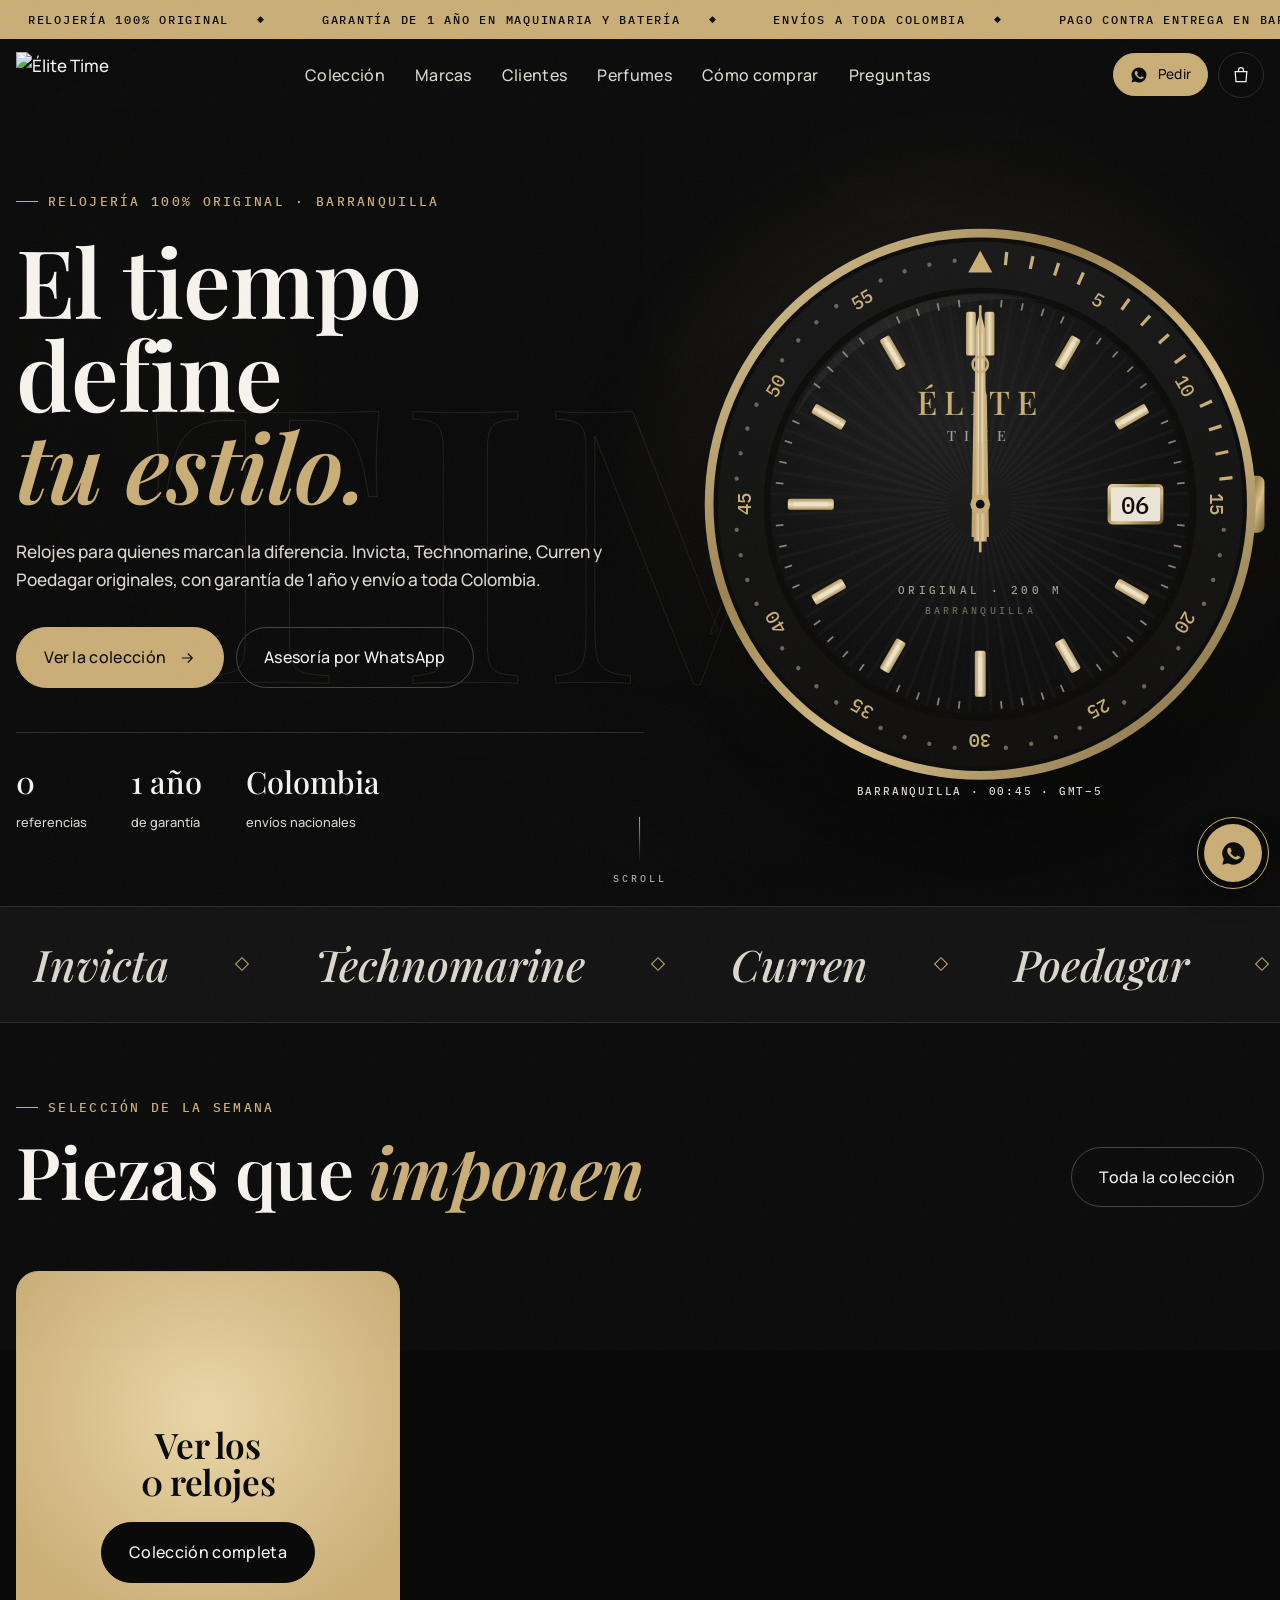
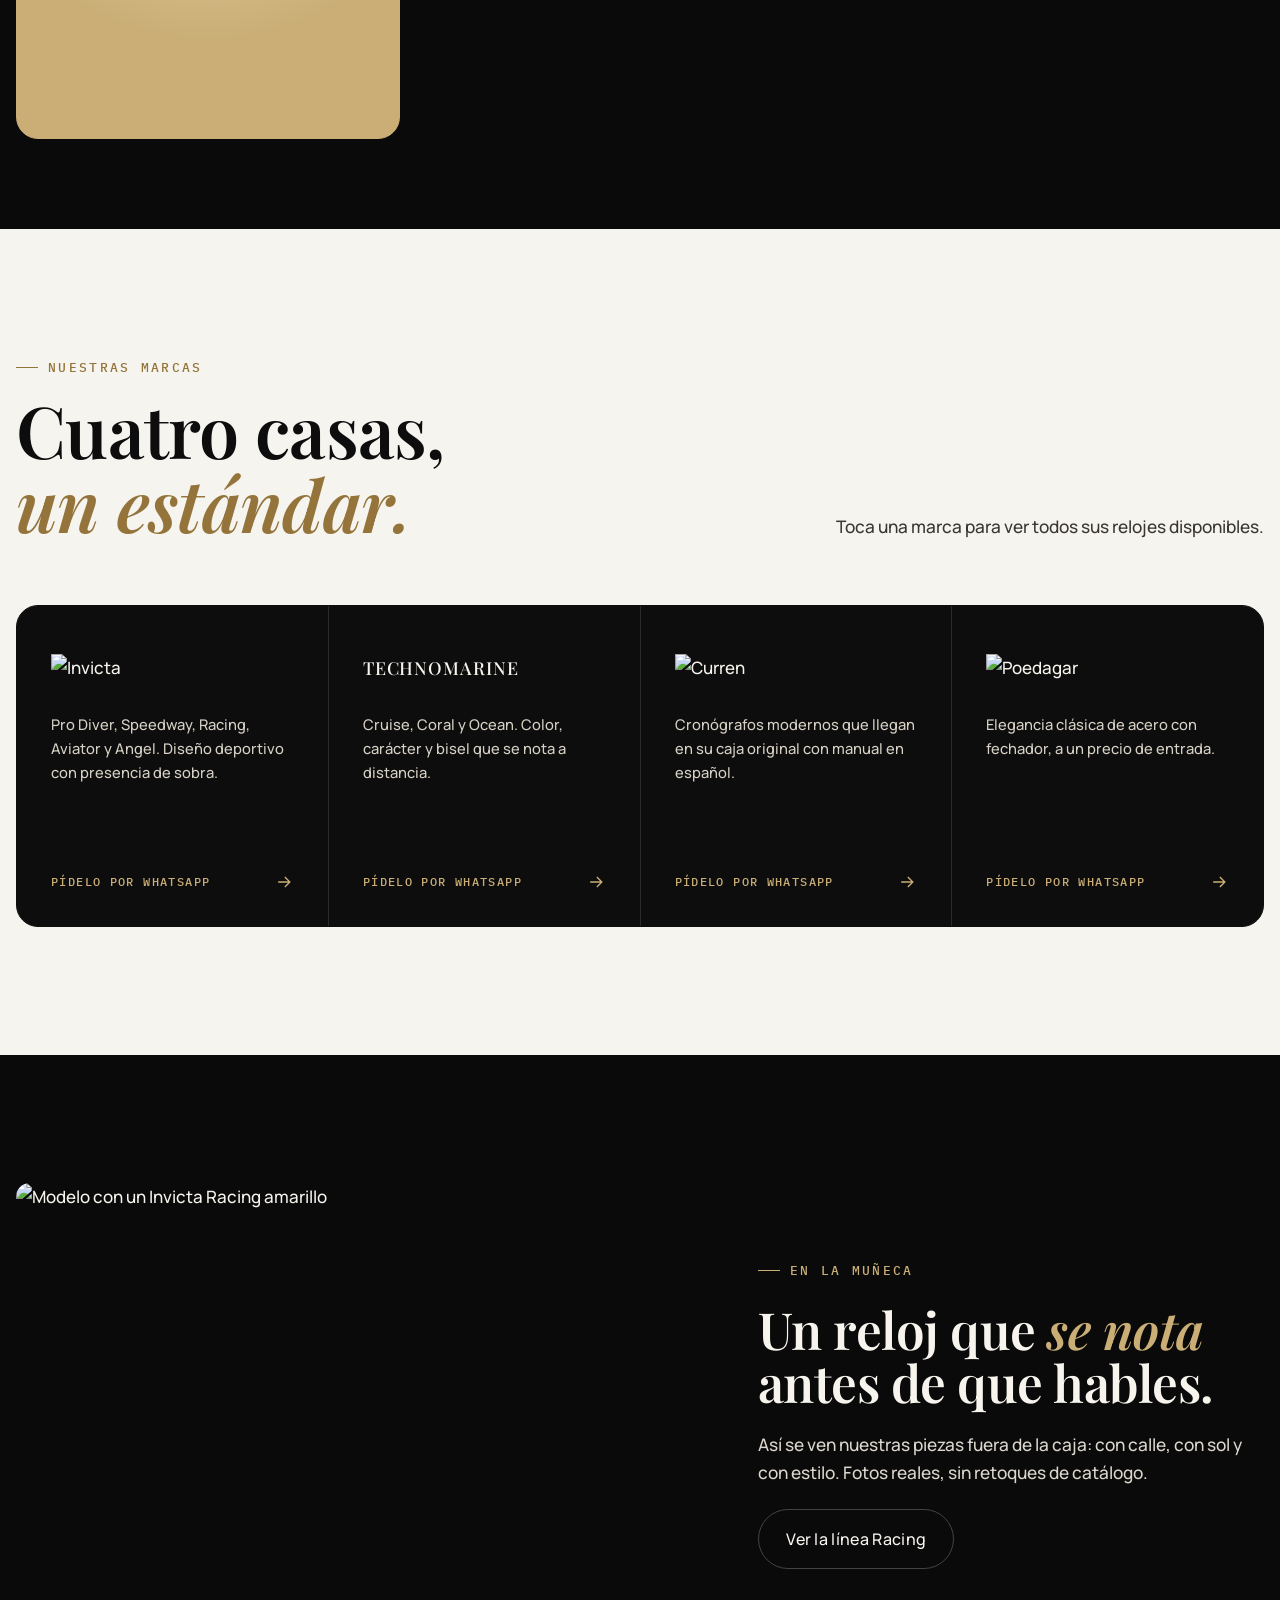
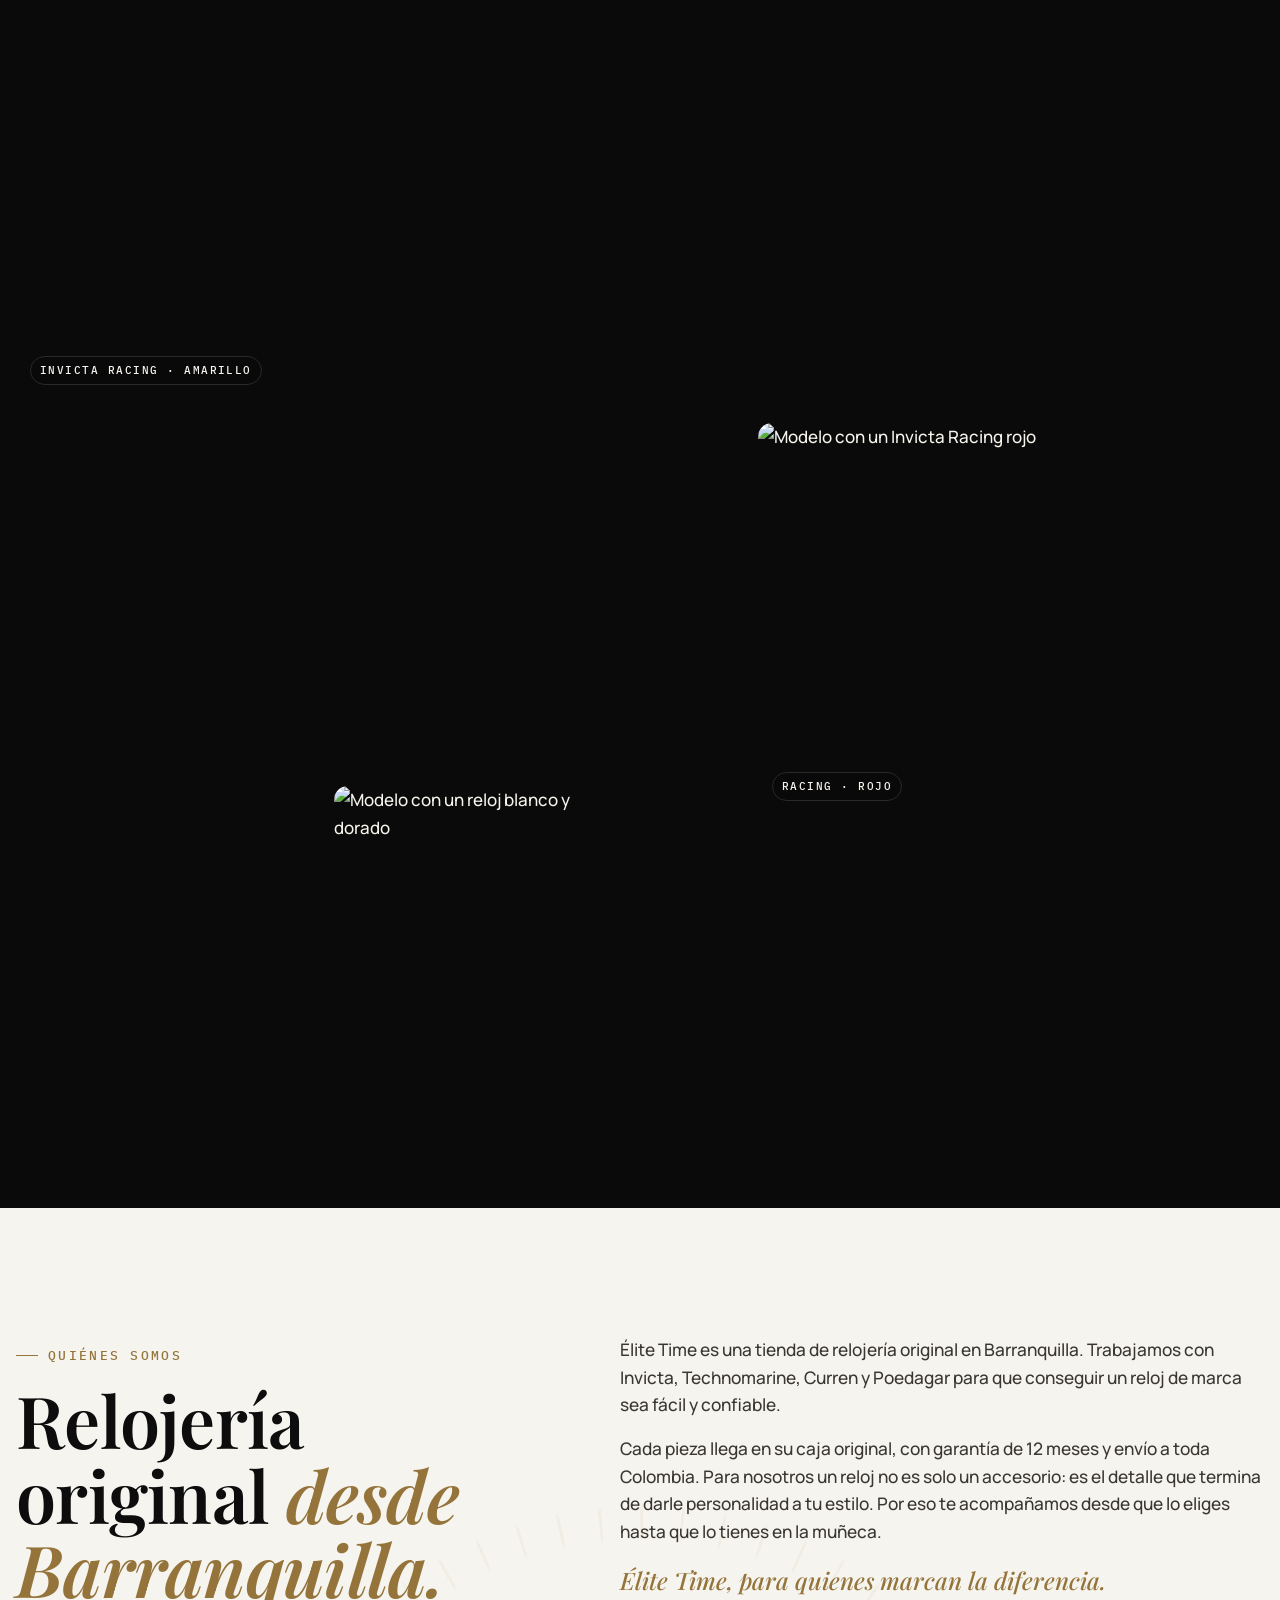
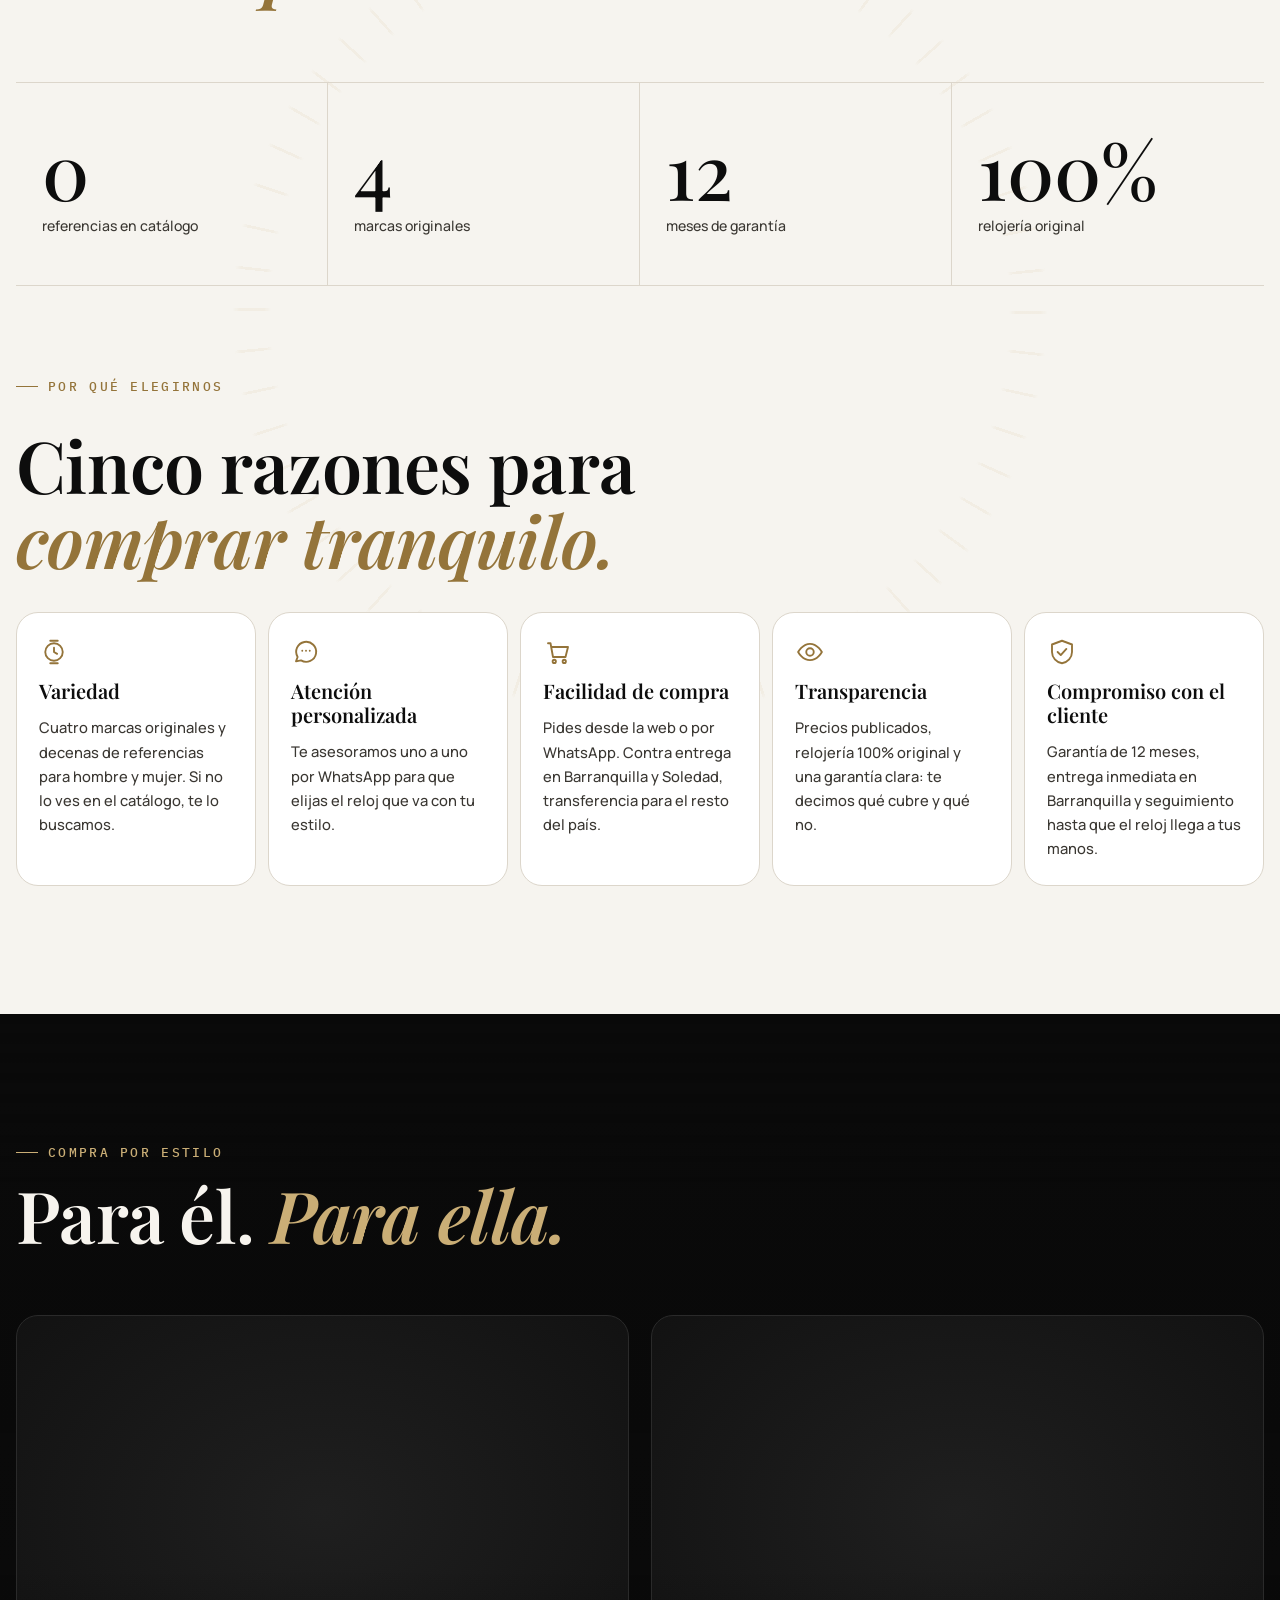
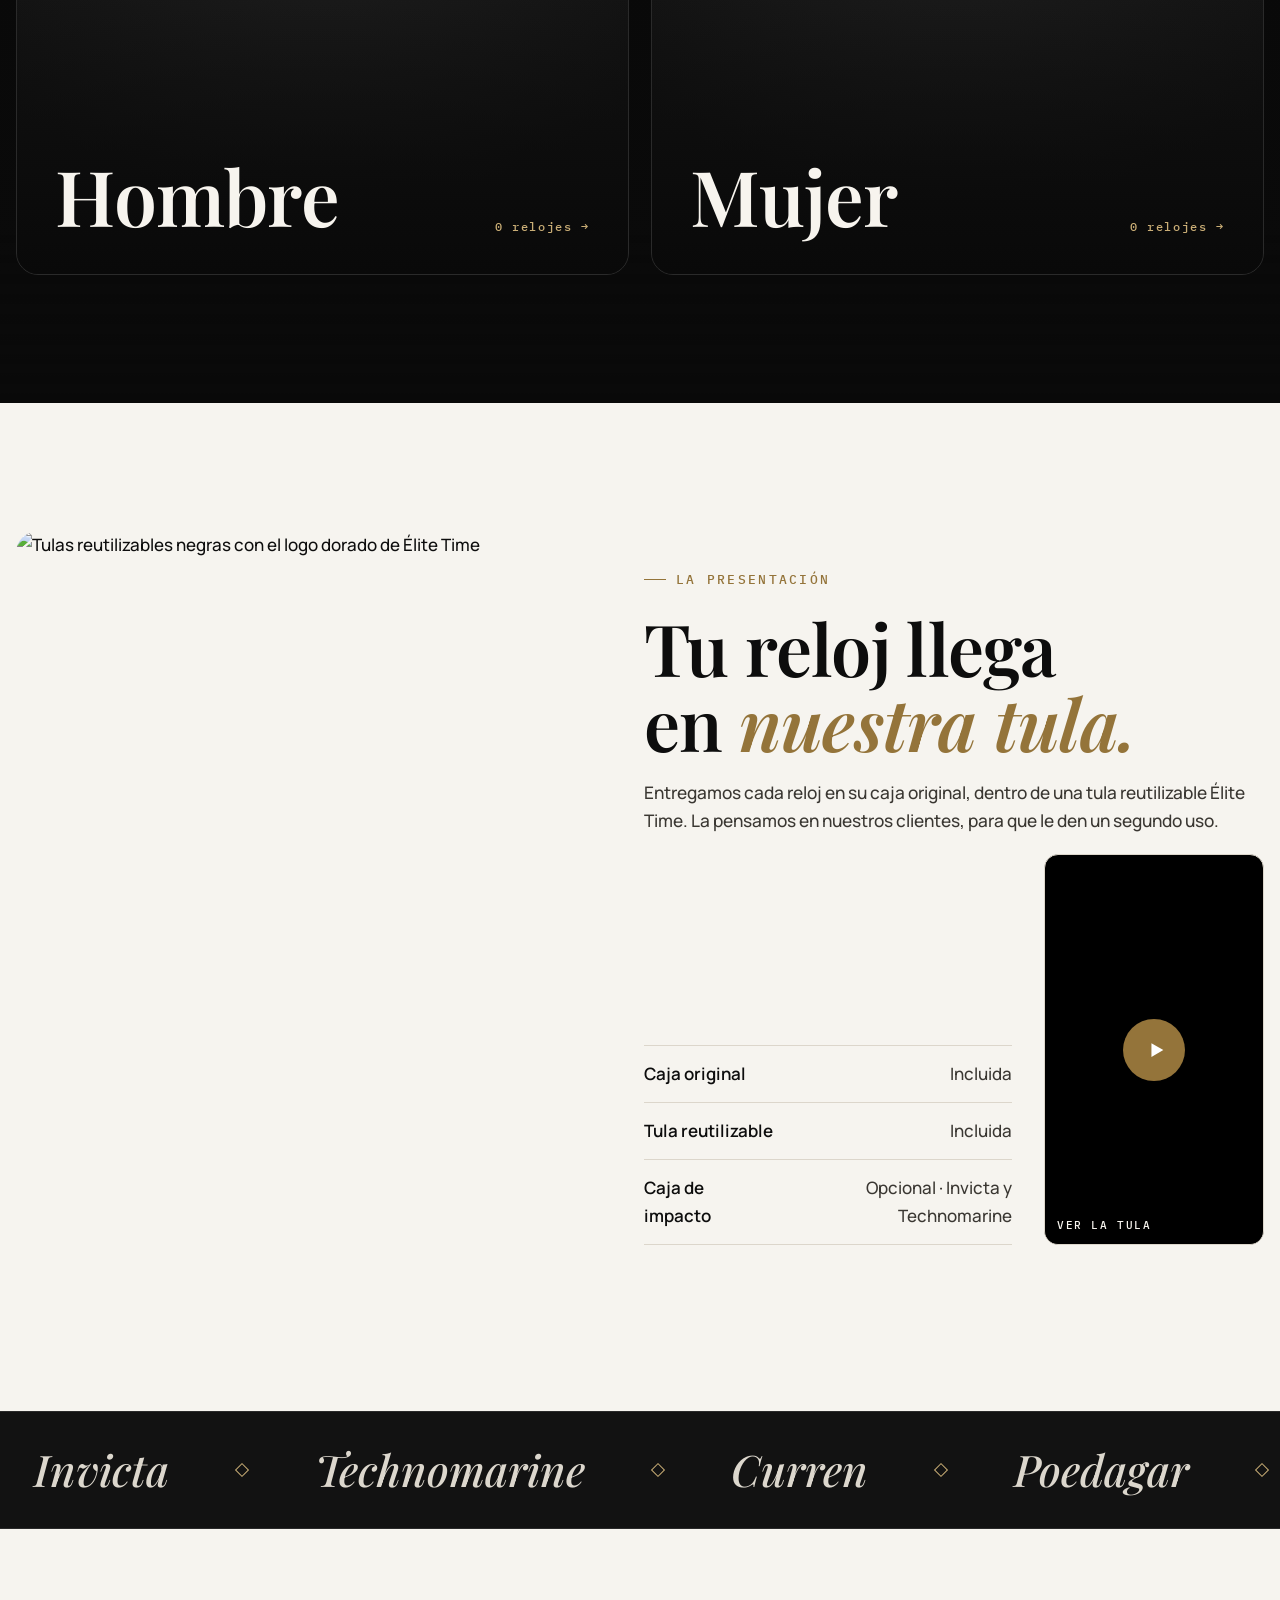
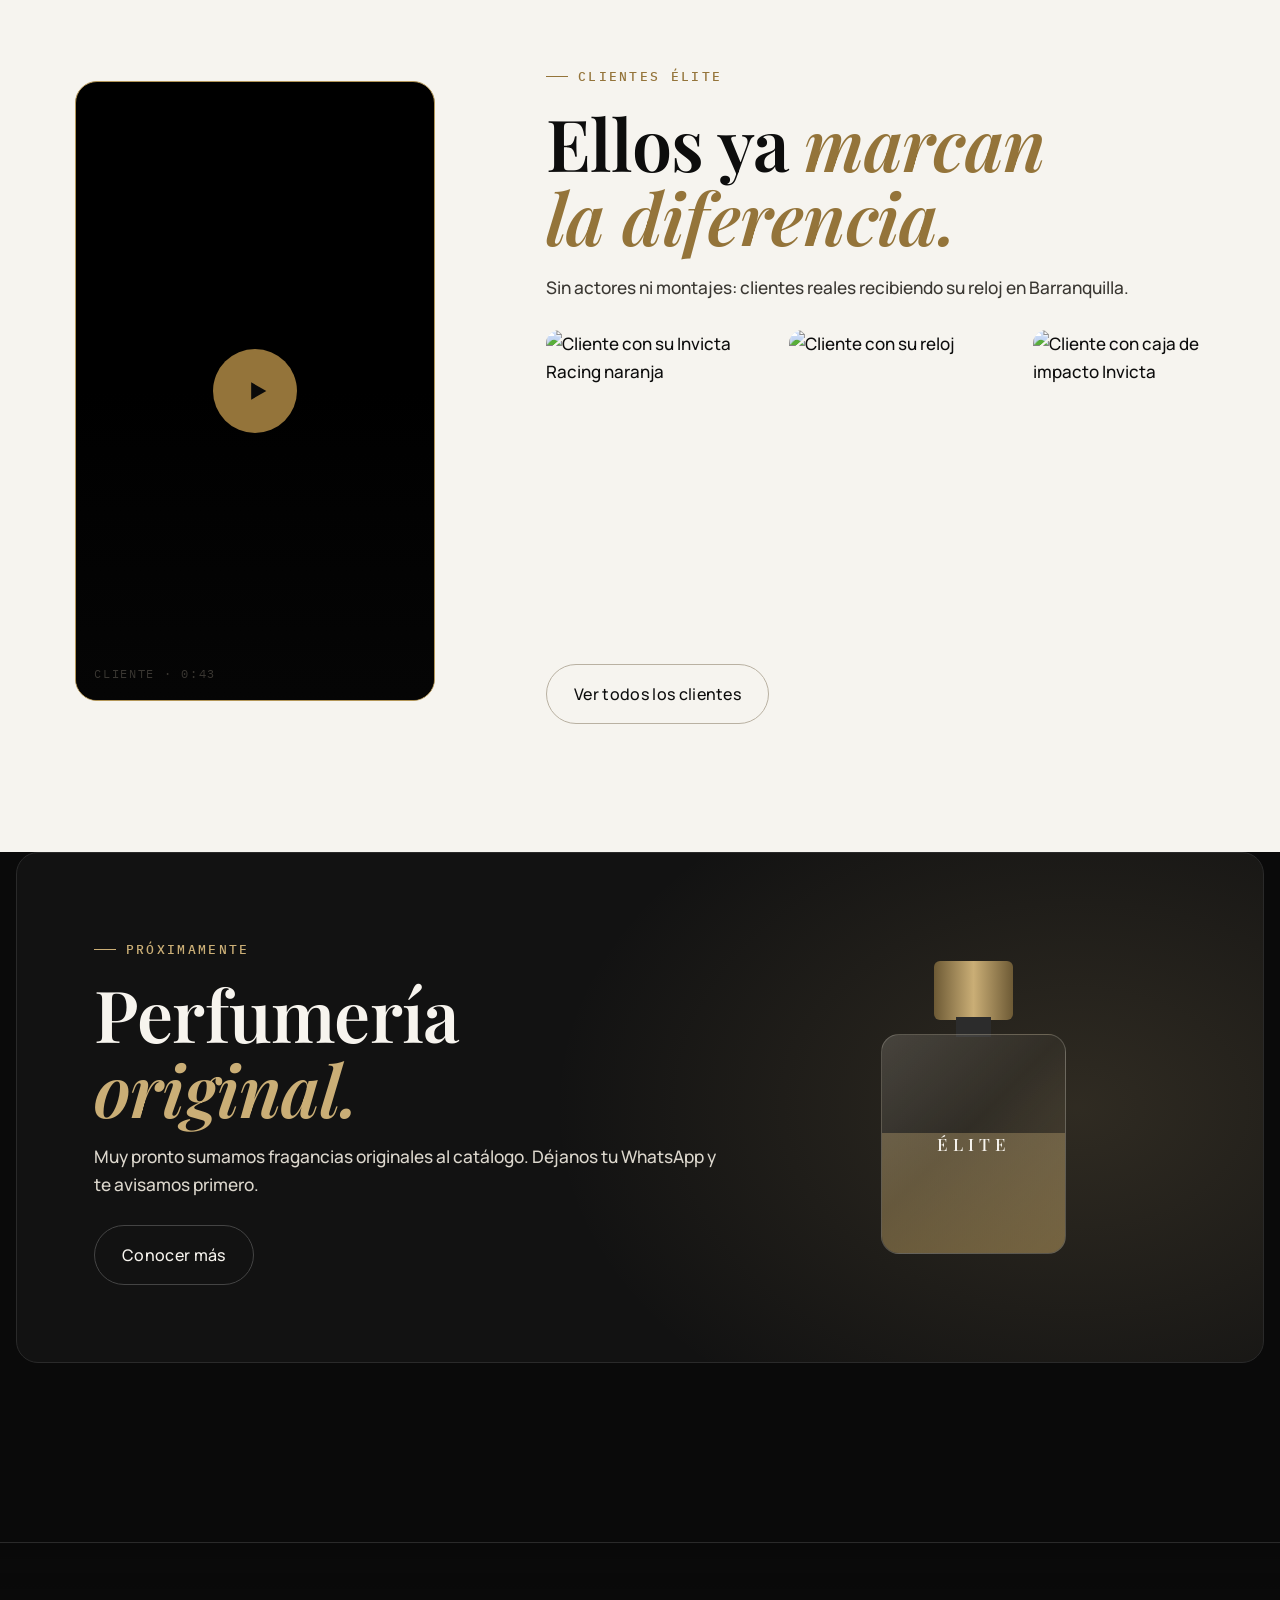
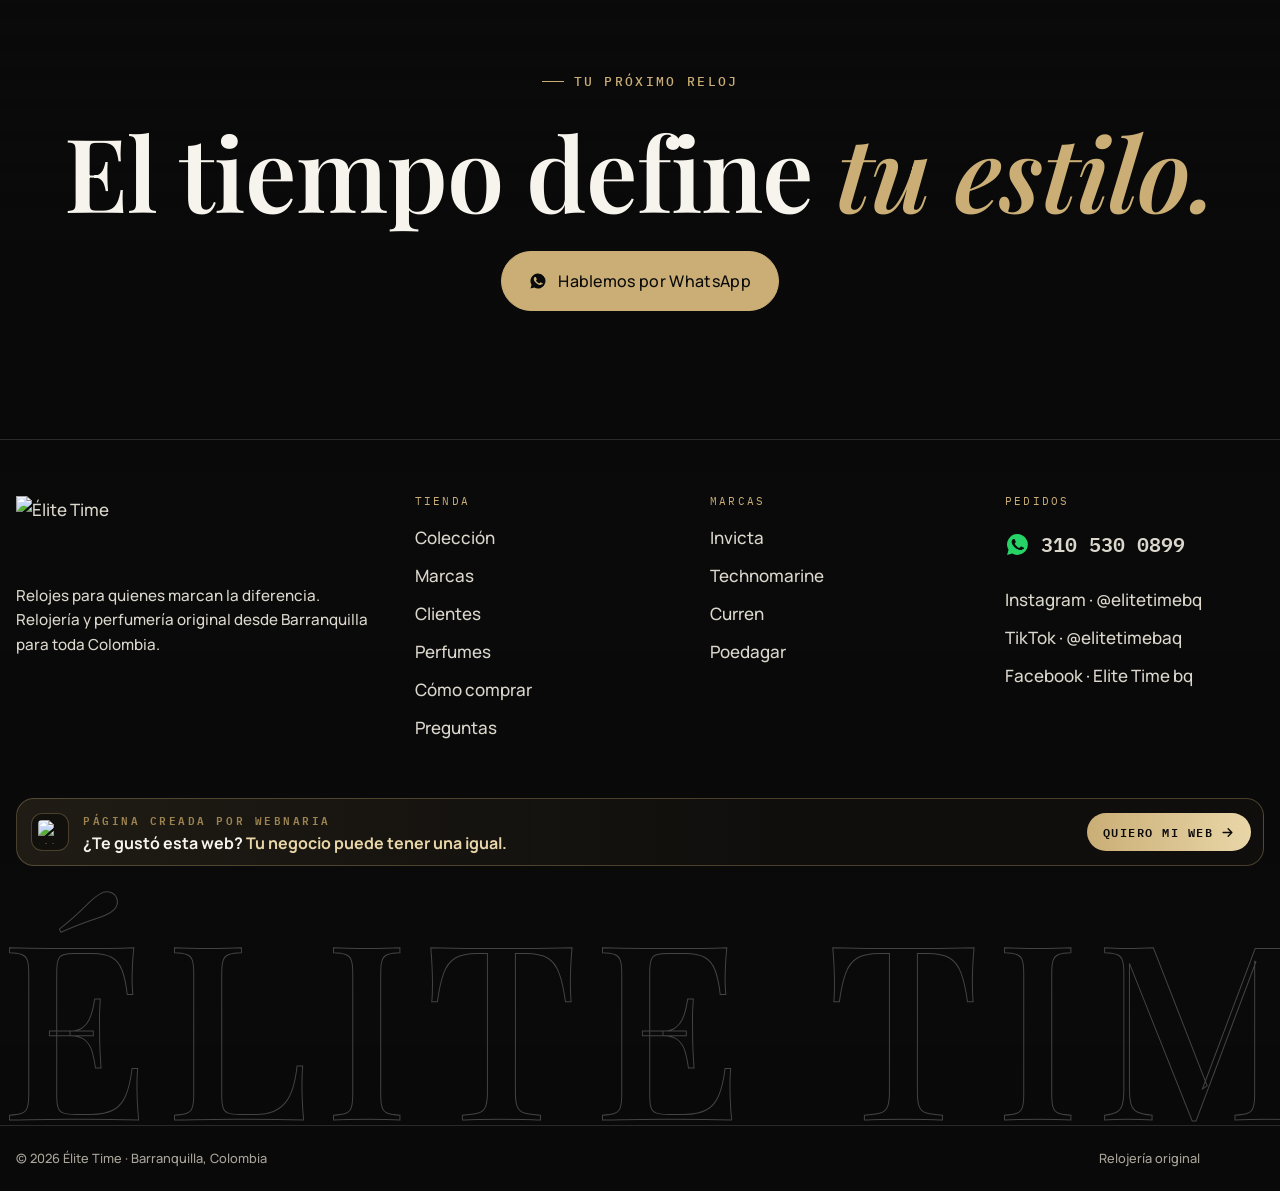
==== commit d4228acd: "Lo nuevo: aviso en la portada, franja de recién llegados, etiqueta Nuevo y filtro en la colección Lo" ====
--- a/index.html
+++ b/index.html
@@ -175,6 +175,26 @@
 .why svg{width:30px;height:30px;color:var(--gold)}
 .why b{font-family:var(--f-display);font-weight:600;font-size:1.25rem;line-height:1.2}
 .why span{color:var(--mute);font-size:.92rem}
+/* lo nuevo: aviso en la portada y la franja de recién llegados */
+.nuevo-pill{display:flex;width:fit-content;max-width:100%;align-items:center;gap:12px;margin-bottom:22px;padding:5px 16px 5px 5px;border-radius:999px;border:1px solid var(--gold-2);background:rgba(202,174,118,.1);-webkit-backdrop-filter:blur(8px);backdrop-filter:blur(8px);text-decoration:none;font-size:.92rem;line-height:1.3;transition:border-color .4s,background .4s}
+.nuevo-pill:hover{border-color:var(--gold);background:rgba(202,174,118,.18)}
+.nuevo-pill .fotos{display:flex;flex:none}
+.nuevo-pill .fotos img{width:34px;height:34px;border-radius:50%;object-fit:contain;background:#fff;padding:3px;border:2px solid var(--ink)}
+.nuevo-pill .fotos img + img{margin-left:-12px}
+.nuevo-pill b{position:relative;display:inline-block;margin-right:8px;padding:.3em .65em;border-radius:999px;background:var(--gold);color:#0a0a0a;font-family:var(--f-mono);font-size:.68rem;font-weight:600;letter-spacing:.14em;text-transform:uppercase}
+.nuevo-pill b::after{content:"";position:absolute;inset:-3px;border-radius:inherit;border:1px solid var(--gold);opacity:0;animation:npulso 2.2s 1.2s ease-out 3}
+@keyframes npulso{from{opacity:.9;transform:scale(1)}to{opacity:0;transform:scale(1.4)}}
+.nuevo-pill .arr{width:16px;height:16px;flex:none;color:var(--gold);transition:transform .4s var(--ease)}
+.nuevo-pill:hover .arr{transform:translateX(4px)}
+@media (max-width:480px){.nuevo-pill{gap:9px;font-size:.84rem}.nuevo-pill .fotos img:nth-child(3){display:none}}
+@media (prefers-reduced-motion:reduce){.nuevo-pill b::after{animation:none}}
+.nuevo{scroll-margin-top:20px}
+.nuevo-mas{display:flex;justify-content:center;margin-top:clamp(28px,4vw,48px)}
+@media (max-width:560px){
+  .nuevo-grid{grid-template-columns:none;grid-auto-flow:column;grid-auto-columns:44vw;overflow-x:auto;scroll-snap-type:x mandatory;scrollbar-width:none;margin-left:calc(-1 * var(--gut));margin-right:calc(-1 * var(--gut-r));padding-left:var(--gut);padding-right:var(--gut-r);scroll-padding-left:var(--gut)}
+  .nuevo-grid::-webkit-scrollbar{display:none}
+  .nuevo-grid .pcard{scroll-snap-align:start}
+}
 </style>
 </head>
 <body>
@@ -184,6 +204,7 @@
     <div class="giant" aria-hidden="true">TIME</div>
     <div class="wrap hero-grid">
       <div>
+        <a class="nuevo-pill" id="nuevoPill" href="#nuevo" hidden data-reveal></a>
         <span class="eyebrow" data-reveal>Relojería 100% original · Barranquilla</span>
         <h1 data-split style="margin-top:22px">El tiempo define <em>tu estilo.</em></h1>
         <p class="lead" id="heroSub" data-reveal=".2">Relojes para quienes marcan la diferencia. Invicta, Technomarine, Curren y Poedagar originales, con garantía de 1 año y envío a toda Colombia.</p>
@@ -206,6 +227,14 @@
       </div>
     </div>
     <div class="scroll-cue" aria-hidden="true"><i></i>SCROLL</div>
+  </section>
+
+  <section class="sec light nuevo" id="nuevo" hidden>
+    <div class="wrap">
+      <div class="sec-head"><div><span class="eyebrow">Recién llegados</span><h2 class="h-lg" data-split>Lo <em class="gold">nuevo.</em></h2></div><p class="lead" id="nuevoLead" data-reveal></p></div>
+      <div class="grid nuevo-grid" id="nuevoGrid" data-stagger></div>
+      <div class="nuevo-mas" data-reveal><a class="btn" id="nuevoBtn" href="coleccion.html#nuevo">Ver todo lo nuevo</a></div>
+    </div>
   </section>
 
   <section class="hw-band" id="hwBand" hidden></section>
@@ -339,6 +368,17 @@
   const mq = ['Invicta', 'Technomarine', 'Curren', 'Poedagar', 'Garantía de 1 año', 'Envíos a toda Colombia', 'Pago contra entrega'];
   $('#mq1').innerHTML = $('#mq2').innerHTML = (mq.map(t => `<span>${t}</span>`).join('')).repeat(2);
 
+  /* lo nuevo: lo que se sube al panel sale aquí y en el aviso del inicio durante 3 semanas */
+  const nv = Elite.novedad();
+  if (nv) {
+    const N = nv.N;
+    $('#nuevoPill').innerHTML = `<span class="fotos">${N.slice(0, 3).map(p => `<img src="${esc(p.imagen)}" alt="" width="34" height="34" decoding="async">`).join('')}</span><span><b>Nuevo</b>${esc(nv.texto)}</span>${Elite.ICON.arrow}`;
+    $('#nuevoLead').textContent = `${N.length === 1 ? 'Una referencia que acaba' : N.length + ' referencias que acaban'} de llegar a la tienda. Originales y con garantía de 1 año, como todo el catálogo.`;
+    $('#nuevoGrid').innerHTML = N.slice(0, 8).map(Elite.card).join('');
+    if (N.length > 8) $('#nuevoBtn').textContent = `Ver los ${N.length} nuevos`;
+    $('#nuevoPill').hidden = $('#nuevo').hidden = false;
+  }
+
   /* destacados */
   let F = P.filter(p => p.destacado && p.disponible !== false); if (F.length < 4) F = F.concat(P.filter(p => !F.includes(p)).slice(0, 6 - F.length));
   $('#hsTrack').innerHTML = F.map((p, i) => `<a class="feat" href="${Elite.url(p)}" data-cursor="Ver"><span class="tag gold">${esc(p.marca)}</span><span class="num">${String(i + 1).padStart(2, '0')}</span><div class="img">${Elite.img(p.imagen, p.marca + ' ' + p.modelo, '(max-width:900px) 70vw, 380px', 'loading="lazy"')}</div><span class="eyebrow" style="color:var(--mute)">${esc(p.genero)}</span><h3>${esc(p.modelo)}</h3><div class="ft"><span class="mono">${p.antes ? `<s class="was">${fmt(p.antes)}</s>` : ''}${fmt(p.precio)}</span><button class="icon-btn" data-add="${esc(p.id)}" aria-label="Agregar al carrito" style="width:40px;height:40px">${Elite.ICON.plus}</button></div></a>`).join('')
@@ -371,10 +411,14 @@
   const {$, fmt} = Elite, band = $('#hwBand'), promo = P.filter(p => p.promo && p.disponible !== false);
   if (!promo.length) return;
   promo.sort((a, b) => (b.destacado ? 1 : 0) - (a.destacado ? 1 : 0));
-  band.innerHTML = `<svg class="hw-web" viewBox="0 0 200 200" aria-hidden="true"><g fill="none" stroke="currentColor" stroke-width="1">
-    ${[0, 15, 30, 45, 60, 75, 90].map(a => `<line x1="200" y1="0" x2="${200 - 200 * Math.sin(a * Math.PI / 180)}" y2="${200 * Math.cos(a * Math.PI / 180)}"/>`).join('')}
-    ${[40, 75, 110, 145, 180].map(r => `<path d="${[0, 15, 30, 45, 60, 75, 90].map((a, i) => `${i ? 'Q' + (200 - r * 0.86 * Math.sin((a - 7.5) * Math.PI / 180)) + ' ' + (r * 0.86 * Math.cos((a - 7.5) * Math.PI / 180)) + ' ' : 'M'}${200 - r * Math.sin(a * Math.PI / 180)} ${r * Math.cos(a * Math.PI / 180)}`).join(' ')}"/>`).join('')}
-  </g></svg>
+  const D = halloweenArte();
+  /* inicio: luna llena detrás del reloj, telaraña en la esquina y niebla abajo */
+  $('.hero').insertAdjacentHTML('beforeend', `<div class="hw-hero" aria-hidden="true"><div class="hw-luna"><i></i></div><div class="hw-bruja">${D.bruja}</div><div class="hw-rayo"></div>${D.tela('hw-tela-izq')}<div class="hw-niebla"><i></i><i></i></div><span class="hw-ojos" style="left:6%;bottom:14%"><i></i><i></i></span><span class="hw-ojos" style="left:16%;bottom:8%;--r:-2.2s"><i></i><i></i></span></div>`);
+  band.innerHTML = `<div class="hw-deco" aria-hidden="true">${D.tela('hw-web')}
+    <div class="hw-arana"><i></i>${D.arana}</div>
+    <div class="hw-fantasma">${D.fantasma}</div>
+    <div class="hw-brasas">${Array.from({ length: 14 }, (_, i) => `<i style="--x:${(i * 37) % 100}%;--d:${6 + (i * 7) % 6}s;--r:${-(i * 1.3).toFixed(1)}s"></i>`).join('')}</div>
+  </div>
   <div class="wrap hw-in">
     <div class="hw-txt">
       <span class="eyebrow" data-reveal>🎃 Solo hoy · 31 de octubre</span>
@@ -382,6 +426,7 @@
       <p class="lead" data-reveal=".1">Línea <b>Pro Diver</b> de Invicta con envío gratis a toda Colombia.</p>
       <div class="hw-precio" data-reveal=".15"><span>Antes <s>${fmt(Elite.PROMO.antes)}</s></span><b>Hoy ${fmt(Elite.PROMO.hoy)}</b><em>Envío gratis</em></div>
       <div class="hw-cta" data-reveal=".2"><a class="btn" href="coleccion.html#pro-diver">Ver los Pro Diver</a><span class="hw-fin">Termina en <b id="hwT">--:--:--</b></span></div>
+      <div class="hw-calabazas" aria-hidden="true">${D.calabaza('grande')}${D.calabaza('chica')}${D.calabaza('chica')}</div>
     </div>
     <div class="grid hw-grid" data-stagger>${promo.slice(0, 4).map(Elite.card).join('')}</div>
   </div>`;
@@ -393,6 +438,36 @@
     if (!s) { band.hidden = true; clearInterval(id) }
   };
   const id = setInterval(tick, 1000); tick();
+}
+
+/* Dibujos de Halloween en SVG: pesan casi nada y se ven nítidos en cualquier pantalla. Lo que se mueve
+   (cara de la calabaza, fantasma, araña, brasas) se anima con transform u opacidad sobre cajas HTML, que el
+   navegador mueve aparte sin volver a dibujar la página. */
+function halloweenArte() {
+  const rad = a => a * Math.PI / 180;
+  const tela = cls => `<svg class="${cls}" viewBox="0 0 200 200"><g fill="none" stroke="currentColor" stroke-width="1">
+    ${[0, 15, 30, 45, 60, 75, 90].map(a => `<line x1="200" y1="0" x2="${200 - 200 * Math.sin(rad(a))}" y2="${200 * Math.cos(rad(a))}"/>`).join('')}
+    ${[40, 75, 110, 145, 180].map(r => `<path d="${[0, 15, 30, 45, 60, 75, 90].map((a, i) => `${i ? 'Q' + (200 - r * 0.86 * Math.sin(rad(a - 7.5))) + ' ' + (r * 0.86 * Math.cos(rad(a - 7.5))) + ' ' : 'M'}${200 - r * Math.sin(rad(a))} ${r * Math.cos(rad(a))}`).join(' ')}"/>`).join('')}
+  </g></svg>`;
+  const cara = `<path d="M34 52l11-15 11 15zM64 52l11-15 11 15zM56 60l4-7 4 7zM28 69c10 16 54 16 64 0l-7 3-4-6-7 7-6-7-6 7-6-7-7 7-4-6z"/>`;
+  const calabaza = tam => `<div class="hw-calabaza ${tam}"><i class="hw-brillo"></i>
+    <svg viewBox="0 0 120 106"><defs><radialGradient id="hwCal" cx="42%" cy="38%" r="70%"><stop offset="0" stop-color="#ffab45"/><stop offset=".55" stop-color="#f26a0f"/><stop offset="1" stop-color="#9c3a08"/></radialGradient></defs>
+      <path d="M57 22c-1-9 2-15 8-19l5 3c-5 4-6 9-5 16z" fill="#56692a"/>
+      <ellipse cx="36" cy="64" rx="30" ry="38" fill="url(#hwCal)"/><ellipse cx="84" cy="64" rx="30" ry="38" fill="url(#hwCal)"/><ellipse cx="60" cy="64" rx="31" ry="41" fill="url(#hwCal)"/>
+      <path d="M45 28c-9 11-11 47 0 74M75 28c9 11 11 47 0 74" stroke="#a9440b" stroke-width="2" fill="none" opacity=".55"/>
+      <g fill="#3a1503">${cara}</g></svg>
+    <svg class="hw-luz" viewBox="0 0 120 106"><defs><radialGradient id="hwLuz" cx="50%" cy="55%" r="60%"><stop offset="0" stop-color="#fff6c2"/><stop offset=".5" stop-color="#ffcf4a"/><stop offset="1" stop-color="#ff8c00"/></radialGradient></defs><g fill="url(#hwLuz)">${cara}</g></svg></div>`;
+  const fantasma = `<svg viewBox="0 0 100 124"><path d="M50 6C25 6 13 27 13 52v56q6 10 12 0t12 0 12 0 12 0 12 0 12 0V52C87 27 75 6 50 6z" fill="#f4f1ea"/>
+    <ellipse cx="38" cy="50" rx="6" ry="9" fill="#151515"/><ellipse cx="62" cy="50" rx="6" ry="9" fill="#151515"/><ellipse cx="50" cy="73" rx="7" ry="9" fill="#151515"/>
+    <circle cx="28" cy="64" r="5" fill="#ffb4a2" opacity=".55"/><circle cx="72" cy="64" r="5" fill="#ffb4a2" opacity=".55"/></svg>`;
+  const arana = `<svg viewBox="0 0 64 56"><g stroke="#2a2a2a" stroke-width="2.6" fill="none" stroke-linecap="round">
+    <path d="M26 30q-12-10-22-4M26 34q-12-2-22 6M27 38q-9 6-14 16M28 26q-8-14-18-16M38 30q12-10 22-4M38 34q12-2 22 6M37 38q9 6 14 16M36 26q8-14 18-16"/></g>
+    <ellipse cx="32" cy="36" rx="10" ry="12" fill="#1a1a1a" stroke="rgba(255,140,40,.55)"/><circle cx="32" cy="21" r="7" fill="#1a1a1a" stroke="rgba(255,140,40,.55)"/><circle cx="29" cy="20" r="1.8" fill="#ff7a1a"/><circle cx="35" cy="20" r="1.8" fill="#ff7a1a"/></svg>`;
+  const bruja = `<svg viewBox="0 0 140 70"><g fill="#0a0a0a" stroke="rgba(255,140,40,.6)" stroke-width="1">
+    <path d="M4 46l20-5 1 7-20 5z"/><path d="M22 44L134 33l1 4L23 49z"/>
+    <path d="M56 42c2-12 10-20 20-19l8 18zM56 42l-18-9 8 10zM70 41l-6 14 4 1 7-14z"/>
+    <circle cx="78" cy="20" r="6"/><path d="M68 16h22l-9-4-6-12-2 13z"/></g></svg>`;
+  return { tela, calabaza, fantasma, arana, bruja };
 }
 
 /* ---- reloj del hero: hora real de Barranquilla, bisel que gira con el scroll ---- */
--- a/assets/css/elite.css
+++ b/assets/css/elite.css
@@ -163,6 +163,7 @@
 .pcard .add svg{width:16px;height:16px}
 .tag{position:absolute;top:12px;left:12px;z-index:2;font-family:var(--f-mono);font-size:.7rem;font-weight:500;letter-spacing:.14em;text-transform:uppercase;padding:.38em .75em;border-radius:999px;background:rgba(10,10,10,.78);border:1px solid var(--line);color:var(--mute);backdrop-filter:blur(6px)}
 .tag.gold{color:var(--gold);border-color:var(--gold-2)}
+.tag.new,.light .tag.new{background:var(--gold);color:#0a0a0a;border-color:var(--gold);font-weight:600}
 .pcard.sold .cush img{filter:grayscale(1) brightness(.55)}
 @media (max-width:560px){.pcard h3{font-size:1rem}.pcard .info{padding:12px}.pcard .add{width:34px;height:34px}}
 
@@ -351,3 +352,66 @@
 .hw-grid{grid-template-columns:repeat(2,minmax(0,1fr))}
 @media (max-width:900px){.hw-in{grid-template-columns:1fr}}
 @media (prefers-reduced-motion:reduce){.murcielagos{display:none}}
+/* ilustraciones: luna, telarañas y niebla en el inicio; calabazas, fantasma, araña y brasas en la franja */
+.hw-hero{position:absolute;inset:0;z-index:-1;pointer-events:none;overflow:hidden}
+.hw-luna{position:absolute;right:-6%;top:-4%;width:clamp(220px,34vw,520px);aspect-ratio:1;border-radius:50%;opacity:.9;
+  background:radial-gradient(circle at 30% 70%,rgba(160,110,40,.35) 0 9%,transparent 10%),radial-gradient(circle at 62% 38%,rgba(160,110,40,.3) 0 6%,transparent 7%),radial-gradient(circle at 70% 72%,rgba(160,110,40,.25) 0 4%,transparent 5%),radial-gradient(circle at 38% 34%,#fff8e4,#ffe0a0 45%,#f2ad52 80%,#d9862e);
+  box-shadow:0 0 60px 10px rgba(255,170,60,.35),0 0 160px 40px rgba(243,106,16,.18)}
+.hw-luna i{position:absolute;inset:-30%;border-radius:50%;background:radial-gradient(closest-side,rgba(255,170,60,.22),transparent);animation:latido 4s ease-in-out infinite alternate}
+@keyframes latido{from{opacity:.45}to{opacity:1}}
+.hw-tela-izq{position:absolute;left:0;top:0;width:clamp(130px,16vw,220px);color:rgba(255,255,255,.16);transform:scaleX(-1)}
+.hw-niebla i{position:absolute;left:-30%;bottom:-18%;width:160%;height:48%;border-radius:50%;background:radial-gradient(50% 50% at 50% 50%,rgba(230,225,235,.13),transparent 70%);animation:niebla 34s ease-in-out infinite alternate}
+.hw-niebla i+i{bottom:-24%;left:-50%;animation-duration:46s;animation-direction:alternate-reverse;opacity:.8}
+@keyframes niebla{to{transform:translateX(22%)}}
+.hw-deco{position:absolute;inset:0;z-index:-1;pointer-events:none;overflow:hidden}
+.hw-calabazas{display:flex;align-items:flex-end;gap:8px;margin-top:clamp(22px,3vw,34px)}
+.hw-calabaza{position:relative;width:clamp(84px,8vw,120px)}
+.hw-calabaza.chica{width:clamp(52px,5vw,76px)}
+.hw-calabaza.chica+.chica .hw-luz{animation-delay:-2.1s}
+.hw-calabaza.chica+.chica .hw-brillo{animation-delay:-1.4s}
+.hw-calabaza svg{display:block;width:100%;position:relative}
+.hw-calabaza .hw-luz{position:absolute;inset:0;animation:titila 2.8s steps(1) infinite}
+.hw-calabaza.chica .hw-luz{animation-duration:3.4s;animation-delay:-1.2s}
+.hw-brillo{position:absolute;left:-40%;right:-40%;top:-30%;bottom:-20%;border-radius:50%;background:radial-gradient(closest-side,rgba(255,150,30,.45),transparent);animation:resplandor 2.8s ease-in-out infinite alternate}
+@keyframes titila{0%,100%{opacity:1}12%{opacity:.55}14%{opacity:1}46%{opacity:.8}48%{opacity:.4}50%{opacity:1}78%{opacity:.7}}
+@keyframes resplandor{from{opacity:.55}to{opacity:1}}
+.hw-fantasma{position:absolute;left:clamp(280px,32vw,520px);top:clamp(70px,9vw,130px);width:clamp(60px,6vw,92px);opacity:.92;animation:flota 5.5s ease-in-out infinite alternate}
+.hw-fantasma svg{display:block;width:100%}
+@keyframes flota{from{transform:translate(0,0) rotate(-4deg)}to{transform:translate(-18px,-26px) rotate(5deg)}}
+.hw-arana{position:absolute;left:clamp(20px,46%,620px);top:0;width:34px;animation:baja 7s ease-in-out infinite alternate}
+.hw-arana i{position:absolute;left:50%;bottom:calc(100% - 14px);width:1px;height:260px;background:rgba(255,255,255,.35)}
+.hw-arana svg{display:block;width:100%}
+@keyframes baja{from{transform:translateY(-30px)}to{transform:translateY(130px)}}
+.hw-brasas i{position:absolute;left:var(--x);bottom:-10px;width:5px;height:5px;border-radius:50%;background:#ffb347;box-shadow:0 0 8px 2px rgba(255,120,20,.7);opacity:0;animation:brasa var(--d) linear var(--r) infinite}
+@keyframes brasa{0%{transform:translate(0,0);opacity:0}10%{opacity:1}70%{opacity:.7}100%{transform:translate(30px,-70vh);opacity:0}}
+@media (max-width:900px){.hw-fantasma{left:auto;right:18px;top:300px;width:62px}.hw-arana{left:auto;right:22%}}
+/* gotas naranjas que escurren desde arriba del menú */
+.halloween .site-head::before{content:"";position:absolute;left:0;right:0;top:0;height:16px;pointer-events:none;background:url("data:image/svg+xml,%3Csvg xmlns='http://www.w3.org/2000/svg' viewBox='0 0 160 16'%3E%3Cpath fill='%23f36a10' d='M0 0h160v3c-6 0-6 4-9 4s-3-4-9-4-4 11-8 11-3-11-9-11-5 5-10 5-4-5-10-5-5 8-10 8-4-8-10-8-4 3-8 3-4-3-10-3-4 12-8 12-3-12-10-12-5 6-10 6-4-6-10-6-4 9-8 9-3-9-10-9-5 4-9 4-4-4-10-4Z'/%3E%3C/svg%3E") repeat-x top/160px 16px}
+/* arañas colgando del menú */
+.hw-colgantes{position:absolute;left:0;right:0;top:100%;height:0;pointer-events:none}
+.hw-colgantes i{position:absolute;top:0;width:26px;transform-origin:50% 0;animation:columpio 3.4s ease-in-out infinite alternate}
+.hw-colgantes i.a{right:clamp(110px,16vw,260px)}
+.hw-colgantes i.b{left:38%;width:22px;animation-duration:4.2s;animation-delay:-1.5s}
+.hw-colgantes b{display:block;width:1px;height:44px;margin:0 auto;background:rgba(255,255,255,.45)}
+.hw-colgantes i.b b{height:72px}
+.hw-colgantes svg{display:block;width:100%;margin-top:-4px}
+@keyframes columpio{from{transform:rotate(-9deg)}to{transform:rotate(9deg)}}
+@media (max-width:900px){.hw-colgantes i.b{display:none}.hw-colgantes i.a{right:24px}}
+/* cementerio antes del pie de página */
+.hw-cementerio{position:relative;height:150px;background:var(--tumbas) repeat-x bottom/480px 150px,radial-gradient(40% 120% at 78% 100%,rgba(243,106,16,.32),transparent 70%),linear-gradient(transparent,rgba(243,106,16,.16));overflow:hidden}
+.halloween .hw-cementerio+.site-foot{margin-top:0;border-top:0}
+.hw-ojos{position:absolute;display:flex;gap:5px;animation:parpadeo 4.6s steps(1) infinite;animation-delay:var(--r,0s);transform-origin:50% 50%}
+.hw-ojos i{width:6px;height:4px;border-radius:50%;background:#ffd23f;box-shadow:0 0 6px 2px rgba(255,190,40,.75)}
+@keyframes parpadeo{0%,100%{transform:scaleY(1)}44%{transform:scaleY(.1)}46%{transform:scaleY(1)}86%{transform:scaleY(.1)}88%{transform:scaleY(1)}}
+/* chispas donde se toca */
+.hw-chispas{position:fixed;z-index:300;width:0;height:0;pointer-events:none}
+.hw-chispas i{position:absolute;left:-3px;top:-3px;width:6px;height:6px;border-radius:50%;background:#ff8a1f;box-shadow:0 0 8px 1px #ff8a1f;transform:rotate(var(--a)) translateX(0);animation:chispa .75s cubic-bezier(.2,.7,.3,1) forwards}
+.hw-chispas i:nth-child(3n){background:#b57cff;box-shadow:0 0 8px 1px #b57cff}
+@keyframes chispa{to{transform:rotate(var(--a)) translateX(var(--d)) scale(.2);opacity:0}}
+/* inicio: bruja que cruza frente a la luna y relámpagos */
+.hw-bruja{position:absolute;left:0;top:clamp(20px,6vw,90px);width:clamp(84px,9vw,130px);animation:bruja 15s linear infinite}
+.hw-bruja svg{display:block;width:100%}
+@keyframes bruja{0%{transform:translate(-20vw,40px) rotate(-6deg)}55%{transform:translate(60vw,-10px) rotate(-3deg)}100%{transform:translate(120vw,30px) rotate(-8deg)}}
+.hw-rayo{position:absolute;inset:0;background:rgba(225,232,255,.85);opacity:0;animation:rayo 11s linear infinite}
+@keyframes rayo{0%,84%{opacity:0}85%{opacity:.42}86%{opacity:0}87.5%{opacity:.3}88.5%,100%{opacity:0}}
+@media (prefers-reduced-motion:reduce){.hw-rayo,.hw-bruja,.hw-chispas{display:none}}
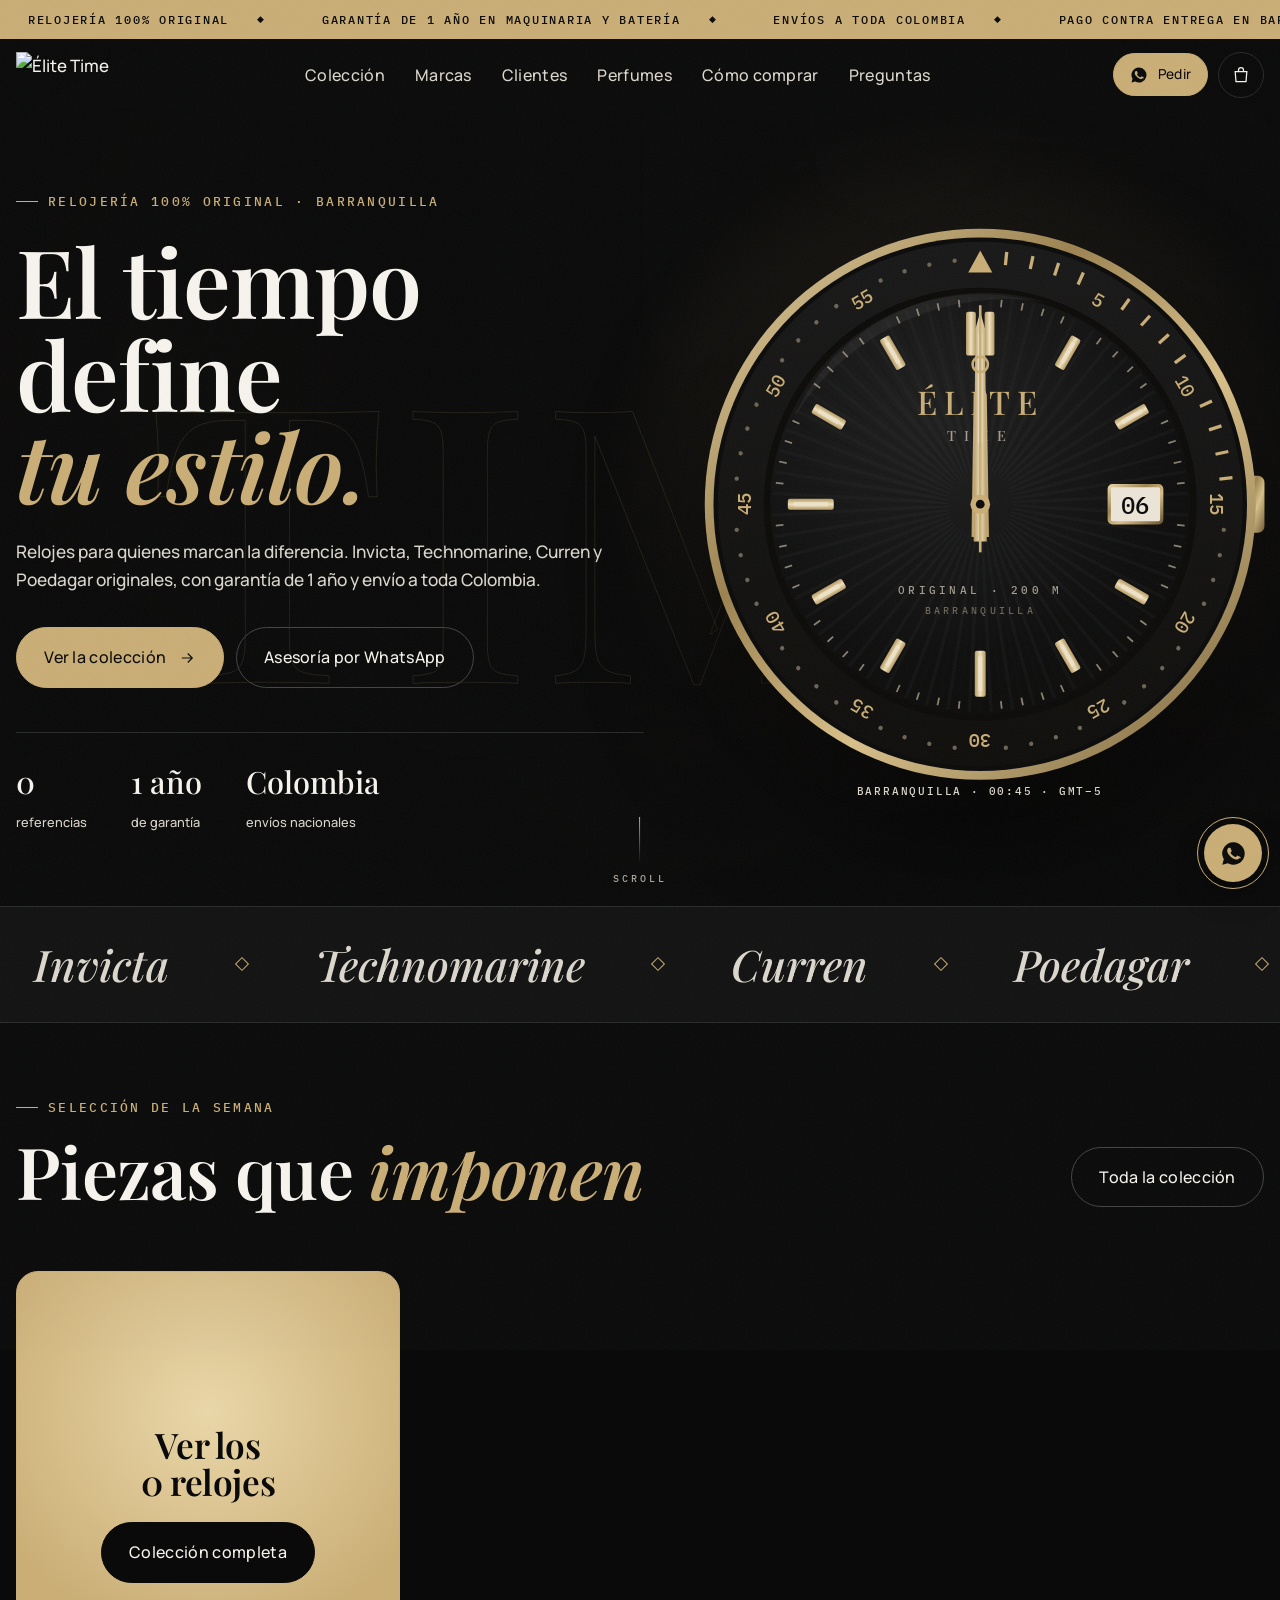
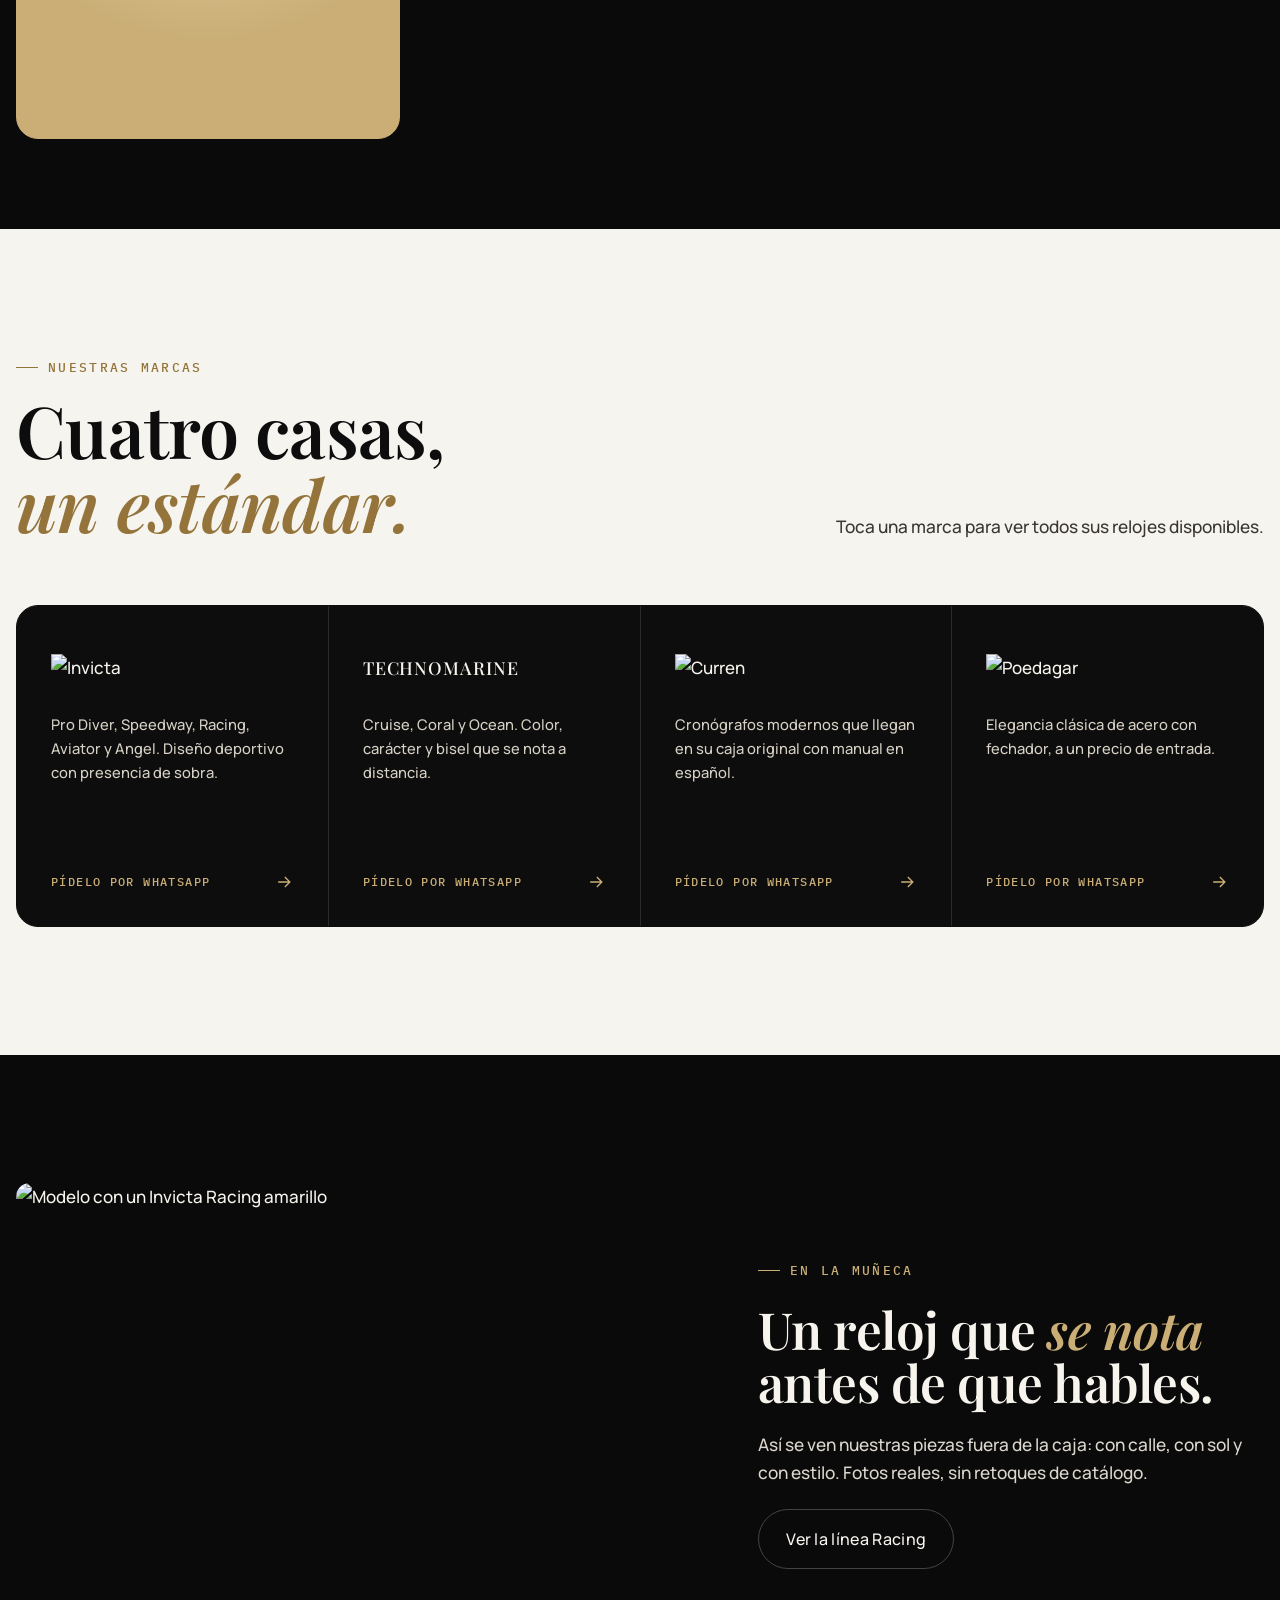
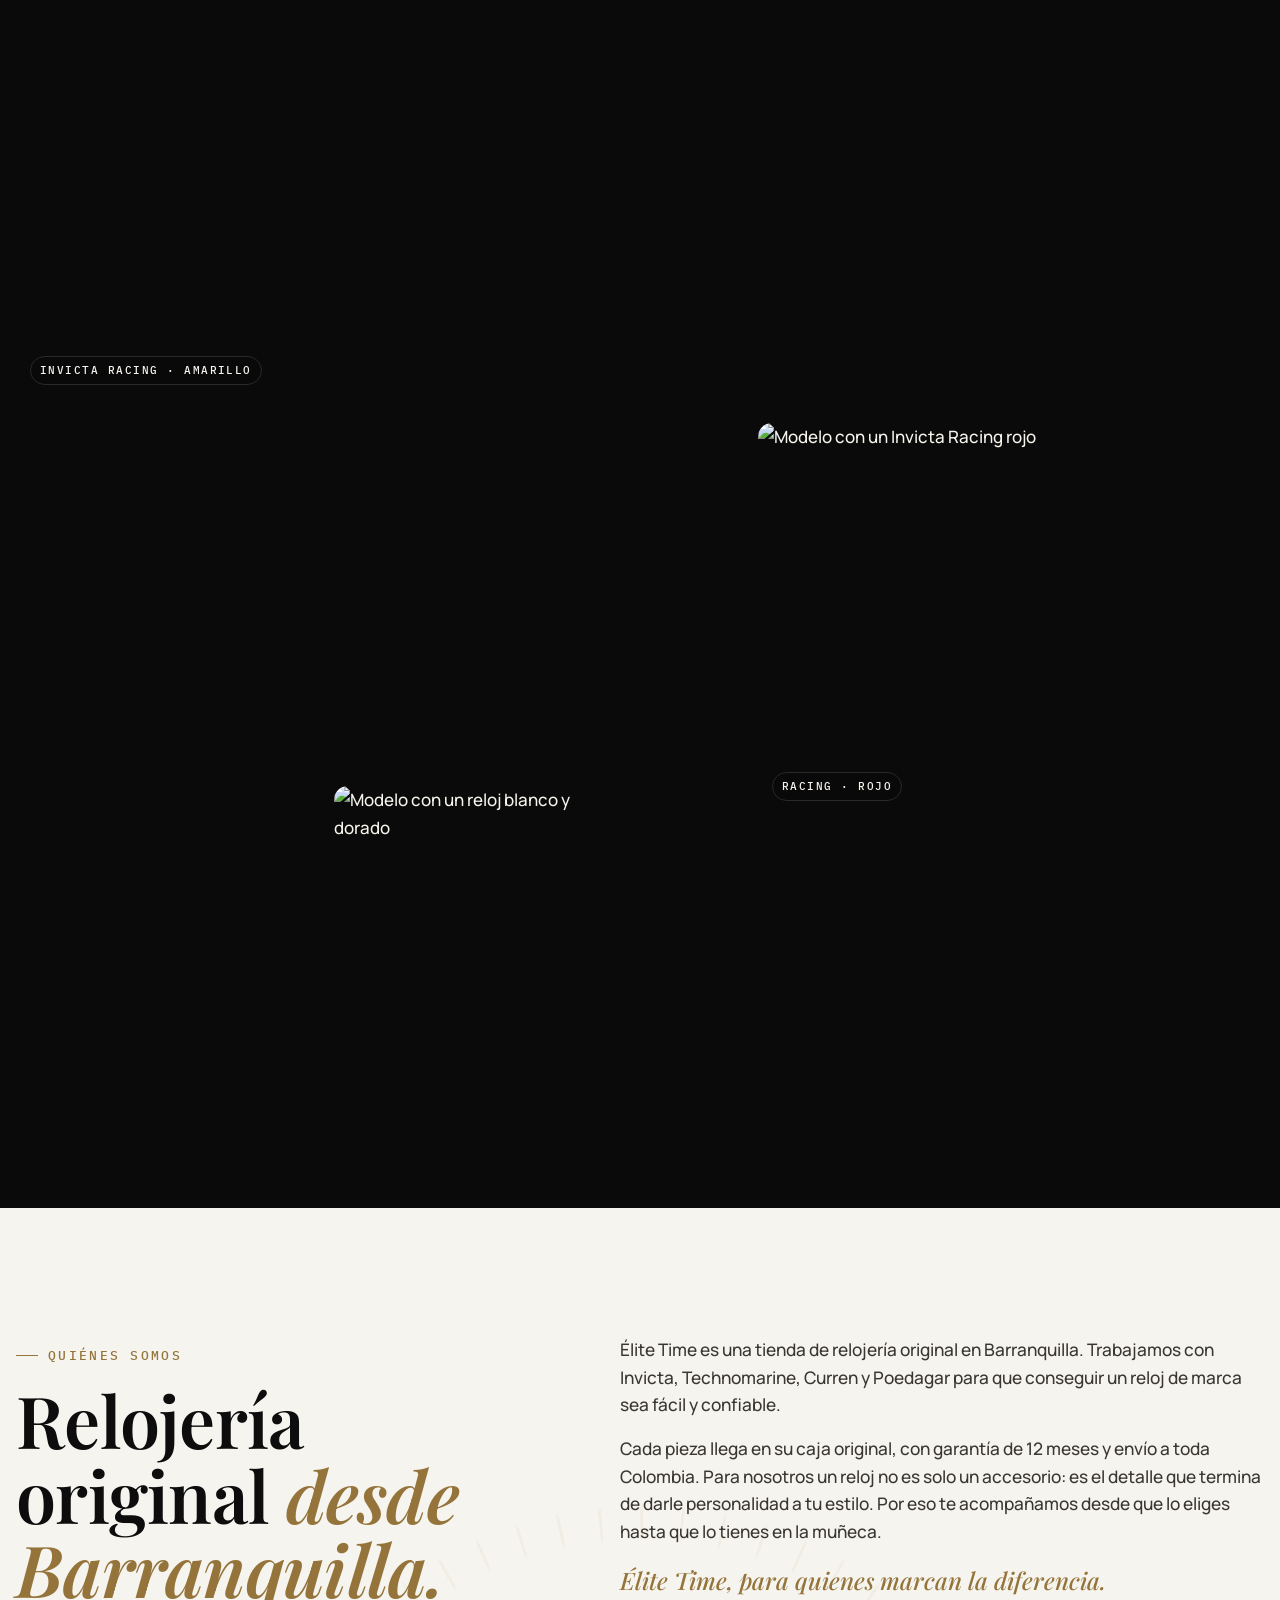
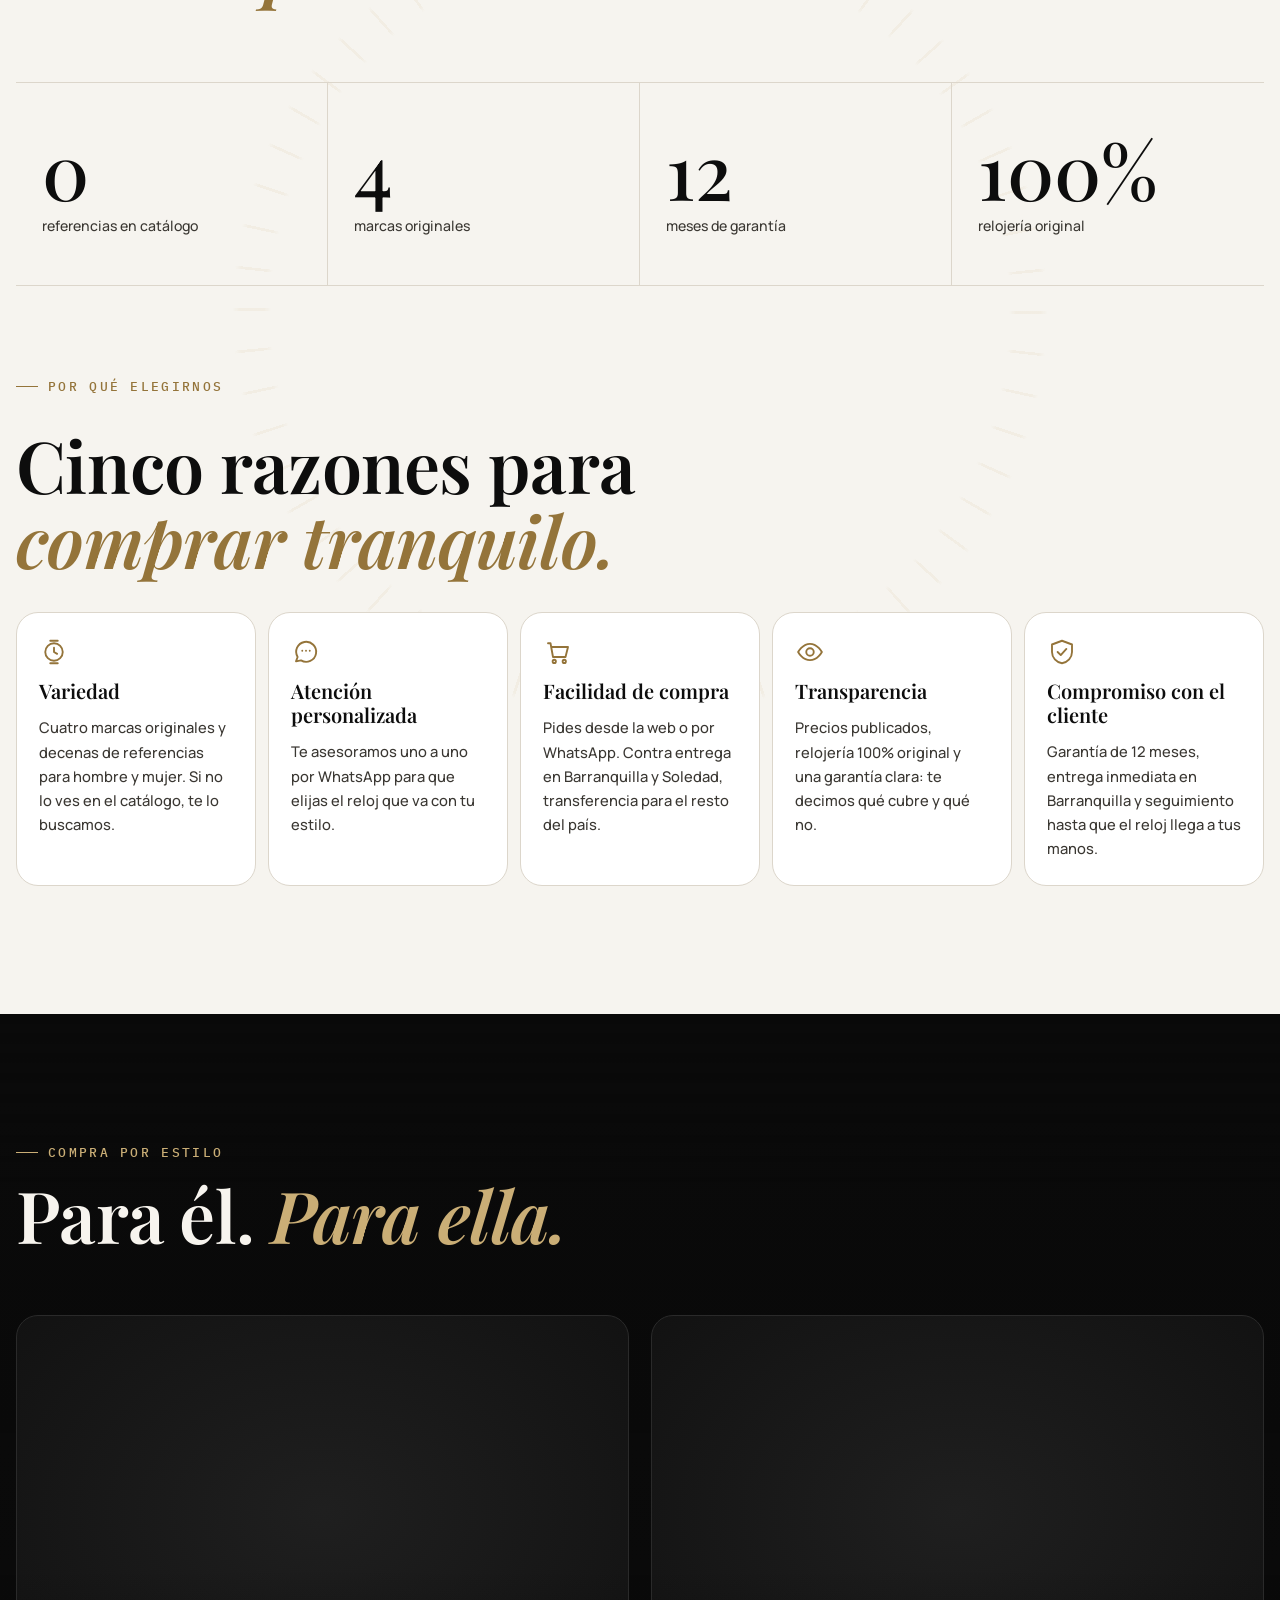
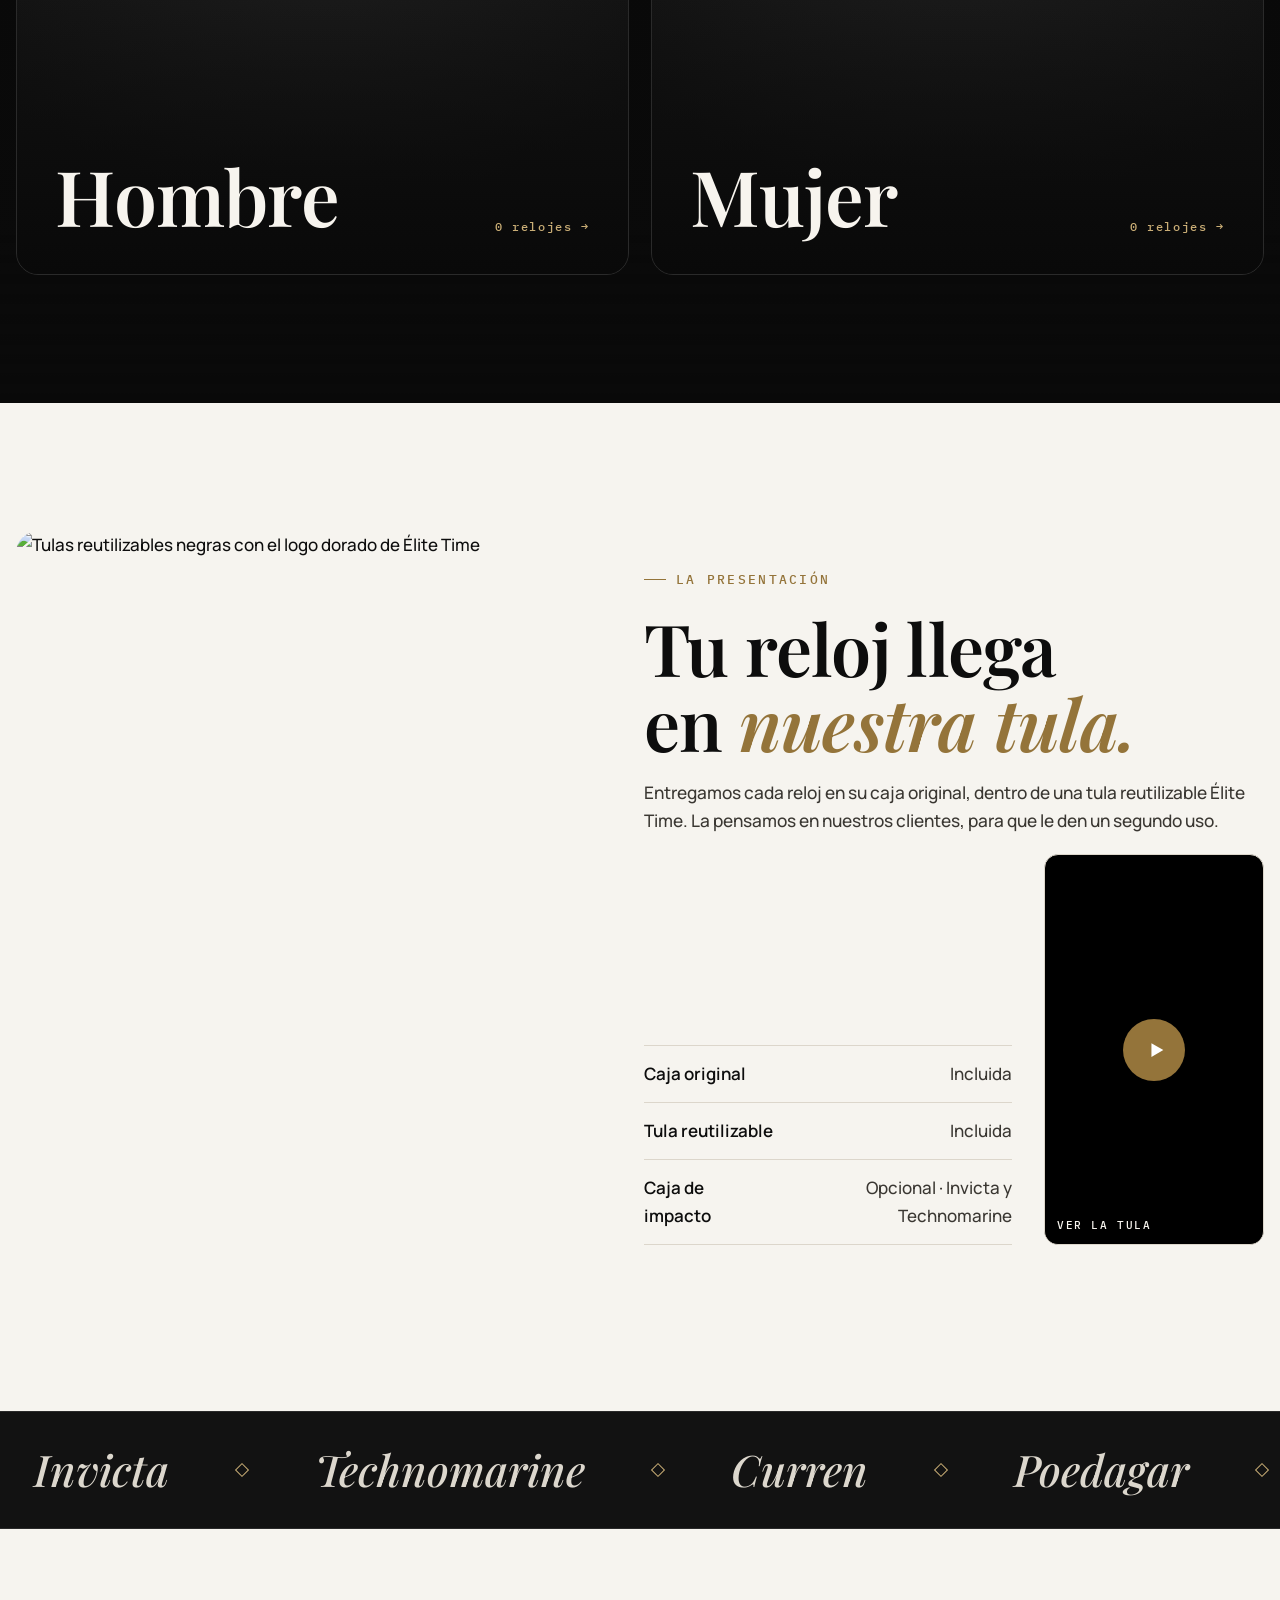
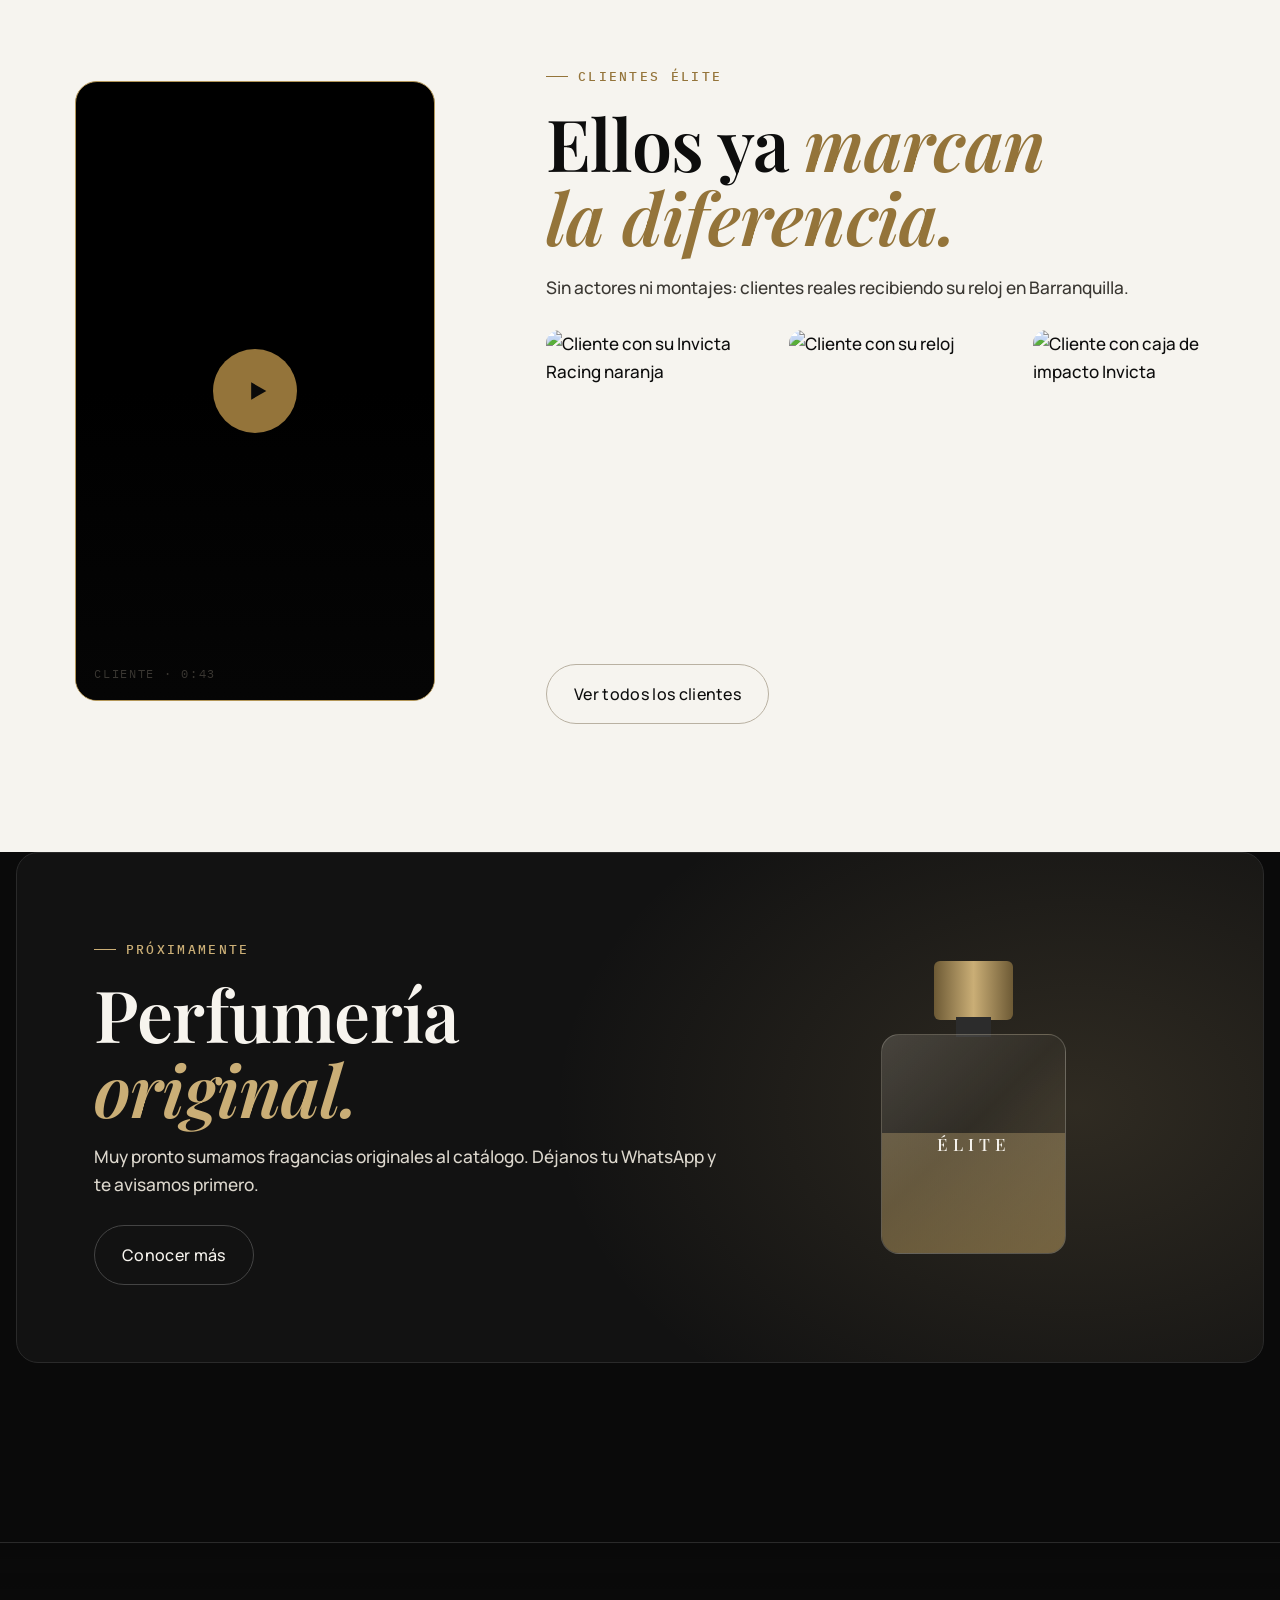
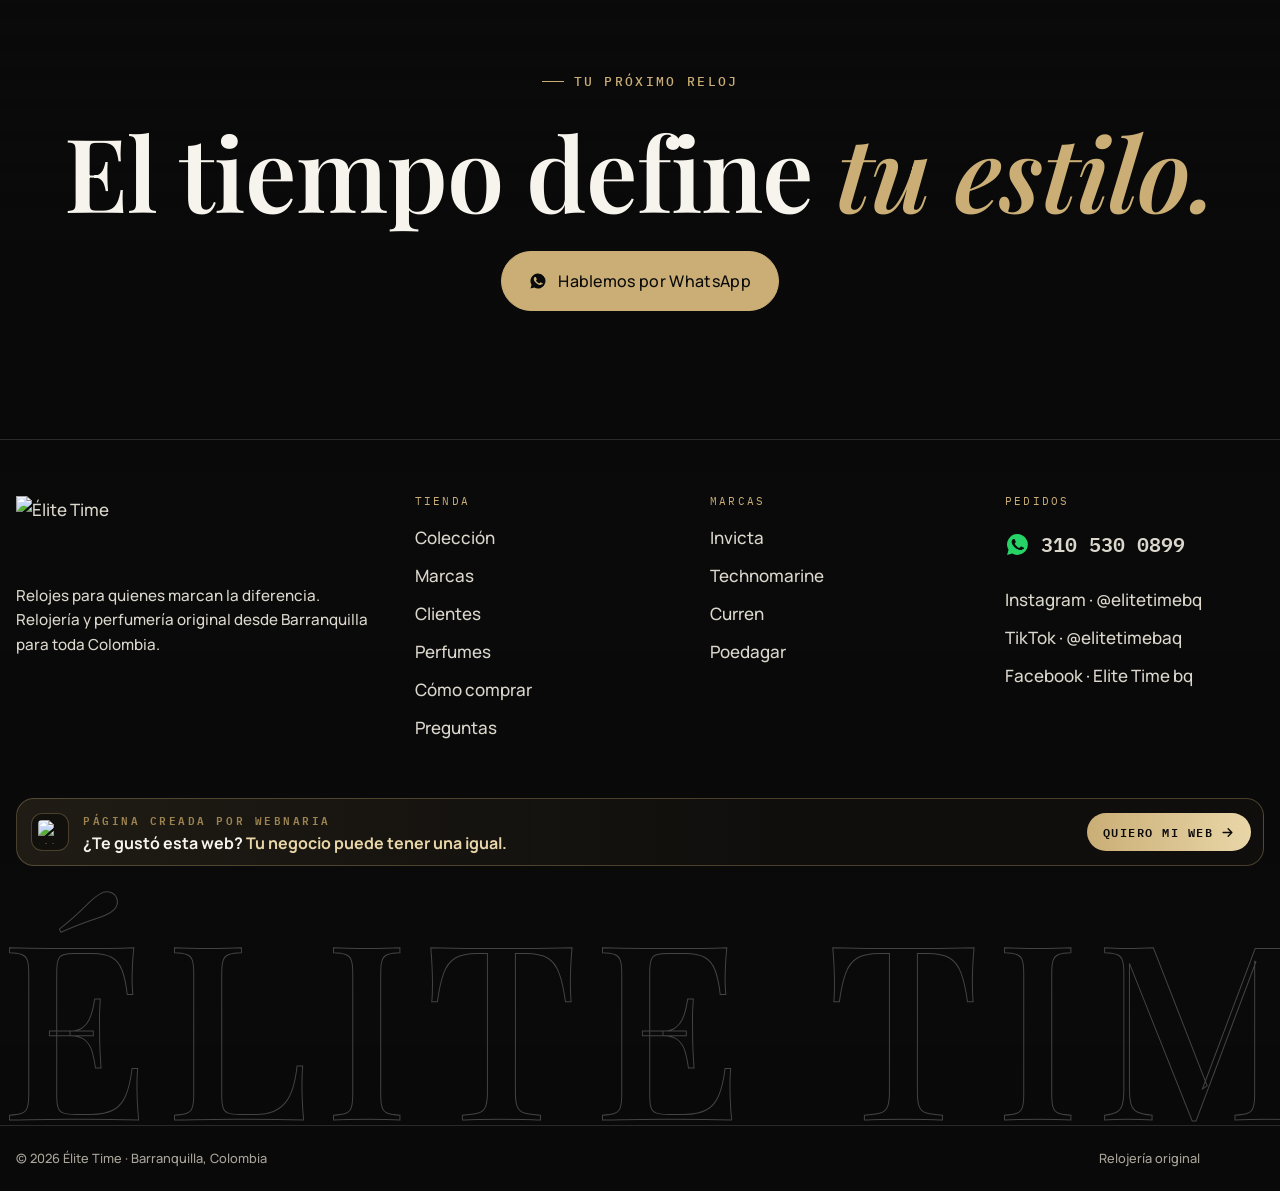
==== commit 6c0eefa1: "Anuncio de la colección nueva de Curren al entrar y textos de lo nuevo sin cantidades Fondo generado" ====
--- a/index.html
+++ b/index.html
@@ -175,6 +175,19 @@
 .why svg{width:30px;height:30px;color:var(--gold)}
 .why b{font-family:var(--f-display);font-weight:600;font-size:1.25rem;line-height:1.2}
 .why span{color:var(--mute);font-size:.92rem}
+/* anuncio al entrar: la imagen de la colección nueva, una vez por visita */
+.anuncio{position:fixed;inset:0;z-index:300;display:grid;place-items:center;padding:20px;background:rgba(5,5,5,.8);-webkit-backdrop-filter:blur(6px);backdrop-filter:blur(6px);opacity:0;transition:opacity .45s}
+.anuncio.on{opacity:1}
+.an-caja{position:relative;display:grid;gap:16px;justify-items:center;transform:translateY(26px) scale(.96);transition:transform .8s var(--ease)}
+.anuncio.on .an-caja{transform:none}
+.an-img{display:block;border-radius:18px;overflow:hidden;box-shadow:0 40px 90px -30px #000,0 0 0 1px rgba(202,174,118,.4)}
+.an-img img{display:block;width:min(88vw,calc((100svh - 150px) * .8),540px);height:auto;aspect-ratio:4/5}
+.an-x{position:absolute;top:-16px;right:-16px;z-index:2;width:44px;height:44px;border-radius:50%;border:1px solid var(--gold-2);background:#0a0a0a;color:var(--bone);display:grid;place-items:center;cursor:pointer;transition:background .3s,color .3s}
+.an-x:hover{background:var(--gold);color:#0a0a0a}
+.an-x svg{width:18px;height:18px}
+@media (max-width:620px){.an-x{top:10px;right:10px;background:rgba(10,10,10,.75)}}
+@media (prefers-reduced-motion:reduce){.anuncio,.an-caja{transition:none}}
+
 /* lo nuevo: aviso en la portada y la franja de recién llegados */
 .nuevo-pill{display:flex;width:fit-content;max-width:100%;align-items:center;gap:12px;margin-bottom:22px;padding:5px 16px 5px 5px;border-radius:999px;border:1px solid var(--gold-2);background:rgba(202,174,118,.1);-webkit-backdrop-filter:blur(8px);backdrop-filter:blur(8px);text-decoration:none;font-size:.92rem;line-height:1.3;transition:border-color .4s,background .4s}
 .nuevo-pill:hover{border-color:var(--gold);background:rgba(202,174,118,.18)}
@@ -239,6 +252,14 @@
 
   <section class="hw-band" id="hwBand" hidden></section>
 
+  <div class="anuncio" id="anuncio" role="dialog" aria-modal="true" aria-label="Nueva colección Curren" hidden>
+    <div class="an-caja">
+      <button class="an-x" type="button" data-cerrar aria-label="Cerrar"><svg viewBox="0 0 24 24" fill="none" stroke="currentColor" stroke-width="1.8" aria-hidden="true"><path d="M6 6l12 12M18 6 6 18"/></svg></button>
+      <a class="an-img" href="#nuevo" data-ver><img alt="Nueva colección Curren: tu próximo reloj acaba de llegar. Originales, garantía de 1 año y envíos a toda Colombia." width="1080" height="1350" decoding="async"></a>
+      <a class="btn" href="#nuevo" data-ver>Ver lo nuevo <svg class="arr" viewBox="0 0 24 24" fill="none" stroke="currentColor" stroke-width="1.6"><path d="M5 12h14M13 6l6 6-6 6"/></svg></a>
+    </div>
+  </div>
+
   <div class="marquee" aria-hidden="true"><div class="track" id="mq1"></div></div>
 
   <section class="hscroll bg-waves" id="hs">
@@ -373,10 +394,10 @@
   if (nv) {
     const N = nv.N;
     $('#nuevoPill').innerHTML = `<span class="fotos">${N.slice(0, 3).map(p => `<img src="${esc(p.imagen)}" alt="" width="34" height="34" decoding="async">`).join('')}</span><span><b>Nuevo</b>${esc(nv.texto)}</span>${Elite.ICON.arrow}`;
-    $('#nuevoLead').textContent = `${N.length === 1 ? 'Una referencia que acaba' : N.length + ' referencias que acaban'} de llegar a la tienda. Originales y con garantía de 1 año, como todo el catálogo.`;
+    $('#nuevoLead').textContent = 'Recién llegados a la tienda: originales, con garantía de 1 año y listos para enviar a toda Colombia. Míralos antes que nadie.';
     $('#nuevoGrid').innerHTML = N.slice(0, 8).map(Elite.card).join('');
-    if (N.length > 8) $('#nuevoBtn').textContent = `Ver los ${N.length} nuevos`;
     $('#nuevoPill').hidden = $('#nuevo').hidden = false;
+    if (Date.now() < ANUNCIO.hasta) Elite.introDone.then(() => setTimeout(anuncio, 1200));
   }
 
   /* destacados */
@@ -405,6 +426,27 @@
   buildDial();
   if (Elite.HALLOWEEN) halloween(P);
 });
+
+/* ---- Anuncio al entrar: la imagen de la colección nueva, una vez por visita, después de la intro.
+   La imagen se cambia en img/anuncios/; «hasta» es cuando deja de salir (Curren deja de ser nuevo el 30 de noviembre). ---- */
+const ANUNCIO = { img: 'img/anuncios/curren-nuevos', clave: 'et-anuncio-curren', hasta: Date.UTC(2026, 10, 30, 5) };
+async function anuncio() {
+  try { if (sessionStorage.getItem(ANUNCIO.clave)) return; sessionStorage.setItem(ANUNCIO.clave, '1') } catch (_) { }
+  const {$, $$} = Elite, box = $('#anuncio'), img = $('img', box);
+  img.srcset = `${ANUNCIO.img}-720.webp 720w, ${ANUNCIO.img}.webp 1080w`; img.sizes = 'min(88vw, 540px)'; img.src = ANUNCIO.img + '.webp';
+  try { await img.decode() } catch (_) { return }
+  const antes = document.activeElement;
+  const cerrar = () => { box.classList.remove('on'); removeEventListener('keydown', esc); Elite.lenis?.start(); setTimeout(() => box.hidden = true, 450); antes?.focus?.({ preventScroll: true }) };
+  const esc = e => { if (e.key === 'Escape') cerrar() };
+  box.onclick = e => {
+    if (e.target.closest('[data-ver]')) { e.preventDefault(); e.stopPropagation(); cerrar(); const t = $('#nuevo'); Elite.lenis ? Elite.lenis.scrollTo(t, { offset: -20 }) : t.scrollIntoView({ behavior: Elite.reduce ? 'auto' : 'smooth' }); return }
+    if (e.target === box || e.target.closest('[data-cerrar]')) cerrar();
+  };
+  addEventListener('keydown', esc);
+  box.hidden = false; Elite.lenis?.stop();
+  requestAnimationFrame(() => requestAnimationFrame(() => box.classList.add('on')));
+  $('[data-cerrar]', box).focus({ preventScroll: true });
+}
 
 /* ---- Halloween: franja con la promoción de la línea Pro Diver y la cuenta regresiva hasta la medianoche ---- */
 function halloween(P) {
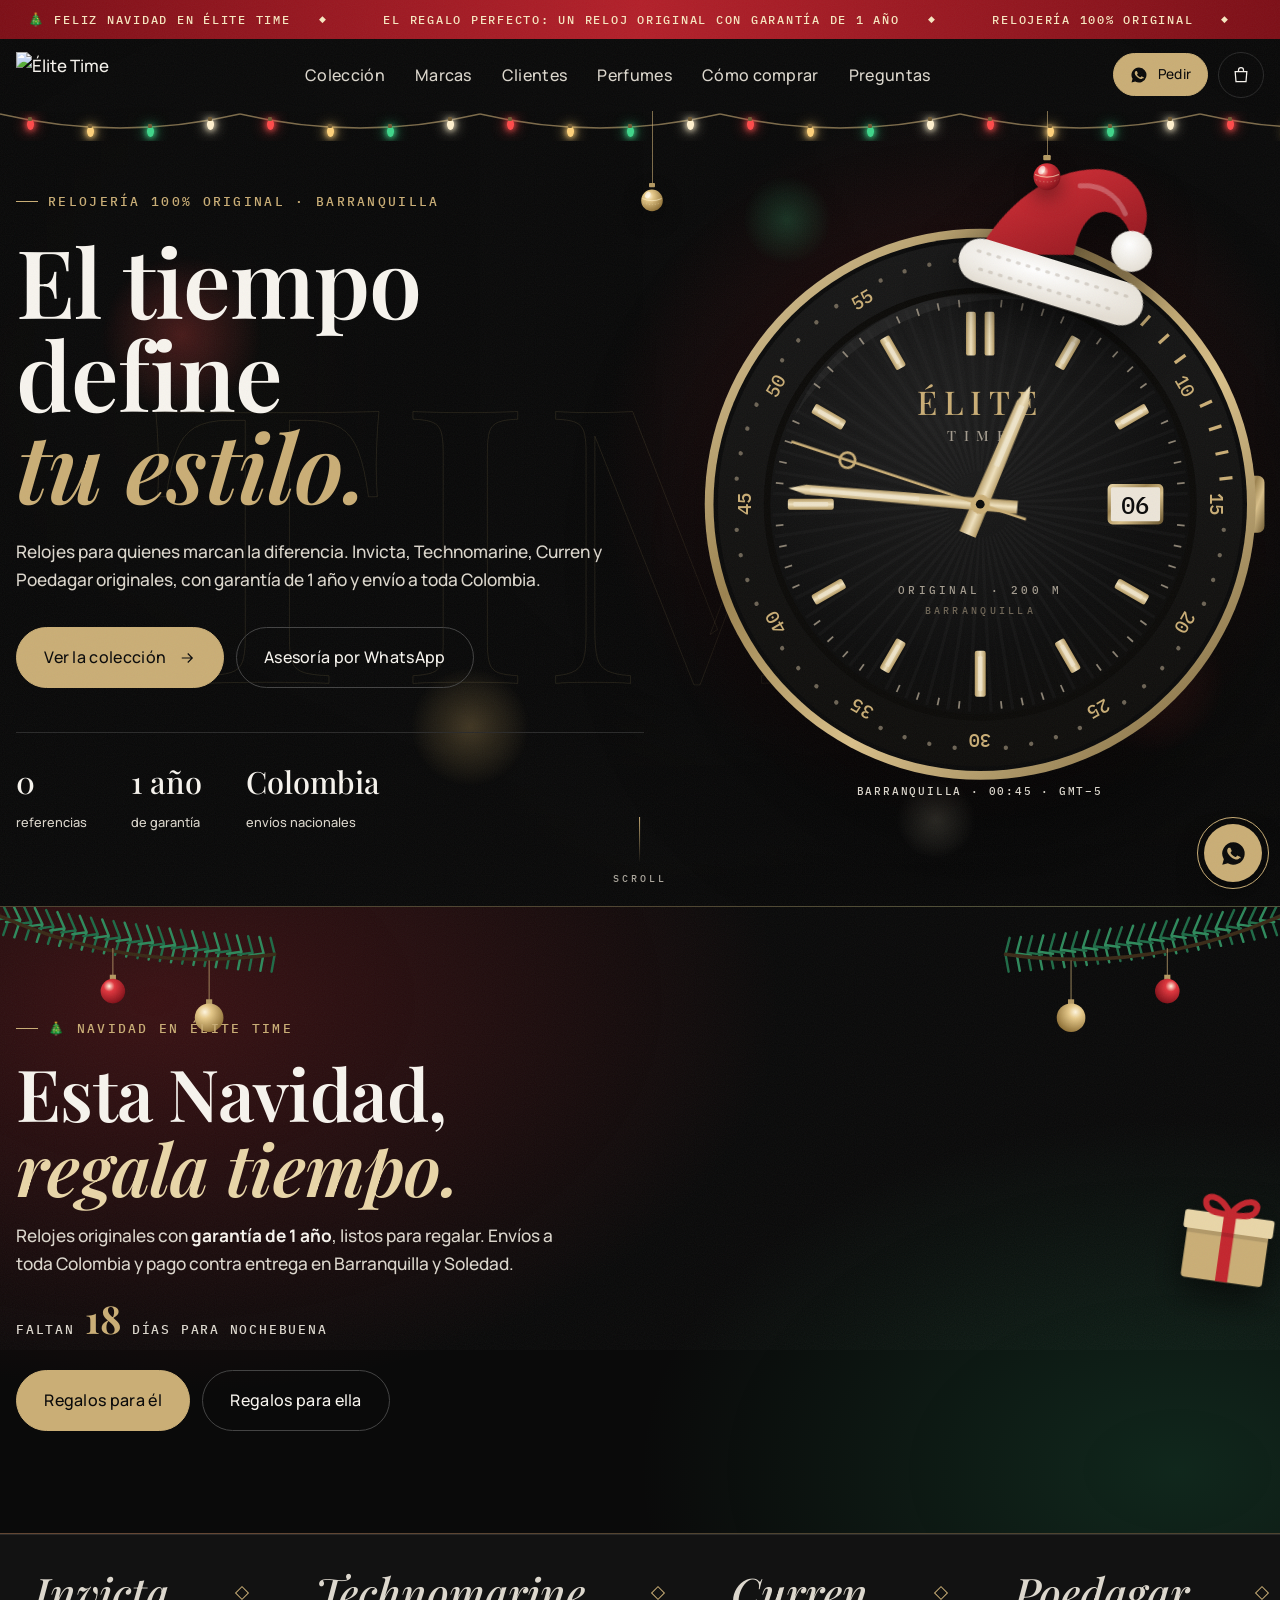
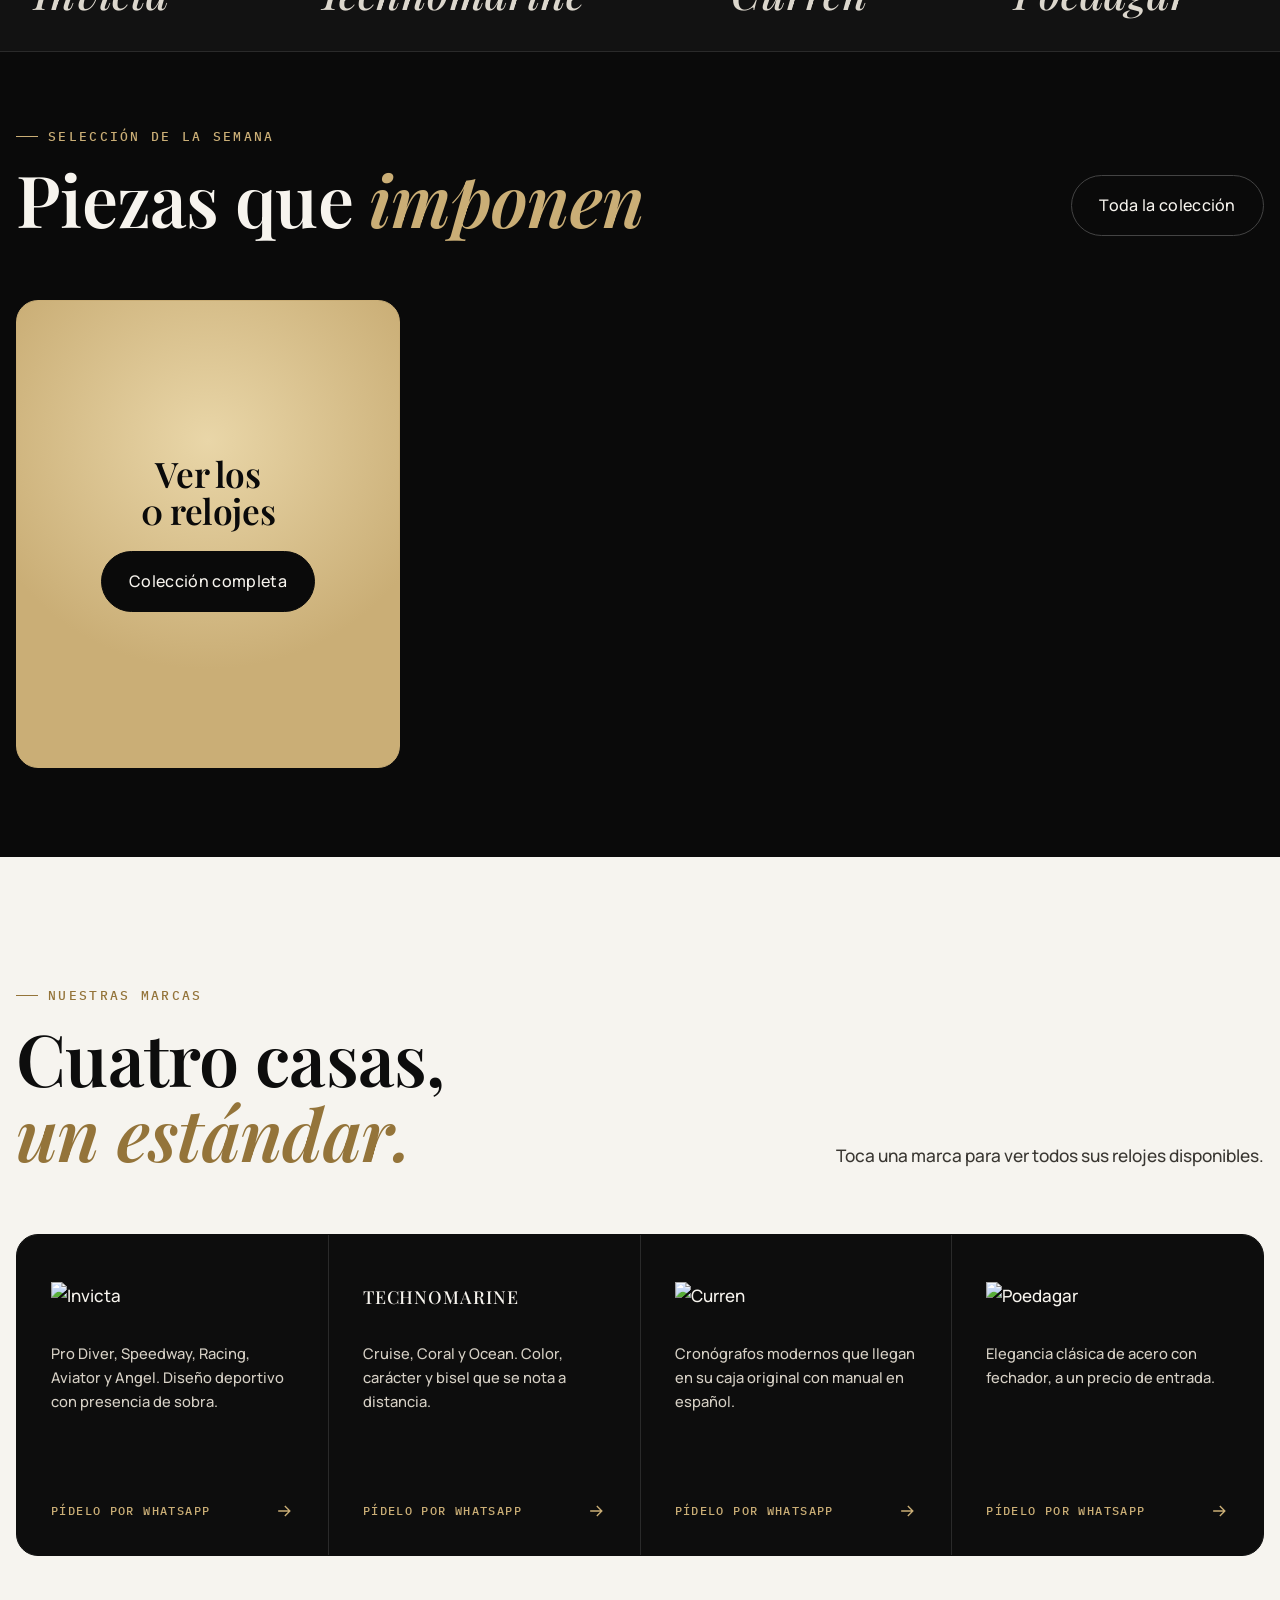
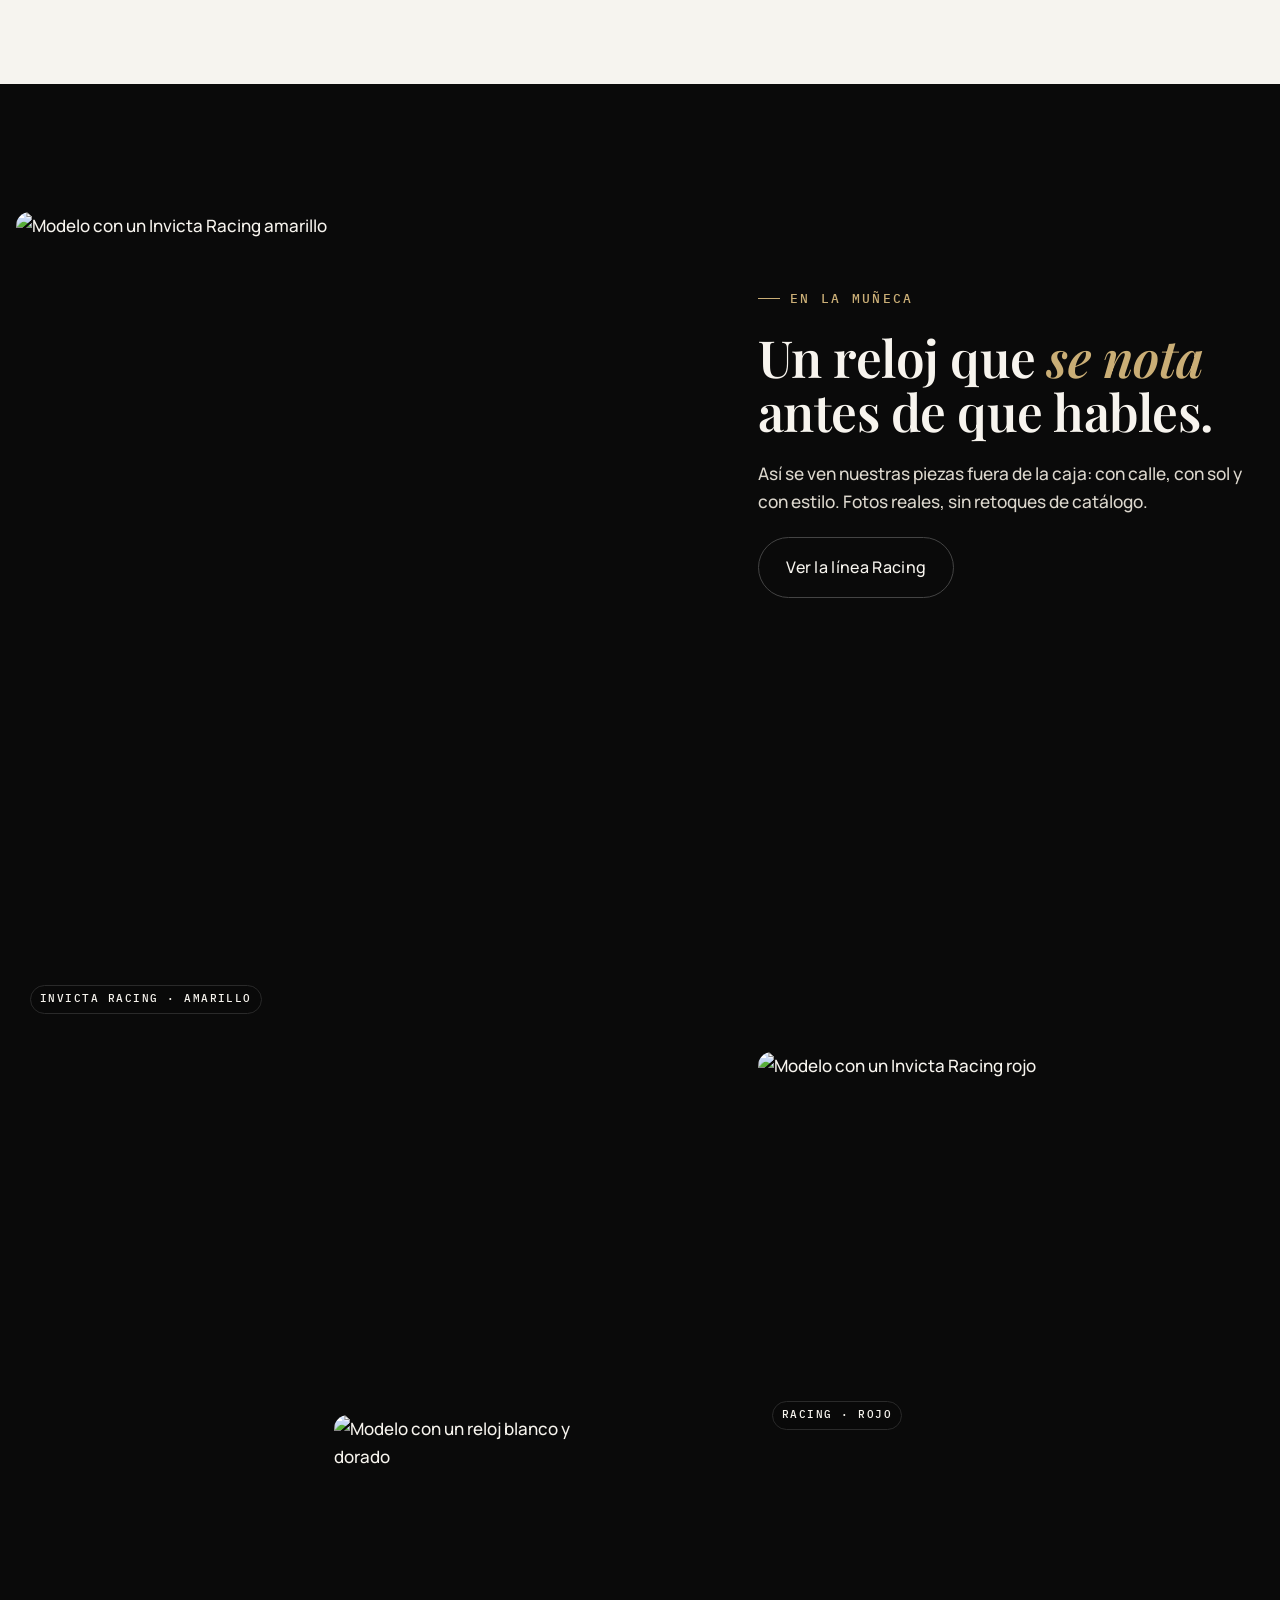
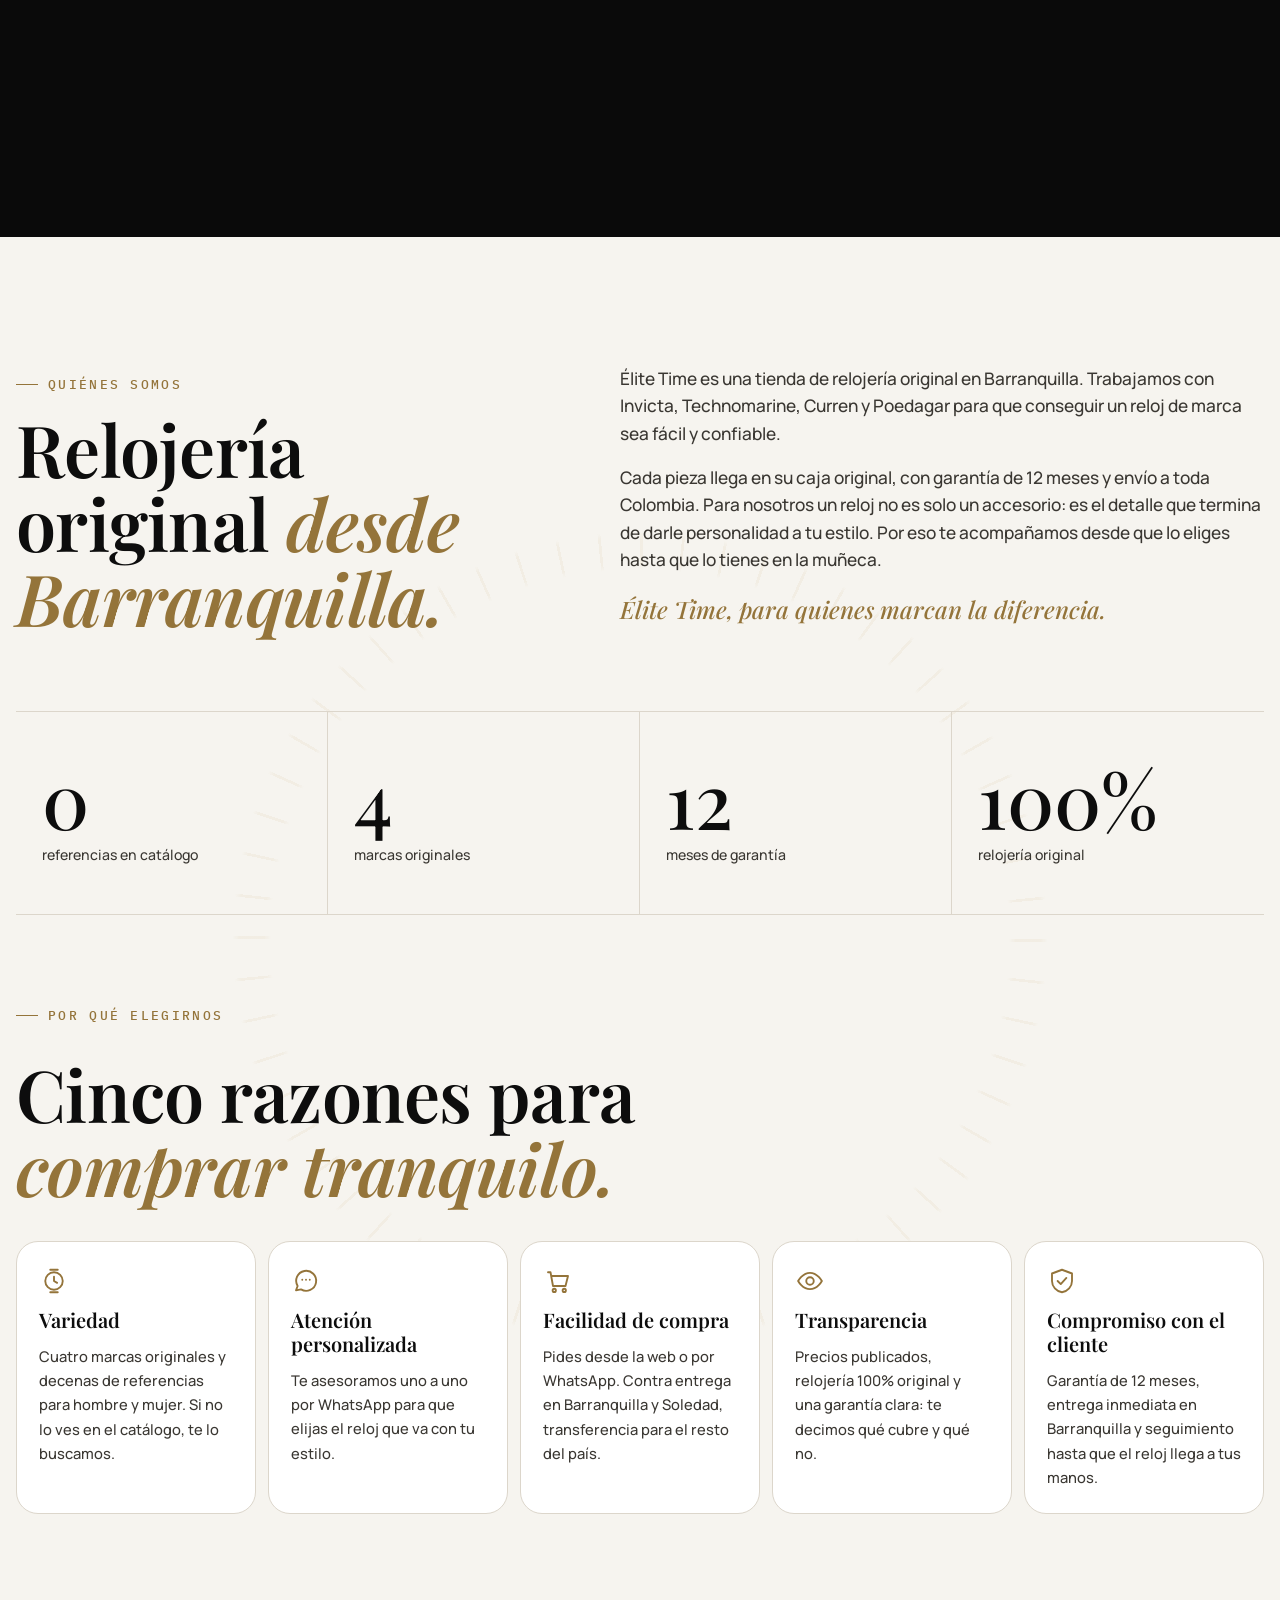
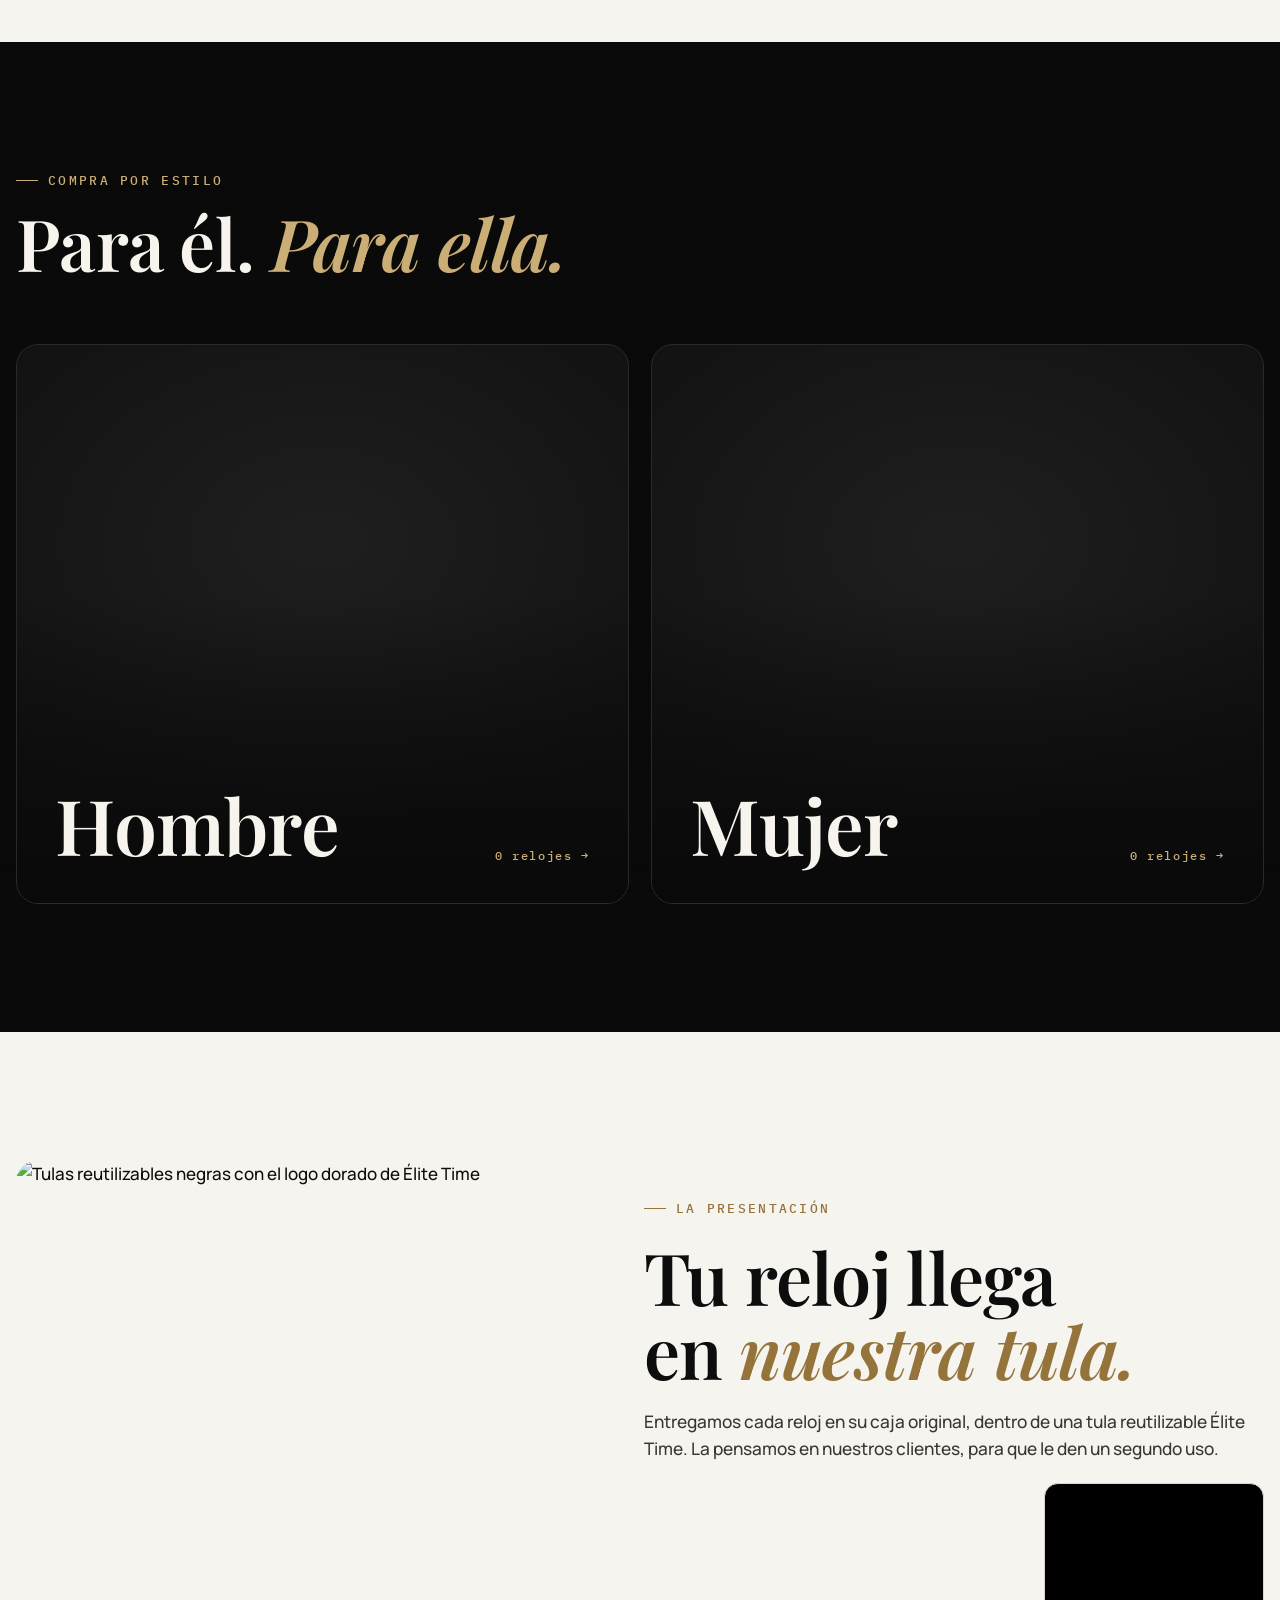
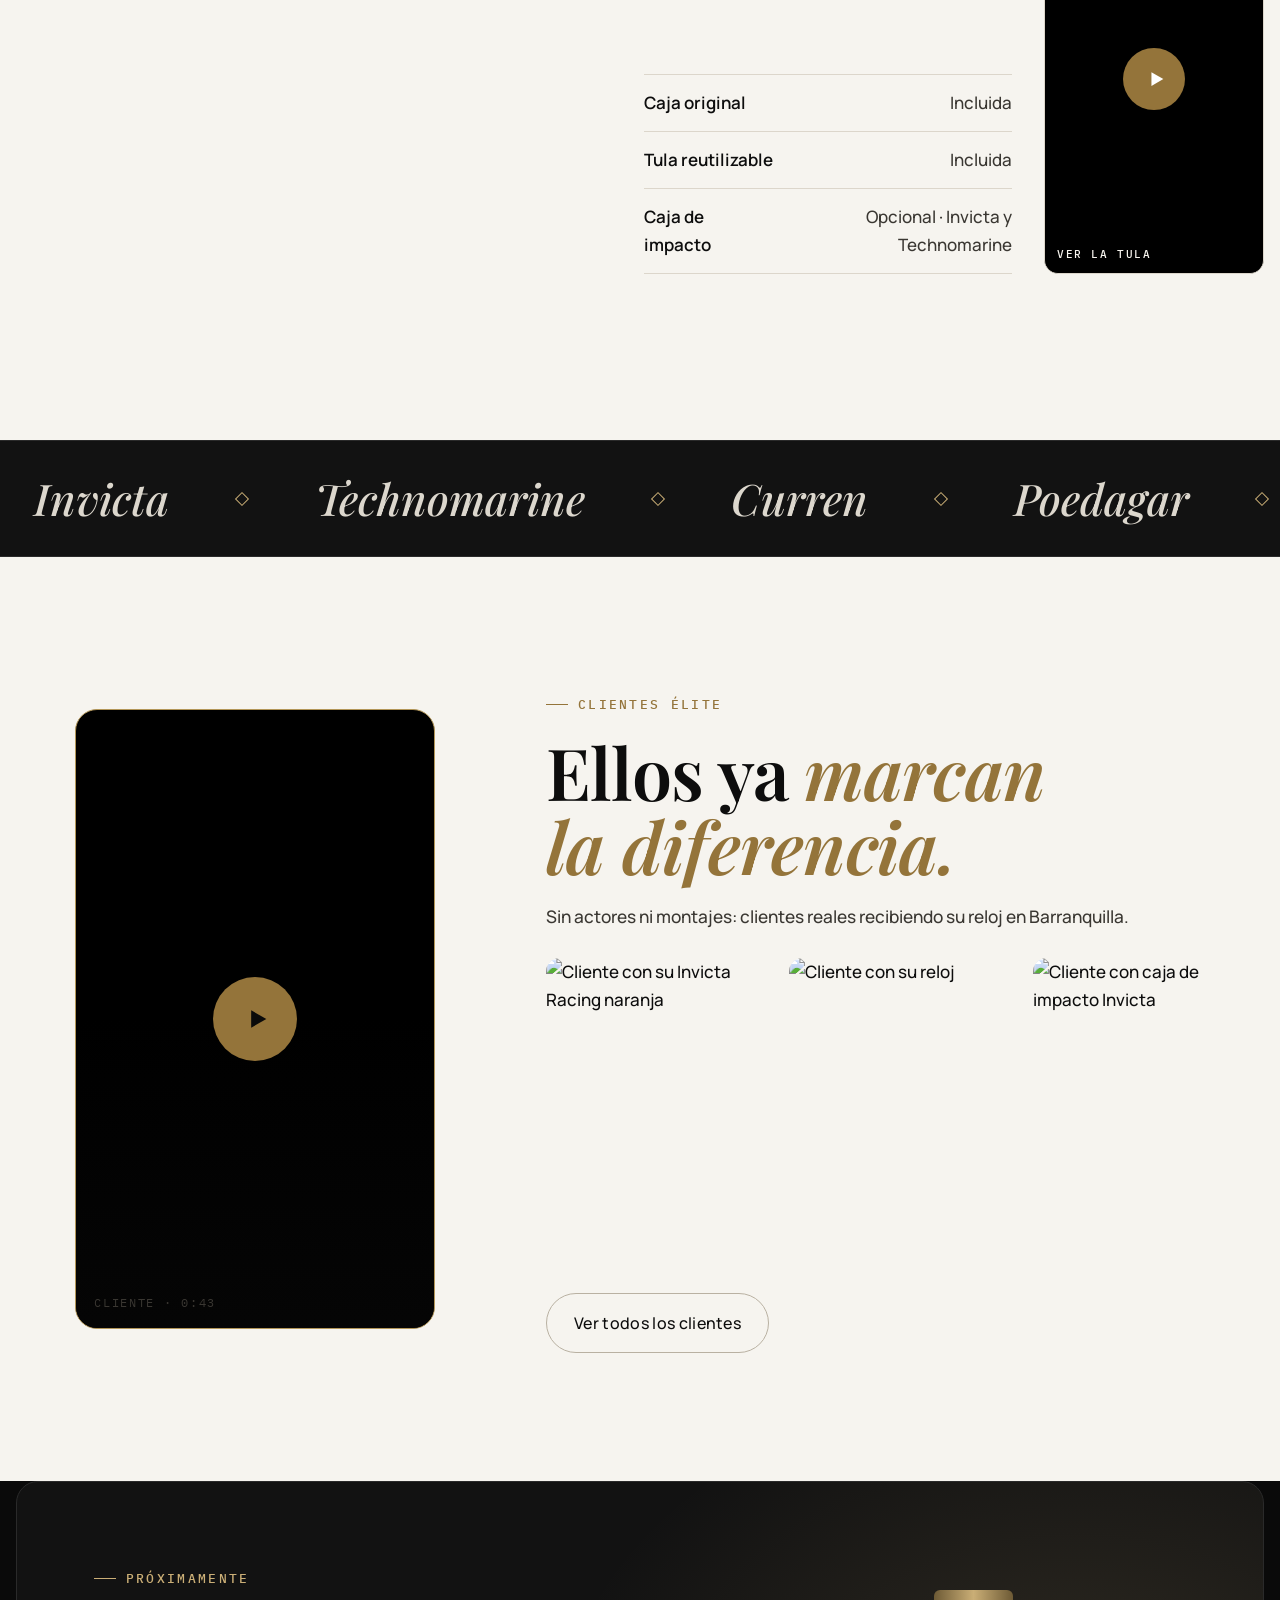
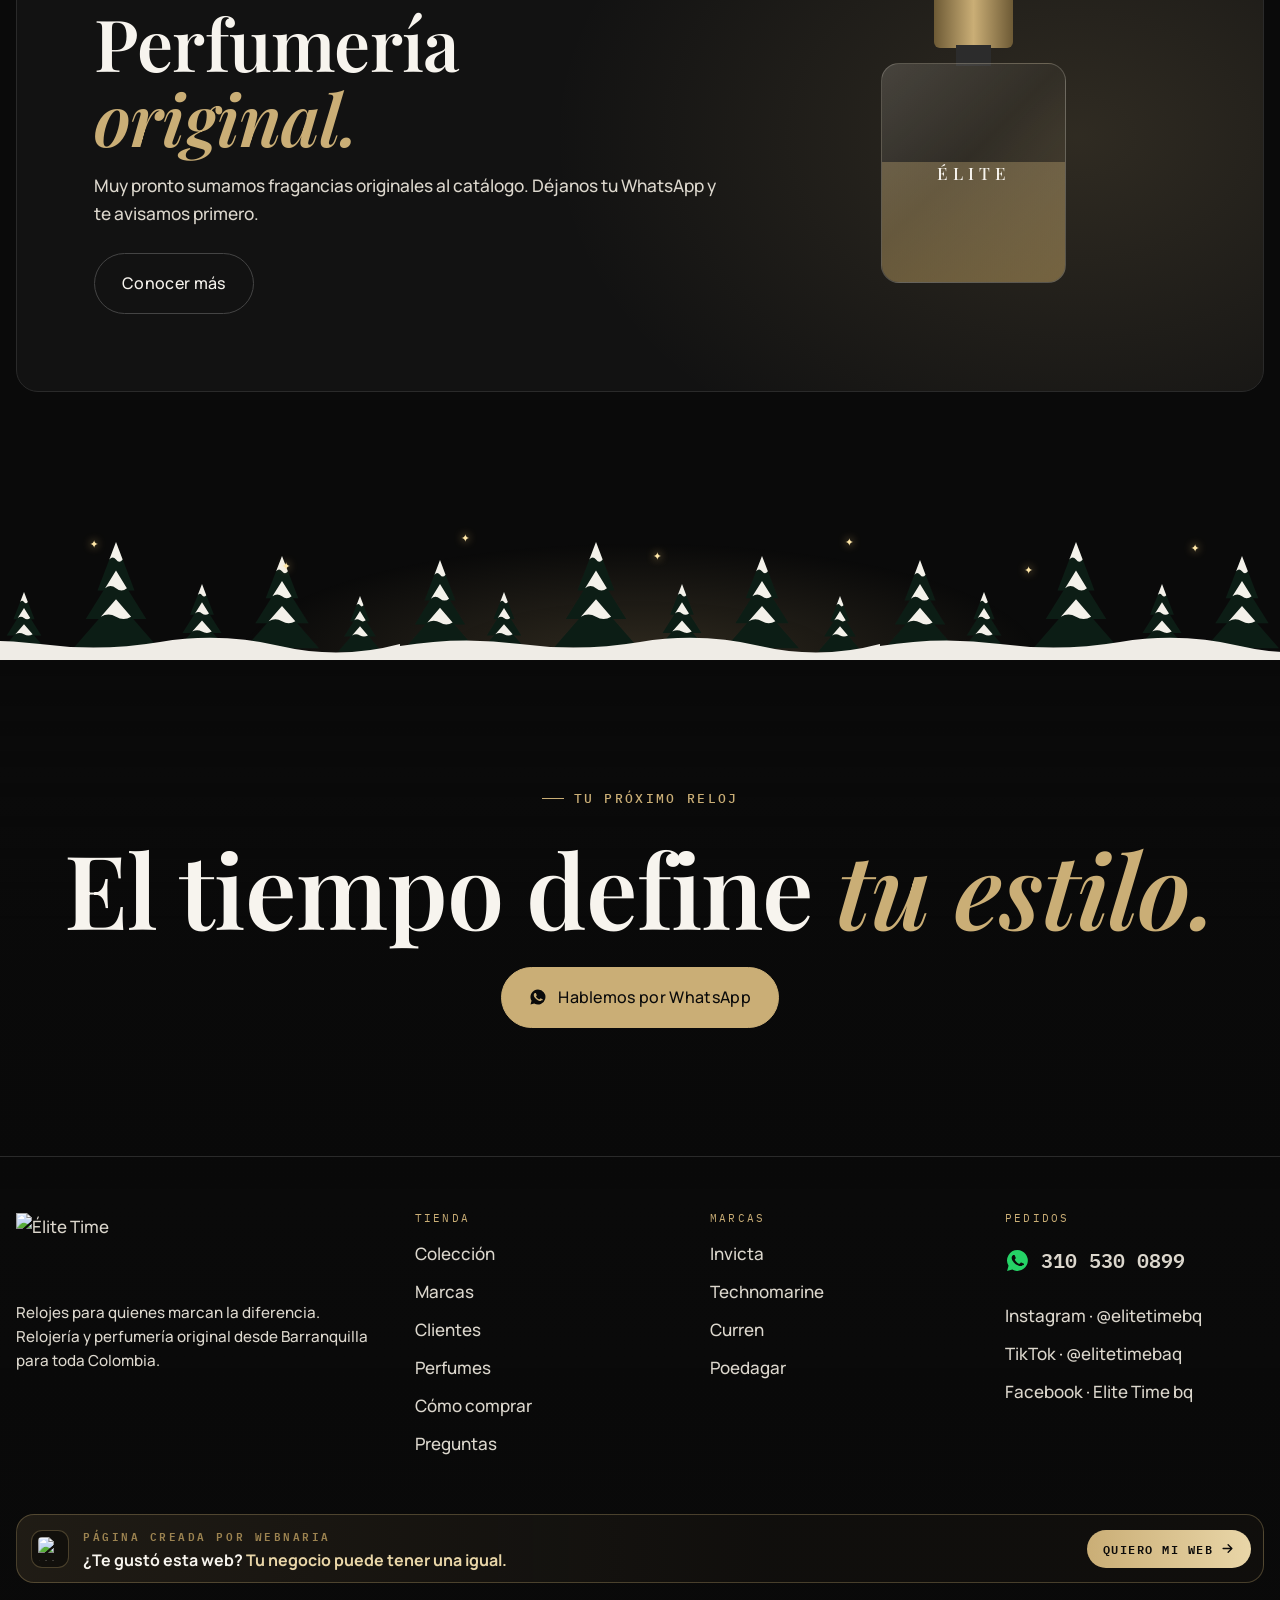
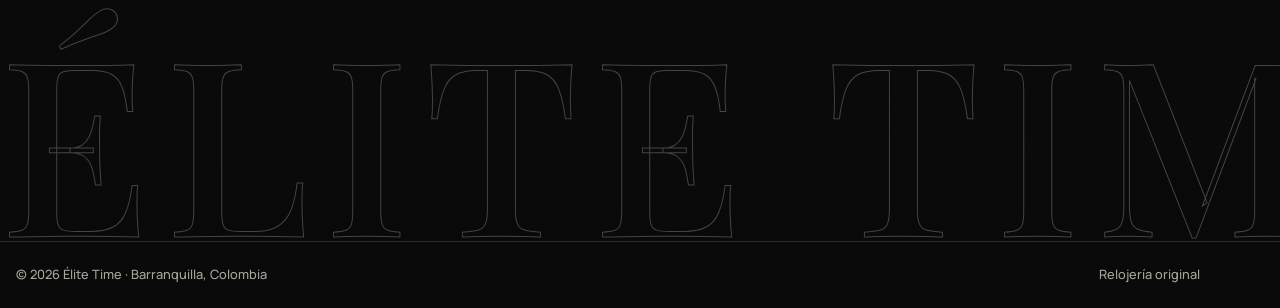
==== commit 90286091: "Navidad: nieve, luces y esferas en el menú, gorro en el reloj, franja de regalos y pinos nevados; se" ====
--- a/index.html
+++ b/index.html
@@ -175,19 +175,6 @@
 .why svg{width:30px;height:30px;color:var(--gold)}
 .why b{font-family:var(--f-display);font-weight:600;font-size:1.25rem;line-height:1.2}
 .why span{color:var(--mute);font-size:.92rem}
-/* anuncio al entrar: la imagen de la colección nueva, una vez por visita */
-.anuncio{position:fixed;inset:0;z-index:300;display:grid;place-items:center;padding:20px;background:rgba(5,5,5,.8);-webkit-backdrop-filter:blur(6px);backdrop-filter:blur(6px);opacity:0;transition:opacity .45s}
-.anuncio.on{opacity:1}
-.an-caja{position:relative;display:grid;gap:16px;justify-items:center;transform:translateY(26px) scale(.96);transition:transform .8s var(--ease)}
-.anuncio.on .an-caja{transform:none}
-.an-img{display:block;border-radius:18px;overflow:hidden;box-shadow:0 40px 90px -30px #000,0 0 0 1px rgba(202,174,118,.4)}
-.an-img img{display:block;width:min(88vw,calc((100svh - 150px) * .8),540px);height:auto;aspect-ratio:4/5}
-.an-x{position:absolute;top:-16px;right:-16px;z-index:2;width:44px;height:44px;border-radius:50%;border:1px solid var(--gold-2);background:#0a0a0a;color:var(--bone);display:grid;place-items:center;cursor:pointer;transition:background .3s,color .3s}
-.an-x:hover{background:var(--gold);color:#0a0a0a}
-.an-x svg{width:18px;height:18px}
-@media (max-width:620px){.an-x{top:10px;right:10px;background:rgba(10,10,10,.75)}}
-@media (prefers-reduced-motion:reduce){.anuncio,.an-caja{transition:none}}
-
 /* lo nuevo: aviso en la portada y la franja de recién llegados */
 .nuevo-pill{display:flex;width:fit-content;max-width:100%;align-items:center;gap:12px;margin-bottom:22px;padding:5px 16px 5px 5px;border-radius:999px;border:1px solid var(--gold-2);background:rgba(202,174,118,.1);-webkit-backdrop-filter:blur(8px);backdrop-filter:blur(8px);text-decoration:none;font-size:.92rem;line-height:1.3;transition:border-color .4s,background .4s}
 .nuevo-pill:hover{border-color:var(--gold);background:rgba(202,174,118,.18)}
@@ -252,13 +239,7 @@
 
   <section class="hw-band" id="hwBand" hidden></section>
 
-  <div class="anuncio" id="anuncio" role="dialog" aria-modal="true" aria-label="Nueva colección Curren" hidden>
-    <div class="an-caja">
-      <button class="an-x" type="button" data-cerrar aria-label="Cerrar"><svg viewBox="0 0 24 24" fill="none" stroke="currentColor" stroke-width="1.8" aria-hidden="true"><path d="M6 6l12 12M18 6 6 18"/></svg></button>
-      <a class="an-img" href="#nuevo" data-ver><img alt="Nueva colección Curren: tu próximo reloj acaba de llegar. Originales, garantía de 1 año y envíos a toda Colombia." width="1080" height="1350" decoding="async"></a>
-      <a class="btn" href="#nuevo" data-ver>Ver lo nuevo <svg class="arr" viewBox="0 0 24 24" fill="none" stroke="currentColor" stroke-width="1.6"><path d="M5 12h14M13 6l6 6-6 6"/></svg></a>
-    </div>
-  </div>
+  <section class="nv-band" id="nvBand" hidden></section>
 
   <div class="marquee" aria-hidden="true"><div class="track" id="mq1"></div></div>
 
@@ -397,7 +378,6 @@
     $('#nuevoLead').textContent = 'Recién llegados a la tienda: originales, con garantía de 1 año y listos para enviar a toda Colombia. Míralos antes que nadie.';
     $('#nuevoGrid').innerHTML = N.slice(0, 8).map(Elite.card).join('');
     $('#nuevoPill').hidden = $('#nuevo').hidden = false;
-    if (Date.now() < ANUNCIO.hasta) Elite.introDone.then(() => setTimeout(anuncio, 1200));
   }
 
   /* destacados */
@@ -425,27 +405,42 @@
 
   buildDial();
   if (Elite.HALLOWEEN) halloween(P);
+  if (Elite.NAVIDAD) navidad(P);
 });
 
-/* ---- Anuncio al entrar: la imagen de la colección nueva, una vez por visita, después de la intro.
-   La imagen se cambia en img/anuncios/; «hasta» es cuando deja de salir (Curren deja de ser nuevo el 30 de noviembre). ---- */
-const ANUNCIO = { img: 'img/anuncios/curren-nuevos', clave: 'et-anuncio-curren', hasta: Date.UTC(2026, 10, 30, 5) };
-async function anuncio() {
-  try { if (sessionStorage.getItem(ANUNCIO.clave)) return; sessionStorage.setItem(ANUNCIO.clave, '1') } catch (_) { }
-  const {$, $$} = Elite, box = $('#anuncio'), img = $('img', box);
-  img.srcset = `${ANUNCIO.img}-720.webp 720w, ${ANUNCIO.img}.webp 1080w`; img.sizes = 'min(88vw, 540px)'; img.src = ANUNCIO.img + '.webp';
-  try { await img.decode() } catch (_) { return }
-  const antes = document.activeElement;
-  const cerrar = () => { box.classList.remove('on'); removeEventListener('keydown', esc); Elite.lenis?.start(); setTimeout(() => box.hidden = true, 450); antes?.focus?.({ preventScroll: true }) };
-  const esc = e => { if (e.key === 'Escape') cerrar() };
-  box.onclick = e => {
-    if (e.target.closest('[data-ver]')) { e.preventDefault(); e.stopPropagation(); cerrar(); const t = $('#nuevo'); Elite.lenis ? Elite.lenis.scrollTo(t, { offset: -20 }) : t.scrollIntoView({ behavior: Elite.reduce ? 'auto' : 'smooth' }); return }
-    if (e.target === box || e.target.closest('[data-cerrar]')) cerrar();
-  };
-  addEventListener('keydown', esc);
-  box.hidden = false; Elite.lenis?.stop();
-  requestAnimationFrame(() => requestAnimationFrame(() => box.classList.add('on')));
-  $('[data-cerrar]', box).focus({ preventScroll: true });
+/* ---- Navidad: gorro de Papá Noel en el reloj, luces desenfocadas en el inicio y franja de regalos para él y para ella ---- */
+function navidad(P) {
+  const {$} = Elite, band = $('#nvBand');
+  /* el gorro va sobre el reloj grande del inicio */
+  $('#stage .dialbox')?.insertAdjacentHTML('beforeend', `<div class="nv-gorro" aria-hidden="true"><svg viewBox="0 0 120 104"><defs><linearGradient id="nvGr" x1="0" y1="0" x2="1" y2="1"><stop offset="0" stop-color="#e2343c"/><stop offset="1" stop-color="#7d0f17"/></linearGradient><radialGradient id="nvPe" cx="40%" cy="35%" r="70%"><stop offset="0" stop-color="#fff"/><stop offset="1" stop-color="#e4ded3"/></radialGradient></defs><path d="M14 78C20 46 40 18 66 10c16-5 30 2 36 16 3 8 2 16-2 22-4-10-10-16-18-16-10 0-16 10-14 30Z" fill="url(#nvGr)"/><path d="M60 22c10-4 22-2 30 8" stroke="rgba(255,255,255,.25)" stroke-width="3" fill="none" stroke-linecap="round"/><rect x="4" y="68" width="112" height="26" rx="13" fill="url(#nvPe)"/><path d="M14 76h92M18 86h84" stroke="rgba(160,150,135,.35)" stroke-width="2" stroke-dasharray="1 5" stroke-linecap="round"/><circle cx="100" cy="50" r="12" fill="url(#nvPe)"/></svg></div>`);
+  $('.hero').insertAdjacentHTML('beforeend', `<div class="nv-hero" aria-hidden="true">${[['8%', '18%', '160px', 'rgba(255,75,75,.5)'], ['32%', '70%', '120px', 'rgba(255,210,122,.45)'], ['58%', '8%', '90px', 'rgba(63,214,138,.4)'], ['84%', '62%', '150px', 'rgba(255,75,75,.4)'], ['70%', '84%', '80px', 'rgba(255,241,207,.4)']].map(([x, y, s, c], i) => `<i style="--x:${x};--y:${y};--s:${s};--c:${c};--r:${-i * 1.1}s"></i>`).join('')}</div>`);
+  /* un regalo para él y otro para ella: el primer destacado de cada uno, o el primero disponible */
+  const libres = P.filter(p => p.disponible !== false && p.precio);
+  const elige = g => libres.find(p => p.genero === g && p.destacado) || libres.find(p => p.genero === g);
+  const regalos = [elige('Hombre'), elige('Mujer')].filter(Boolean);
+  /* cuenta regresiva hasta la Nochebuena (24 de diciembre en Barranquilla) */
+  const dias = Math.ceil((Date.UTC(2026, 11, 24, 5) - Date.now()) / 864e5);
+  const cuenta = dias > 1 ? `<div class="nv-cuenta" data-reveal=".25">Faltan <b>${dias}</b> días para Nochebuena</div>` : dias === 1 ? `<div class="nv-cuenta" data-reveal=".25">Mañana es Nochebuena</div>` : '';
+  const rama = `<svg viewBox="0 0 300 150"><g stroke-linecap="round" fill="none">${Array.from({ length: 26 }, (_, i) => { const t = i / 25, x = 8 + t * 270, y = 14 + t * 58 - t * t * 20; return `<path d="M${x.toFixed(1)} ${y.toFixed(1)}l${(-8 + t * 4).toFixed(1)} -16M${x.toFixed(1)} ${y.toFixed(1)}l${(-6 + t * 3).toFixed(1)} 17M${x.toFixed(1)} ${y.toFixed(1)}l-14 2" stroke="${i % 2 ? '#1f6b47' : '#2e8a5c'}" stroke-width="2.4"/>` }).join('')}<path d="M8 14C90 50 180 66 278 52" stroke="#3a2a17" stroke-width="3.5"/></g><path d="M120 46v30M214 58v44" stroke="rgba(202,174,118,.7)" stroke-width="1"/>${ESFERA_B(120, 88, 12, '#e0353d', '#7d0f17')}${ESFERA_B(214, 114, 14, '#e6c98a', '#8c6d33')}</svg>`;
+  band.innerHTML = `<div class="nv-deco" aria-hidden="true"><div class="nv-rama izq">${rama}</div><div class="nv-rama der">${rama}</div></div>
+  <div class="wrap nv-in">
+    <div class="nv-txt">
+      <span class="eyebrow" data-reveal>🎄 Navidad en Élite Time</span>
+      <h2 class="h-lg" data-split style="margin-top:16px">Esta Navidad, <em>regala tiempo.</em></h2>
+      <p class="lead" data-reveal=".1" style="margin-top:18px">Relojes originales con <b>garantía de 1 año</b>, listos para regalar. Envíos a toda Colombia y pago contra entrega en Barranquilla y Soledad.</p>
+      ${cuenta}
+      <div class="nv-cta" data-reveal=".2"><a class="btn" href="coleccion.html#hombre">Regalos para él</a><a class="btn ghost" href="coleccion.html#mujer">Regalos para ella</a></div>
+    </div>
+    <div class="nv-regalos" data-stagger>${regalos.map((p, i) => `<div class="nv-regalo"><span class="nv-para">${p.genero === 'Mujer' ? 'Para ella' : 'Para él'}</span>${Elite.card(p, i)}</div>`).join('')}
+      <div class="nv-caja" aria-hidden="true"><svg viewBox="0 0 100 100"><rect x="10" y="40" width="80" height="54" rx="4" fill="#caae76"/><rect x="6" y="28" width="88" height="18" rx="3" fill="#e9d6a8"/><rect x="44" y="28" width="12" height="66" fill="#c4262e"/><rect x="10" y="58" width="80" height="0" fill="none"/><path d="M50 28C40 8 20 10 26 22c3 6 14 6 24 6M50 28C60 8 80 10 74 22c-3 6-14 6-24 6" fill="none" stroke="#c4262e" stroke-width="6" stroke-linejoin="round"/><rect x="10" y="46" width="80" height="4" fill="rgba(0,0,0,.12)"/></svg></div>
+    </div>
+  </div>`;
+  band.hidden = false;
+}
+/* esfera para las ramas (dibujada dentro de otro SVG) */
+function ESFERA_B(cx, cy, r, a, b) {
+  const id = 'nvB' + cx;
+  return `<defs><radialGradient id="${id}" cx="35%" cy="30%" r="75%"><stop offset="0" stop-color="#fff6df"/><stop offset=".3" stop-color="${a}"/><stop offset="1" stop-color="${b}"/></radialGradient></defs><rect x="${cx - 3}" y="${cy - r - 4}" width="6" height="5" fill="#b59a63"/><circle cx="${cx}" cy="${cy}" r="${r}" fill="url(#${id})"/>`;
 }
 
 /* ---- Halloween: franja con la promoción de la línea Pro Diver y la cuenta regresiva hasta la medianoche ---- */
--- a/assets/css/elite.css
+++ b/assets/css/elite.css
@@ -415,3 +415,65 @@
 .hw-rayo{position:absolute;inset:0;background:rgba(225,232,255,.85);opacity:0;animation:rayo 11s linear infinite}
 @keyframes rayo{0%,84%{opacity:0}85%{opacity:.42}86%{opacity:0}87.5%{opacity:.3}88.5%,100%{opacity:0}}
 @media (prefers-reduced-motion:reduce){.hw-rayo,.hw-bruja,.hw-chispas{display:none}}
+
+/* ---------- Navidad (23 de noviembre al 6 de enero: elite.js pone la clase .navidad en <html>) ---------- */
+.navidad{--nv-rojo:#c4262e;--nv-verde:#1f6b47}
+.navidad .announce{background:linear-gradient(90deg,#7d0f17,#b3202a 50%,#7d0f17);color:#f7e7c1}
+.navidad .hero .glow{background:radial-gradient(closest-side,rgba(196,38,46,.24),transparent 70%)}
+/* nieve: cada copo cae (i) y se mece de lado (b) */
+.nieve{position:fixed;inset:0;z-index:55;pointer-events:none;overflow:hidden}
+.nieve i{position:absolute;left:var(--x);top:-14px;animation:nvCae var(--d) linear var(--r) infinite}
+.nieve b{display:block;width:var(--s);height:var(--s);border-radius:50%;background:radial-gradient(circle,#fff 0 38%,rgba(255,255,255,0) 72%);opacity:var(--o);animation:nvVaiven 3.4s ease-in-out infinite alternate}
+@keyframes nvCae{to{transform:translateY(calc(100vh + 30px))}}
+@keyframes nvVaiven{from{transform:translateX(-14px)}to{transform:translateX(14px)}}
+/* luces de colores colgando del menú */
+.nv-luces{position:absolute;left:0;right:0;top:100%;height:30px;pointer-events:none;overflow:hidden;background:url("data:image/svg+xml,%3Csvg xmlns='http://www.w3.org/2000/svg' viewBox='0 0 240 24'%3E%3Cpath d='M0 3Q120 31 240 3' fill='none' stroke='%23caae76' stroke-opacity='.6' stroke-width='1.4'/%3E%3C/svg%3E") repeat-x 0 0/240px 24px}
+.nv-luces i{position:absolute;width:7px;height:10px;margin-left:-3.5px;border-radius:50% 50% 50% 50%/42% 42% 58% 58%;background:var(--c);box-shadow:0 0 7px 2px var(--c);box-shadow:0 0 6px 1px var(--c),0 0 14px 3px color-mix(in srgb,var(--c) 45%,transparent);animation:nvLuz 3.6s steps(1) infinite}
+.nv-luces i::before{content:"";position:absolute;left:1.5px;top:-3px;width:4px;height:4px;border-radius:1px;background:#6f5b36}
+@keyframes nvLuz{0%,100%{opacity:1}28%{opacity:.3}34%{opacity:1}61%{opacity:.5}69%{opacity:1}}
+/* esferas que cuelgan del menú y se columpian */
+.nv-colgantes{position:absolute;left:0;right:0;top:100%;height:0;pointer-events:none}
+.nv-colgantes i{position:absolute;top:0;width:30px;transform-origin:50% 0;animation:nvColumpio 3.6s ease-in-out infinite alternate}
+.nv-colgantes i.a{right:clamp(120px,17vw,270px)}
+.nv-colgantes i.b{left:50%;width:24px;animation-duration:4.4s;animation-delay:-1.6s}
+.nv-colgantes b{display:block;width:1px;height:46px;margin:0 auto;background:rgba(202,174,118,.6)}
+.nv-colgantes i.b b{height:74px}
+.nv-colgantes svg{display:block;width:100%;margin-top:-2px;filter:drop-shadow(0 8px 10px rgba(0,0,0,.45))}
+@keyframes nvColumpio{from{transform:rotate(-8deg)}to{transform:rotate(8deg)}}
+@media (max-width:900px){.nv-colgantes i.b{display:none}.nv-colgantes i.a{right:26px;width:26px}}
+/* pinos nevados antes del pie de página */
+.nv-pinos{position:relative;height:140px;overflow:hidden;background:var(--pinos) repeat-x bottom/480px 140px,radial-gradient(45% 120% at 50% 100%,rgba(202,174,118,.2),transparent 70%)}
+.navidad .nv-pinos+.site-foot{margin-top:0;border-top:0}
+.nv-estrella{position:absolute;font-size:11px;line-height:1;color:#ffe7a8;text-shadow:0 0 8px rgba(255,210,120,.9);animation:nvLuz 4.2s steps(1) infinite;animation-delay:var(--r,0s)}
+/* destellos donde se toca */
+.nv-chispas{position:fixed;z-index:300;width:0;height:0;pointer-events:none}
+.nv-chispas i{position:absolute;left:-3px;top:-3px;width:6px;height:6px;background:#ffd98a;box-shadow:0 0 8px 1px #ffd98a;clip-path:polygon(50% 0,62% 38%,100% 50%,62% 62%,50% 100%,38% 62%,0 50%,38% 38%);transform:rotate(var(--a)) translateX(0);animation:nvChispa .8s cubic-bezier(.2,.7,.3,1) forwards}
+.nv-chispas i:nth-child(2n){background:#fff;box-shadow:0 0 8px 1px #fff}
+@keyframes nvChispa{to{transform:rotate(var(--a)) translateX(var(--d)) scale(.3);opacity:0}}
+/* inicio: gorro de Papá Noel en el reloj y luces desenfocadas */
+.nv-gorro{position:absolute;left:47%;top:-13%;width:36%;z-index:3;transform:rotate(17deg);pointer-events:none;filter:drop-shadow(0 18px 22px rgba(0,0,0,.55))}
+.nv-gorro svg{display:block;width:100%}
+.nv-hero{position:absolute;inset:0;z-index:-1;pointer-events:none;overflow:hidden}
+.nv-hero i{position:absolute;left:var(--x);top:var(--y);width:var(--s);aspect-ratio:1;border-radius:50%;background:radial-gradient(closest-side,var(--c),transparent);opacity:.5;animation:nvLuz 5s steps(1) infinite;animation-delay:var(--r,0s)}
+/* franja de Navidad en el inicio */
+.nv-band{position:relative;overflow:hidden;isolation:isolate;padding-block:clamp(60px,8vw,120px);background:radial-gradient(70% 90% at 12% 15%,rgba(196,38,46,.26),transparent 70%),radial-gradient(60% 80% at 92% 90%,rgba(31,107,71,.3),transparent 70%),#0a0a0a;border-block:1px solid rgba(202,174,118,.35)}
+.nv-deco{position:absolute;inset:0;z-index:-1;pointer-events:none}
+.nv-rama{position:absolute;top:-6px;width:clamp(170px,24vw,320px)}
+.nv-rama.izq{left:-10px}
+.nv-rama.der{right:-10px;transform:scaleX(-1)}
+.nv-rama svg{display:block;width:100%}
+.nv-in{display:grid;grid-template-columns:minmax(0,1fr) minmax(0,1.1fr);gap:clamp(30px,5vw,64px);align-items:center}
+/* color sólido: el texto se parte en palabras animadas y el degradado recortado no se pinta */
+.nv-txt h2 em{font-style:italic;color:var(--gold-3)}
+.nv-txt .lead b{color:var(--bone)}
+.nv-cta{display:flex;flex-wrap:wrap;gap:12px;margin-top:28px}
+.nv-cuenta{display:inline-flex;align-items:baseline;gap:10px;margin-top:22px;font-family:var(--f-mono);font-size:.8rem;letter-spacing:.14em;text-transform:uppercase;color:var(--mute)}
+.nv-cuenta b{font-family:var(--f-display);font-size:2.4rem;letter-spacing:0;color:var(--gold);line-height:1}
+.nv-regalos{position:relative;display:grid;grid-template-columns:repeat(2,minmax(0,1fr));gap:16px}
+.nv-regalo{display:grid;gap:10px}
+.nv-para{font-family:var(--f-mono);font-size:.74rem;letter-spacing:.18em;text-transform:uppercase;color:var(--gold)}
+.nv-caja{position:absolute;right:-14px;top:-34px;width:clamp(70px,8vw,104px);z-index:3;filter:drop-shadow(0 14px 16px rgba(0,0,0,.6));transform:rotate(8deg)}
+.nv-caja svg{display:block;width:100%}
+@media (max-width:900px){.nv-in{grid-template-columns:1fr}.nv-caja{right:-4px;top:-26px}}
+@media (max-width:560px){.nv-regalos{gap:10px}.nv-rama{width:150px;opacity:.85}}
+@media (prefers-reduced-motion:reduce){.nieve,.nv-chispas{display:none}.nv-luces i,.nv-estrella,.nv-hero i,.nv-colgantes i{animation:none}}
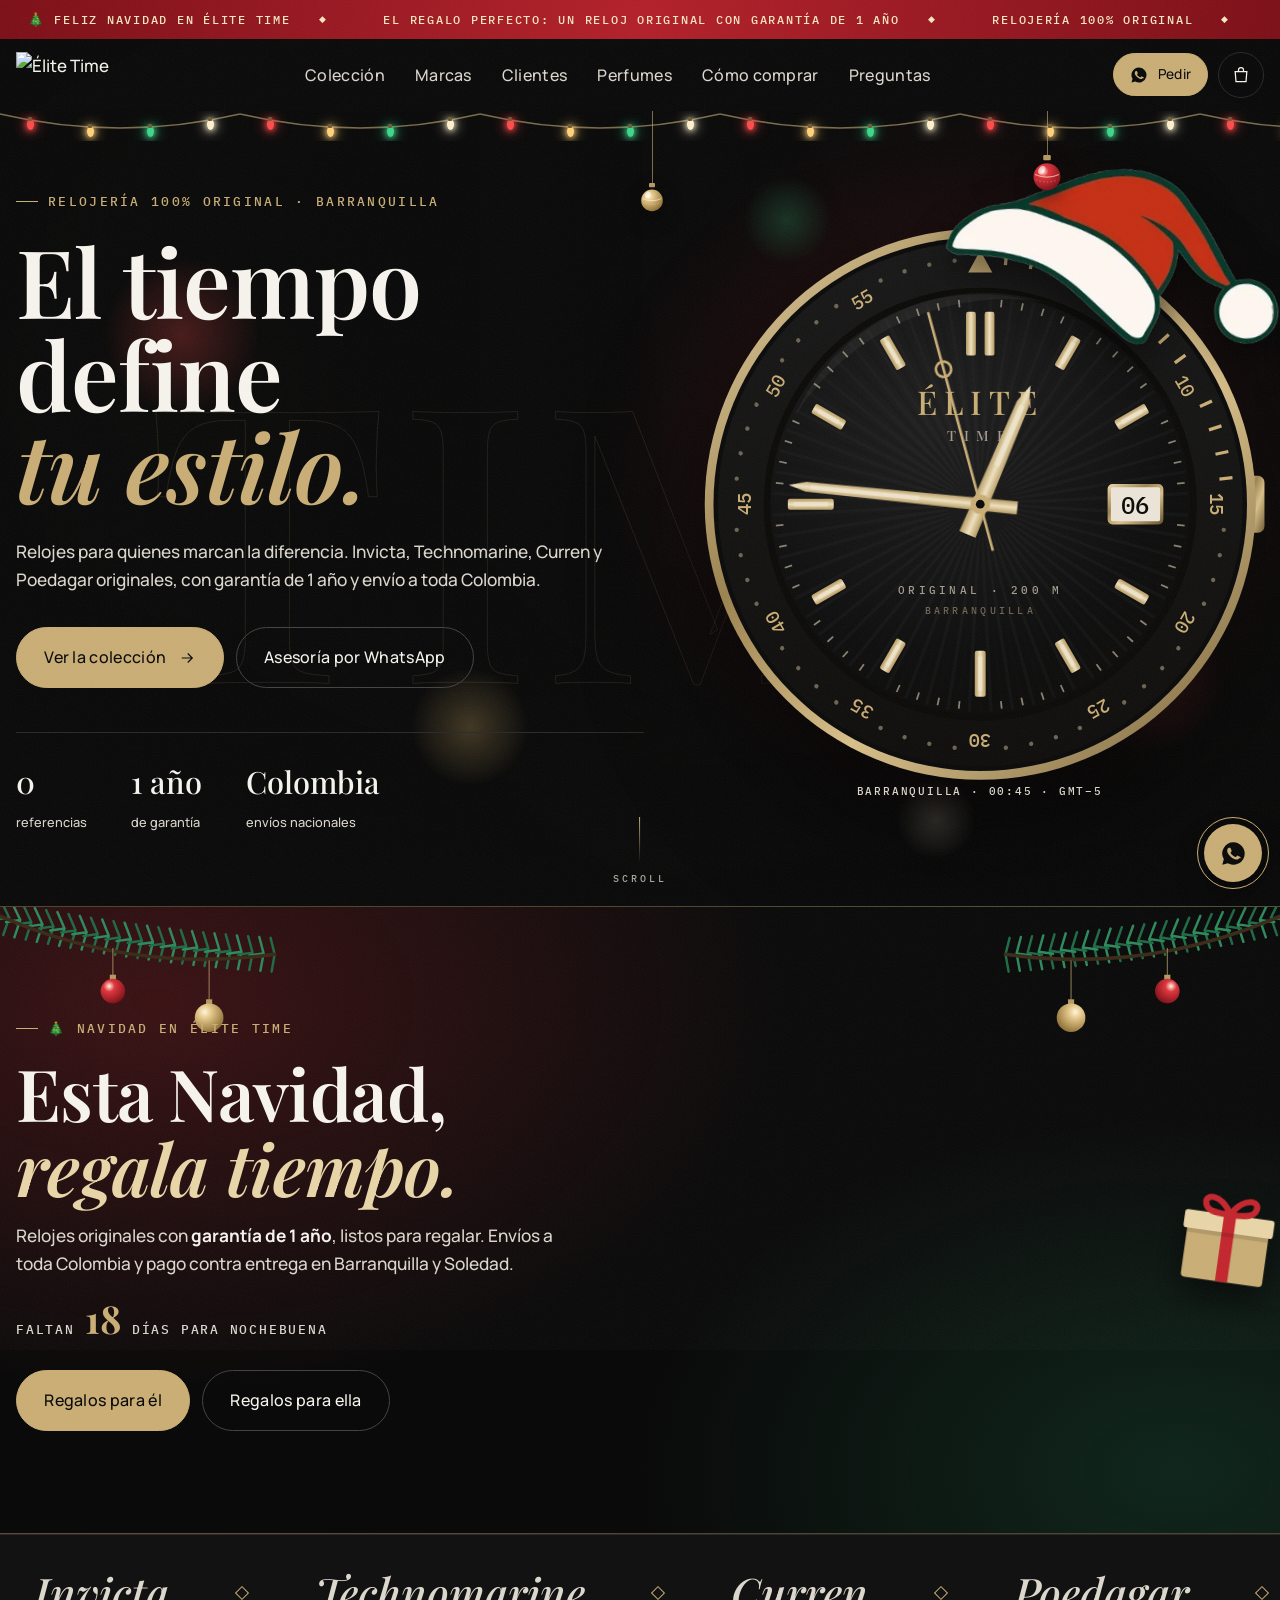
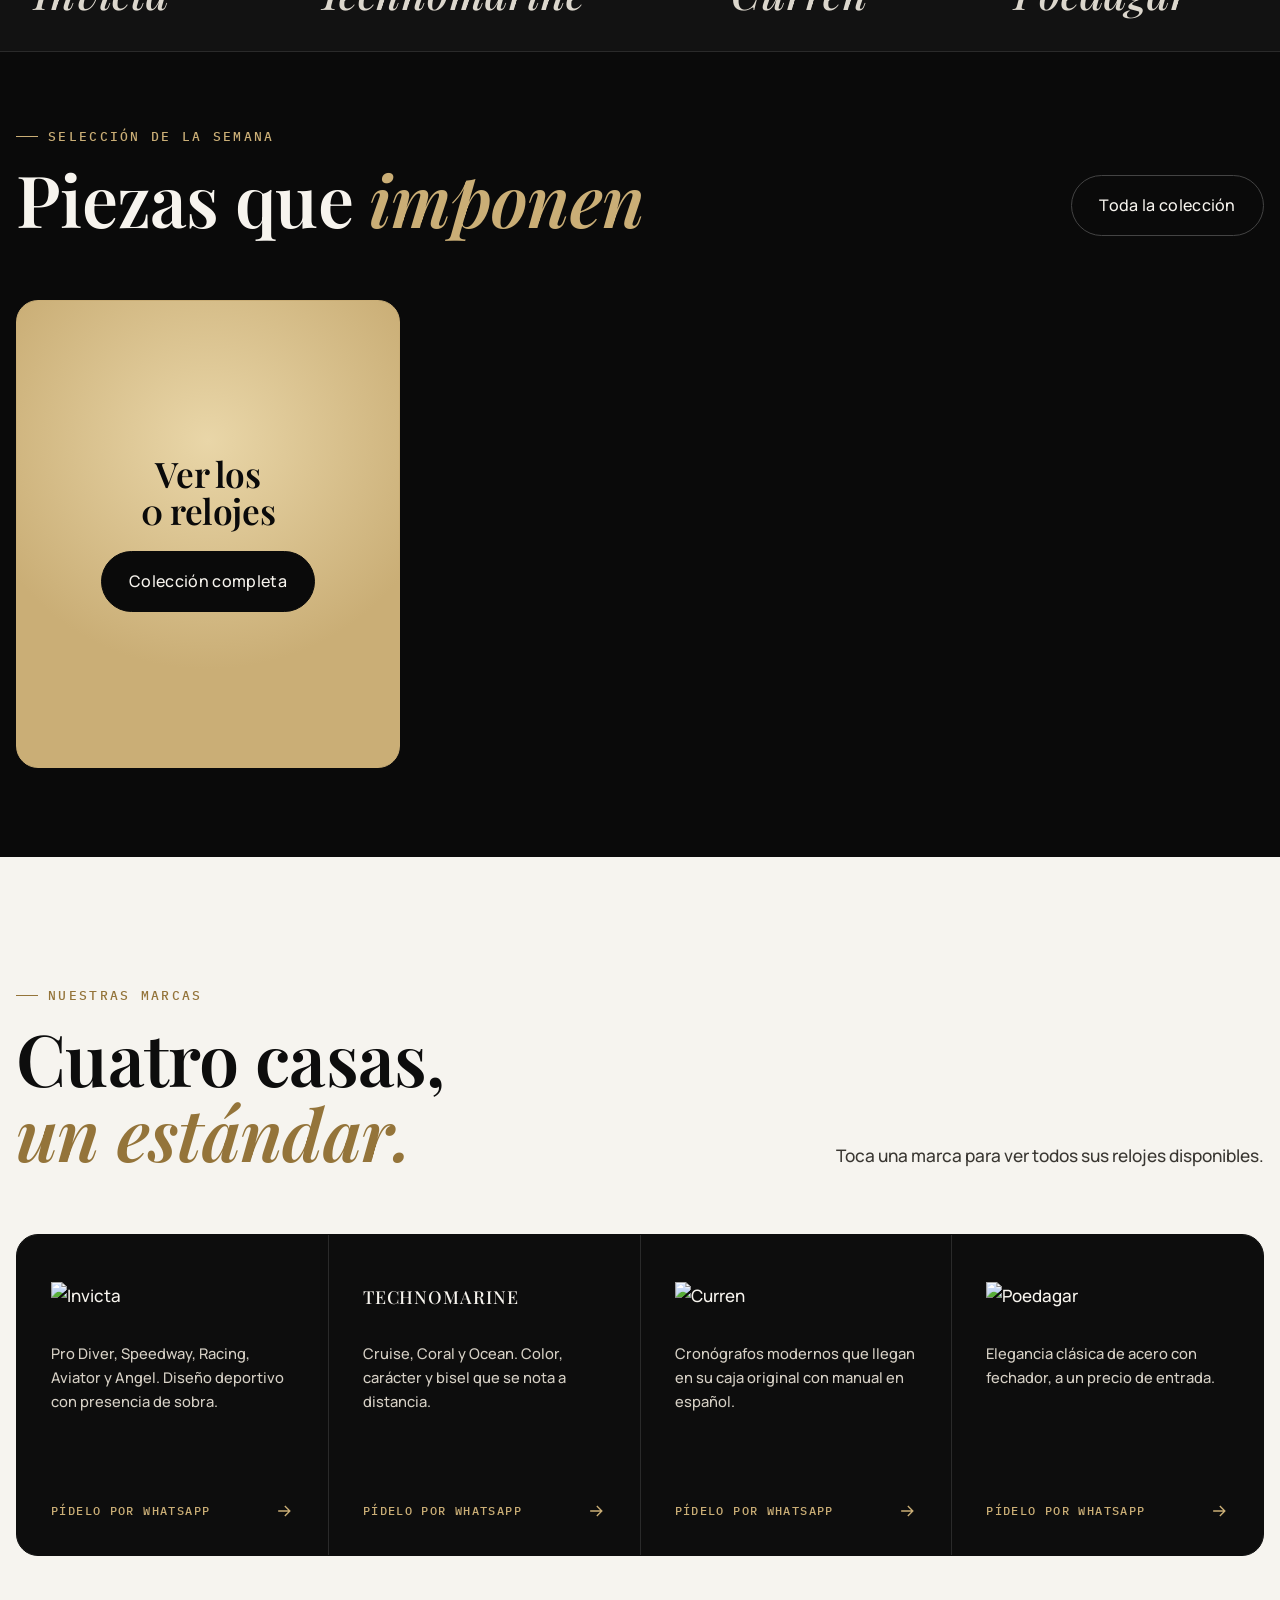
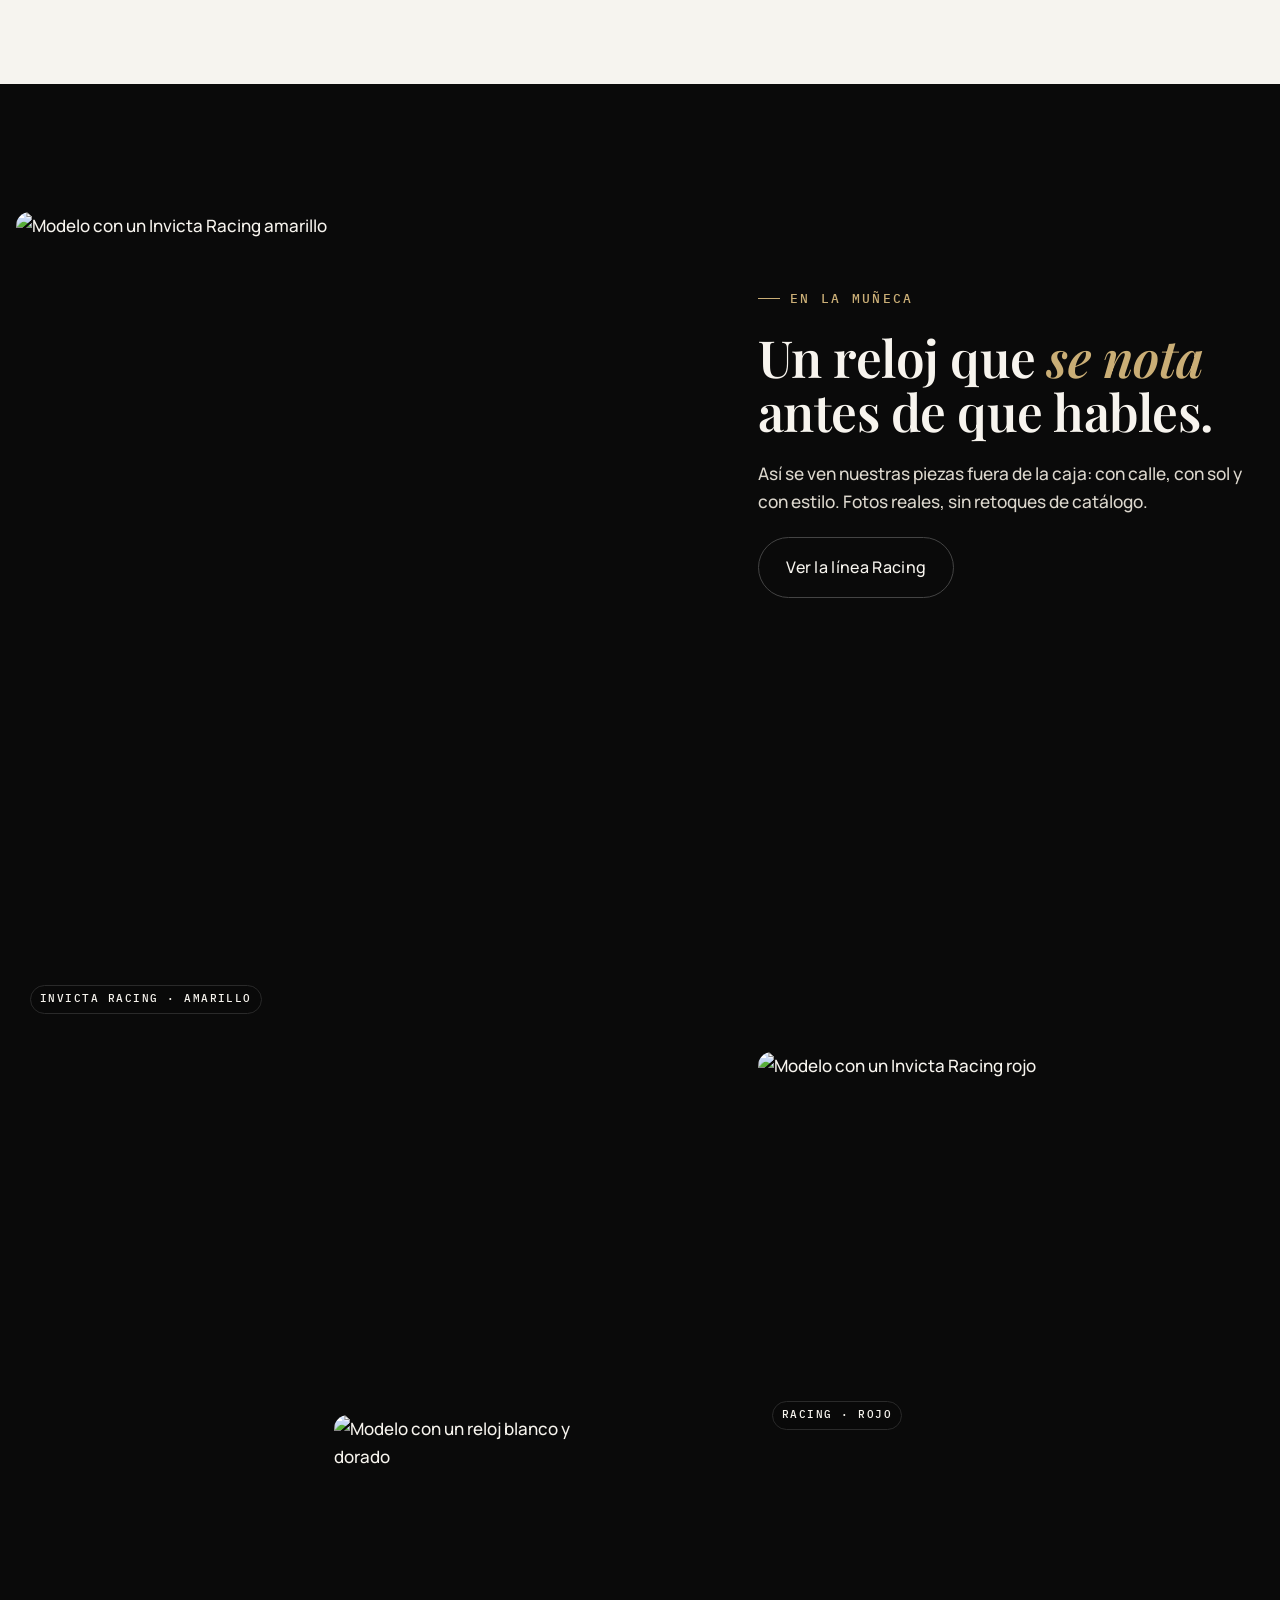
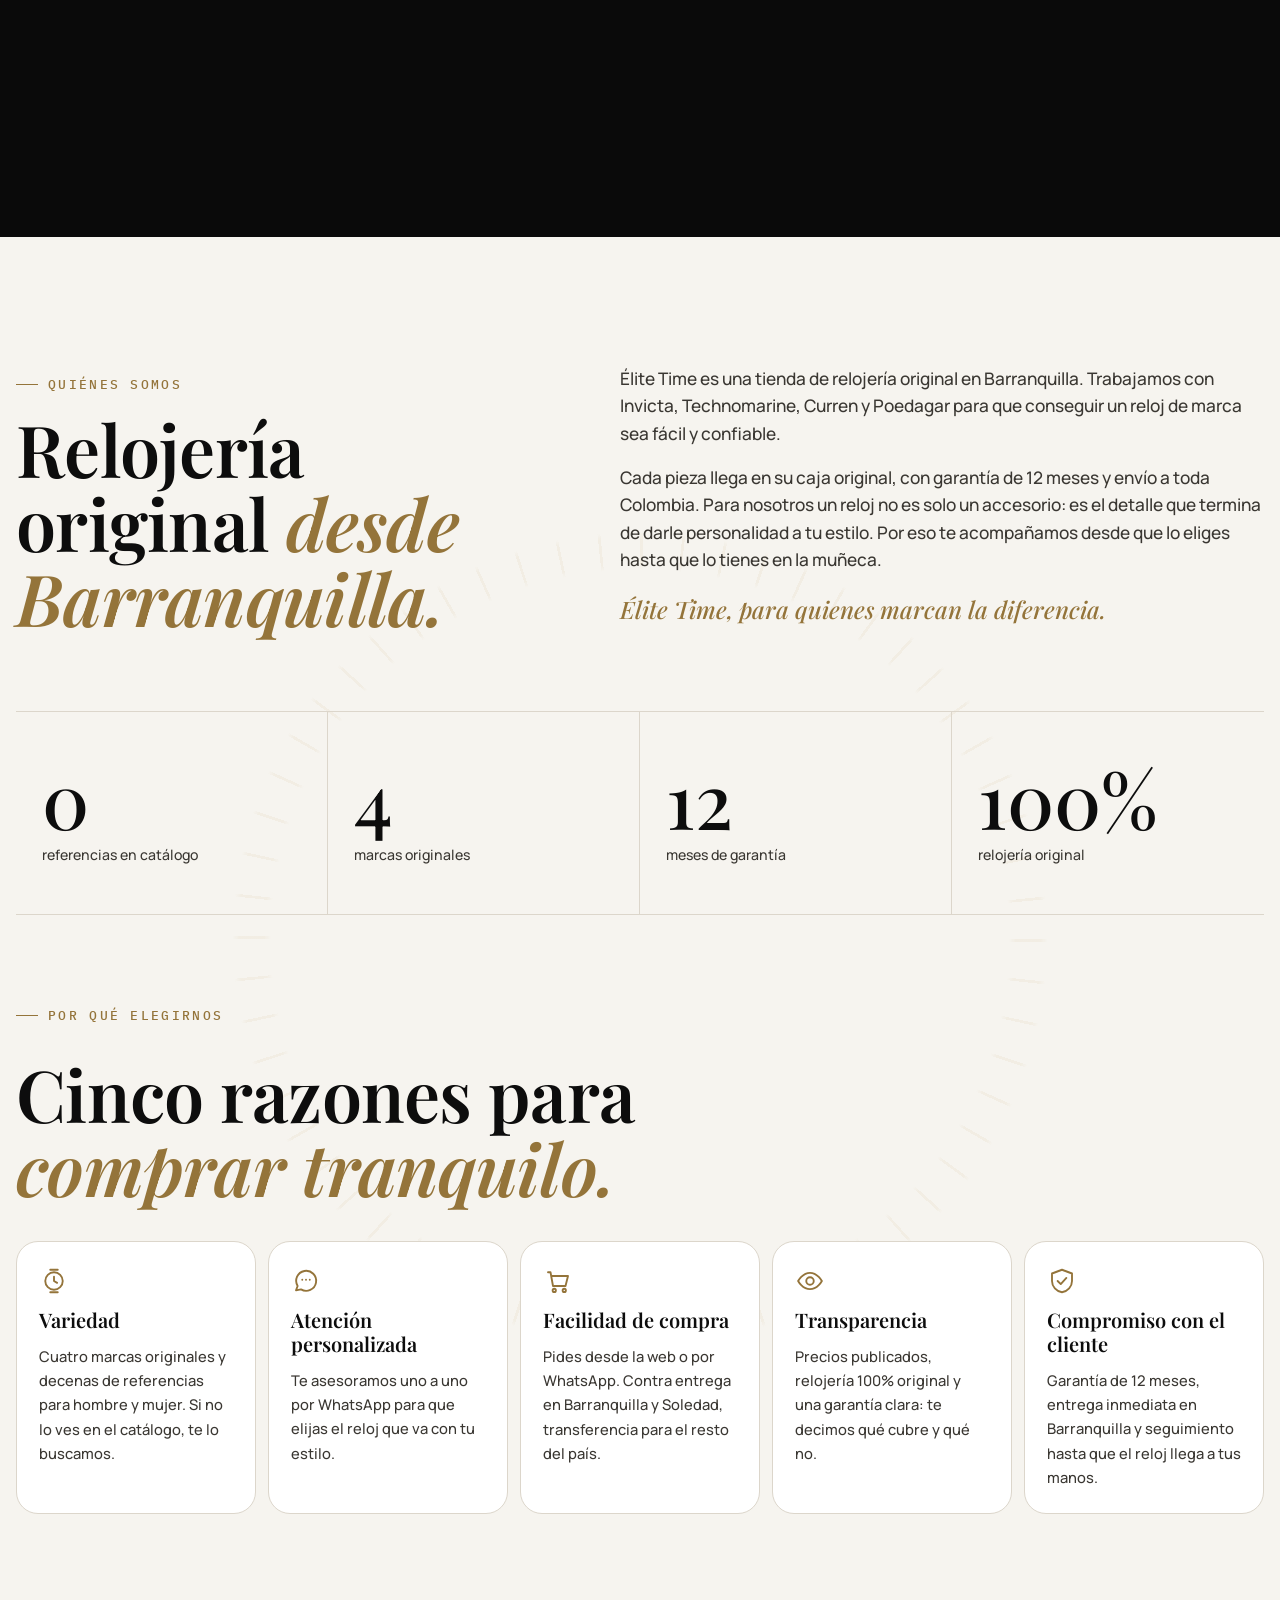
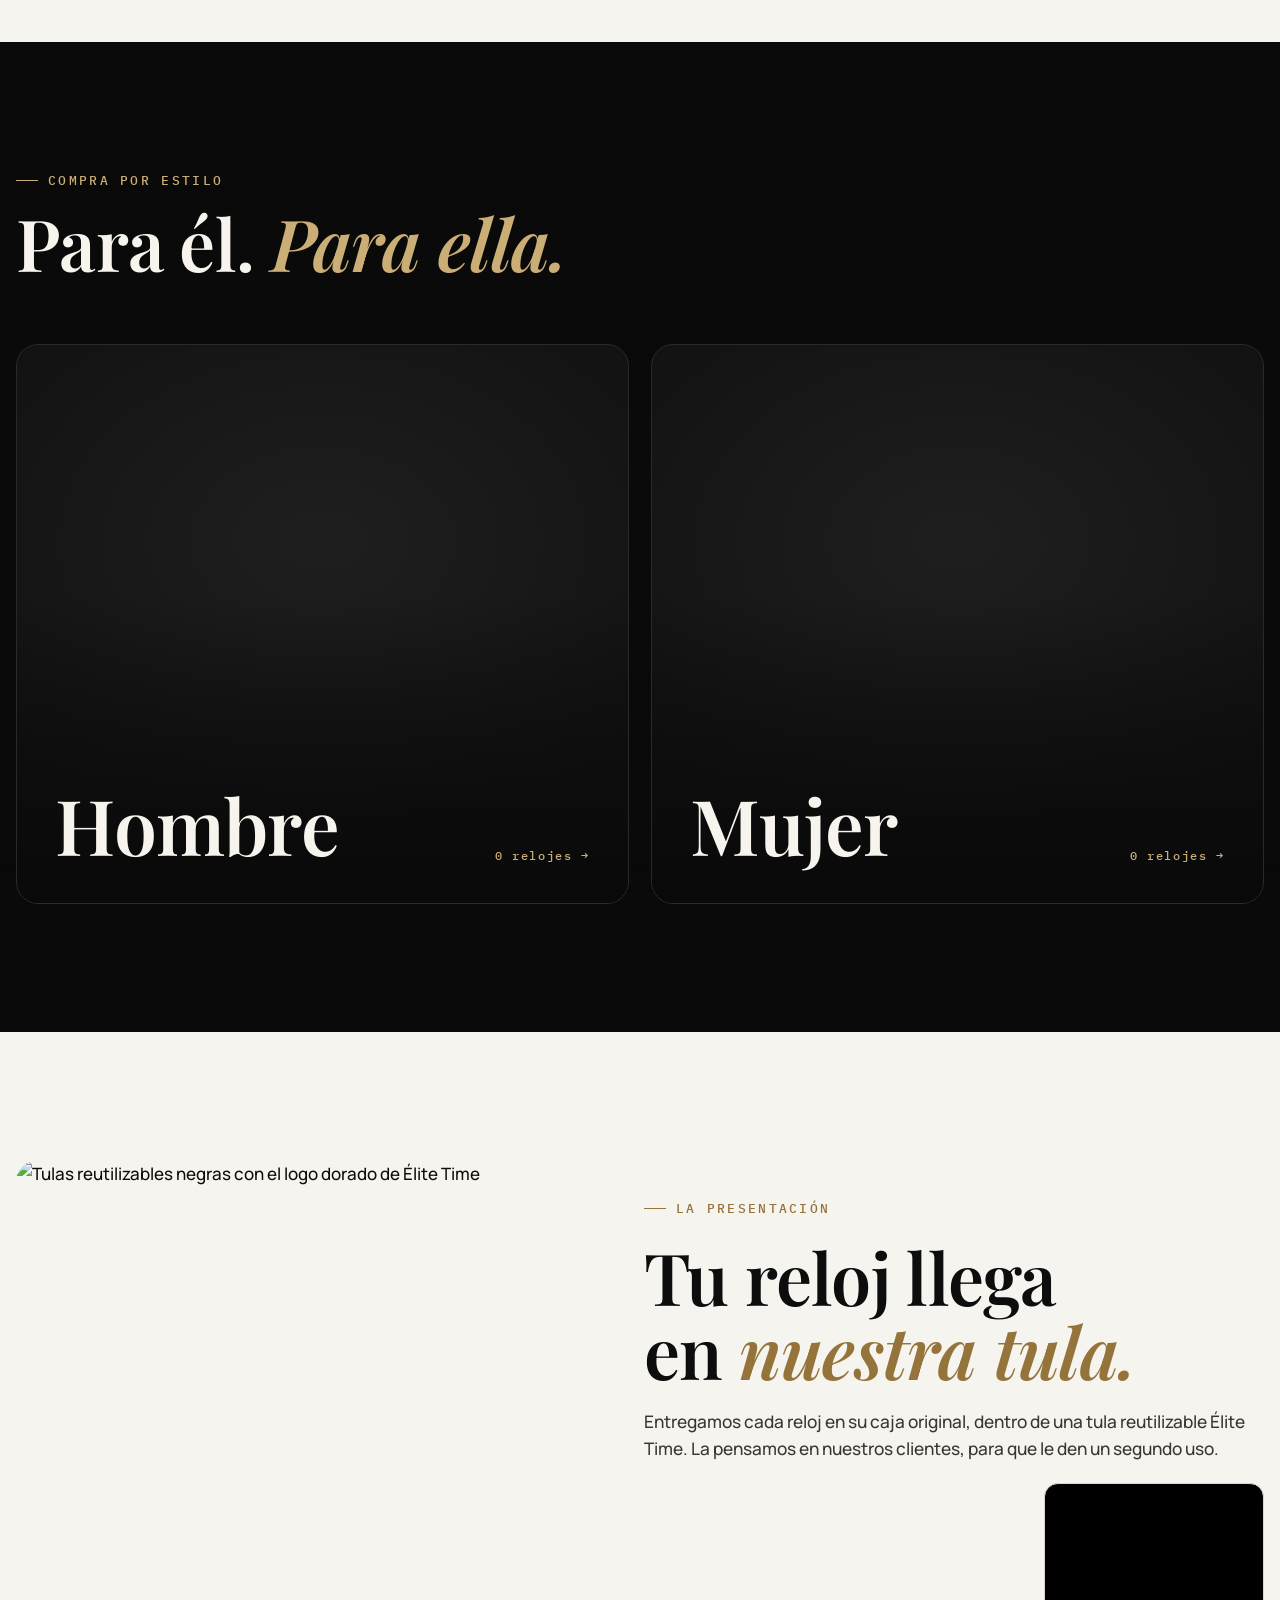
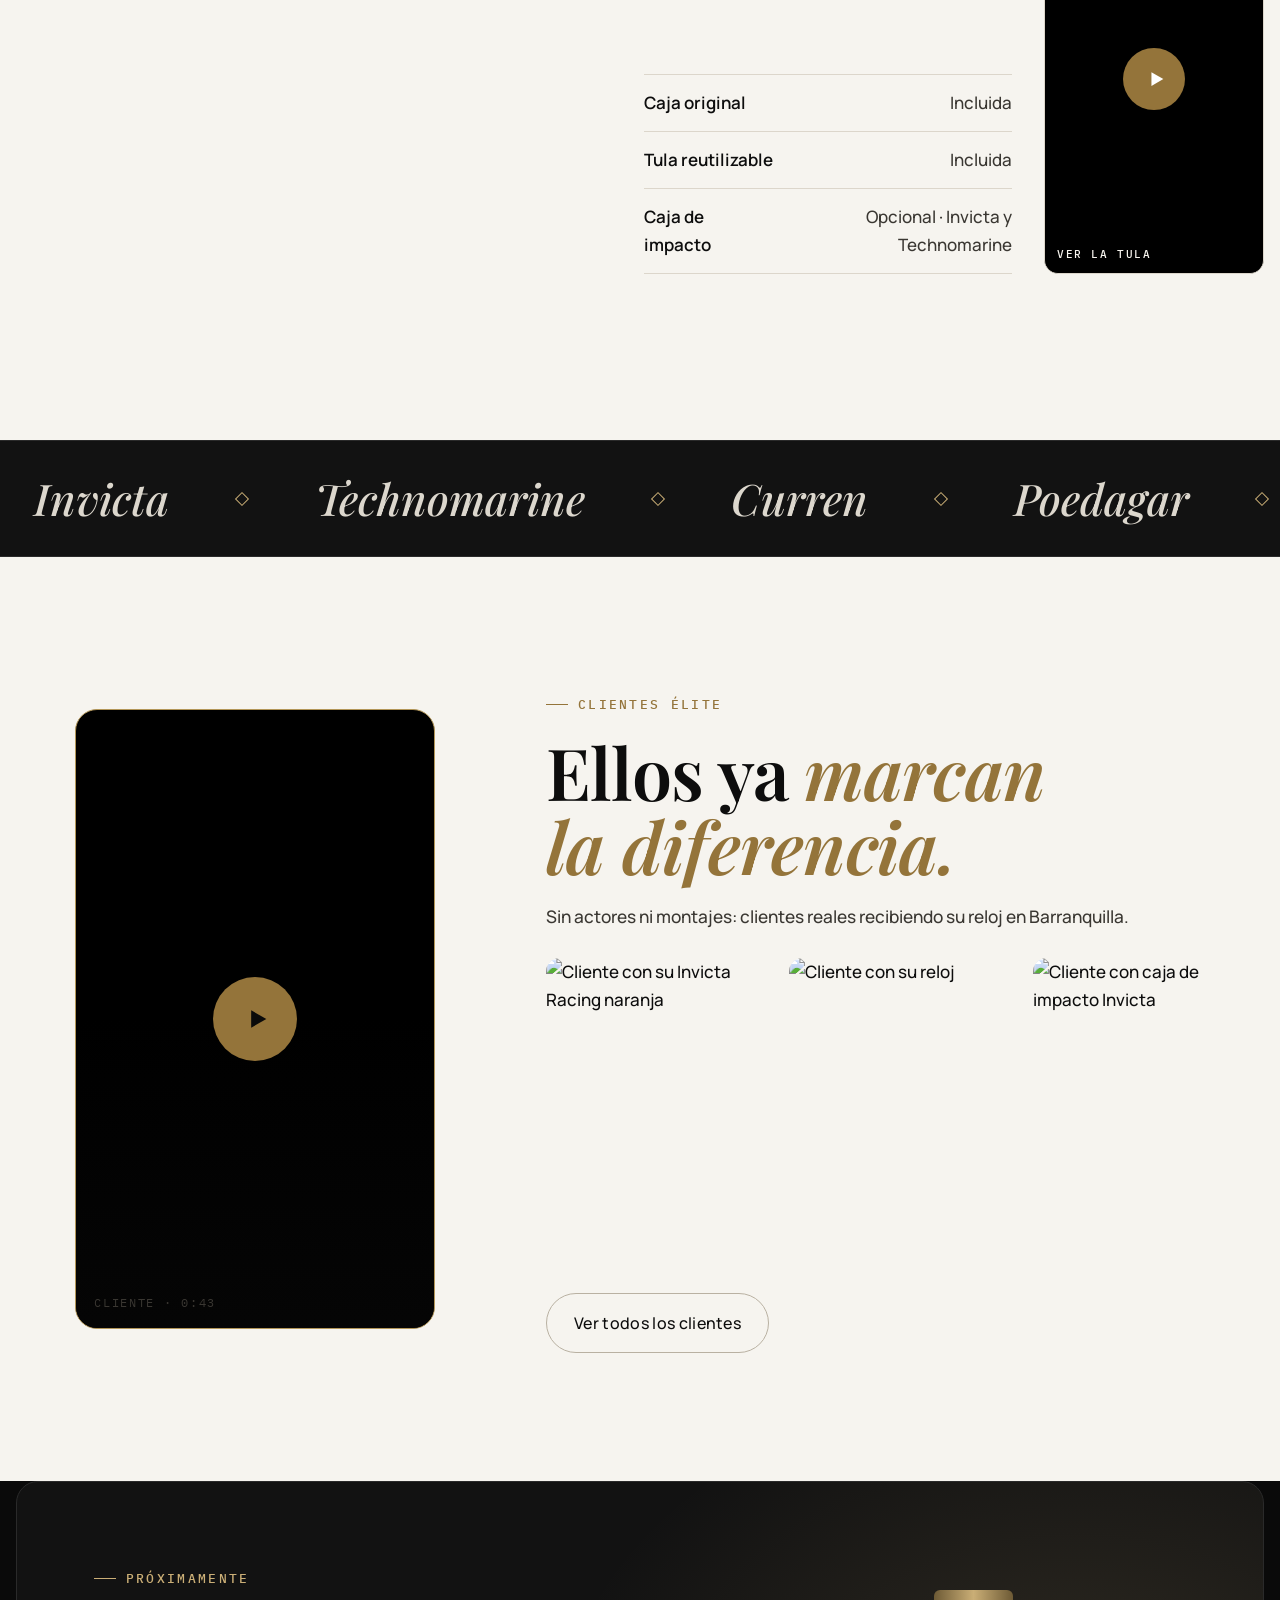
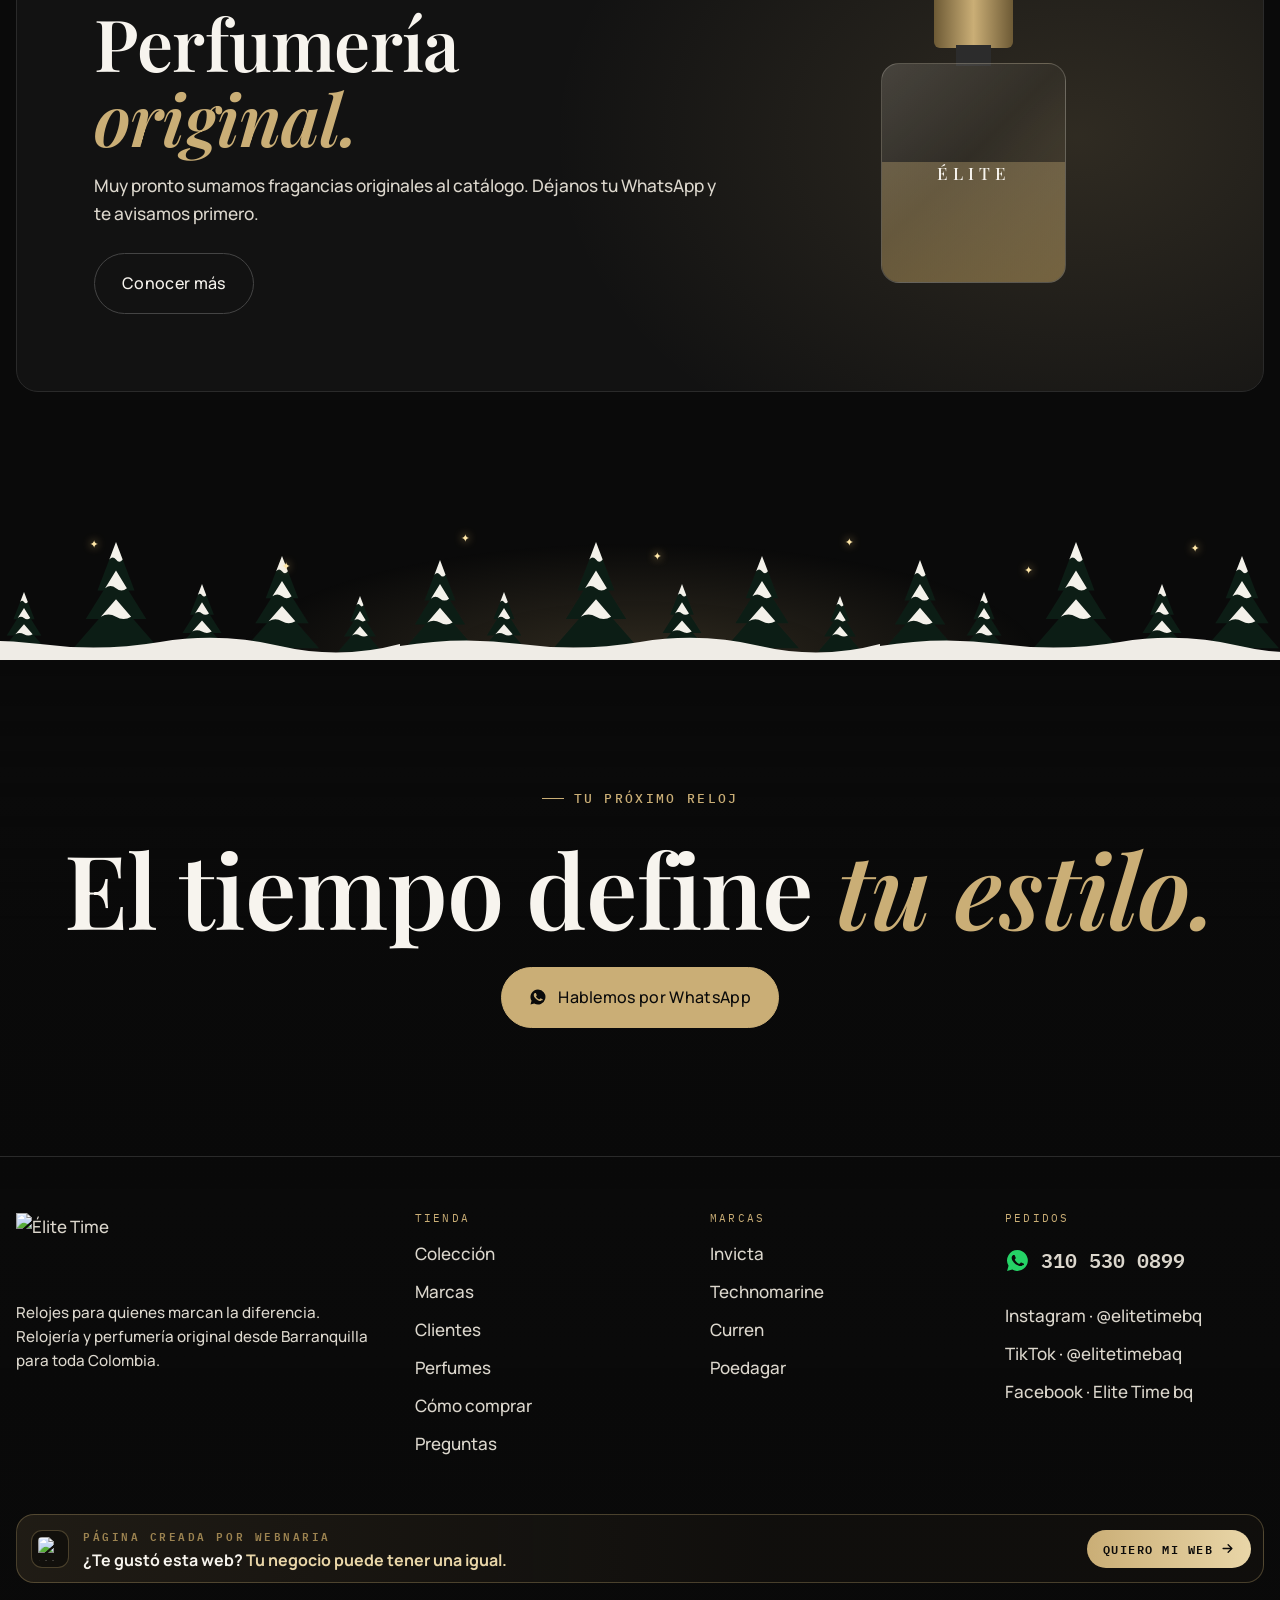
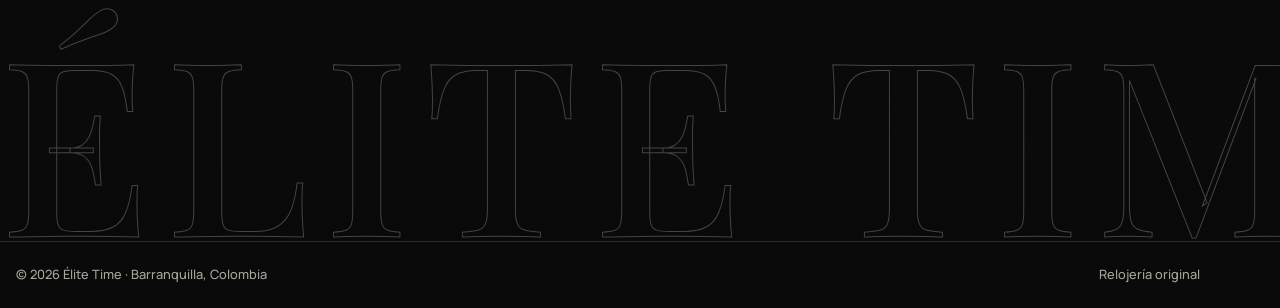
==== commit 37480d93: "Navidad: el gorro de Papá Noel del reloj es la imagen que mandó Kaleth; en celular la esfera cuelga " ====
--- a/index.html
+++ b/index.html
@@ -412,7 +412,7 @@
 function navidad(P) {
   const {$} = Elite, band = $('#nvBand');
   /* el gorro va sobre el reloj grande del inicio */
-  $('#stage .dialbox')?.insertAdjacentHTML('beforeend', `<div class="nv-gorro" aria-hidden="true"><svg viewBox="0 0 120 104"><defs><linearGradient id="nvGr" x1="0" y1="0" x2="1" y2="1"><stop offset="0" stop-color="#e2343c"/><stop offset="1" stop-color="#7d0f17"/></linearGradient><radialGradient id="nvPe" cx="40%" cy="35%" r="70%"><stop offset="0" stop-color="#fff"/><stop offset="1" stop-color="#e4ded3"/></radialGradient></defs><path d="M14 78C20 46 40 18 66 10c16-5 30 2 36 16 3 8 2 16-2 22-4-10-10-16-18-16-10 0-16 10-14 30Z" fill="url(#nvGr)"/><path d="M60 22c10-4 22-2 30 8" stroke="rgba(255,255,255,.25)" stroke-width="3" fill="none" stroke-linecap="round"/><rect x="4" y="68" width="112" height="26" rx="13" fill="url(#nvPe)"/><path d="M14 76h92M18 86h84" stroke="rgba(160,150,135,.35)" stroke-width="2" stroke-dasharray="1 5" stroke-linecap="round"/><circle cx="100" cy="50" r="12" fill="url(#nvPe)"/></svg></div>`);
+  $('#stage .dialbox')?.insertAdjacentHTML('beforeend', `<img class="nv-gorro" src="img/navidad/gorro.webp" alt="" width="464" height="260" decoding="async">`);
   $('.hero').insertAdjacentHTML('beforeend', `<div class="nv-hero" aria-hidden="true">${[['8%', '18%', '160px', 'rgba(255,75,75,.5)'], ['32%', '70%', '120px', 'rgba(255,210,122,.45)'], ['58%', '8%', '90px', 'rgba(63,214,138,.4)'], ['84%', '62%', '150px', 'rgba(255,75,75,.4)'], ['70%', '84%', '80px', 'rgba(255,241,207,.4)']].map(([x, y, s, c], i) => `<i style="--x:${x};--y:${y};--s:${s};--c:${c};--r:${-i * 1.1}s"></i>`).join('')}</div>`);
   /* un regalo para él y otro para ella: el primer destacado de cada uno, o el primero disponible */
   const libres = P.filter(p => p.disponible !== false && p.precio);
--- a/assets/css/elite.css
+++ b/assets/css/elite.css
@@ -440,7 +440,7 @@
 .nv-colgantes i.b b{height:74px}
 .nv-colgantes svg{display:block;width:100%;margin-top:-2px;filter:drop-shadow(0 8px 10px rgba(0,0,0,.45))}
 @keyframes nvColumpio{from{transform:rotate(-8deg)}to{transform:rotate(8deg)}}
-@media (max-width:900px){.nv-colgantes i.b{display:none}.nv-colgantes i.a{right:26px;width:26px}}
+@media (max-width:900px){.nv-colgantes i.b{display:none}.nv-colgantes i.a{right:auto;left:22%;width:26px}}
 /* pinos nevados antes del pie de página */
 .nv-pinos{position:relative;height:140px;overflow:hidden;background:var(--pinos) repeat-x bottom/480px 140px,radial-gradient(45% 120% at 50% 100%,rgba(202,174,118,.2),transparent 70%)}
 .navidad .nv-pinos+.site-foot{margin-top:0;border-top:0}
@@ -451,8 +451,7 @@
 .nv-chispas i:nth-child(2n){background:#fff;box-shadow:0 0 8px 1px #fff}
 @keyframes nvChispa{to{transform:rotate(var(--a)) translateX(var(--d)) scale(.3);opacity:0}}
 /* inicio: gorro de Papá Noel en el reloj y luces desenfocadas */
-.nv-gorro{position:absolute;left:47%;top:-13%;width:36%;z-index:3;transform:rotate(17deg);pointer-events:none;filter:drop-shadow(0 18px 22px rgba(0,0,0,.55))}
-.nv-gorro svg{display:block;width:100%}
+.nv-gorro{position:absolute;left:44%;top:-9%;width:58%;height:auto;z-index:3;transform:rotate(-4deg);pointer-events:none;filter:drop-shadow(0 16px 18px rgba(0,0,0,.5))}
 .nv-hero{position:absolute;inset:0;z-index:-1;pointer-events:none;overflow:hidden}
 .nv-hero i{position:absolute;left:var(--x);top:var(--y);width:var(--s);aspect-ratio:1;border-radius:50%;background:radial-gradient(closest-side,var(--c),transparent);opacity:.5;animation:nvLuz 5s steps(1) infinite;animation-delay:var(--r,0s)}
 /* franja de Navidad en el inicio */
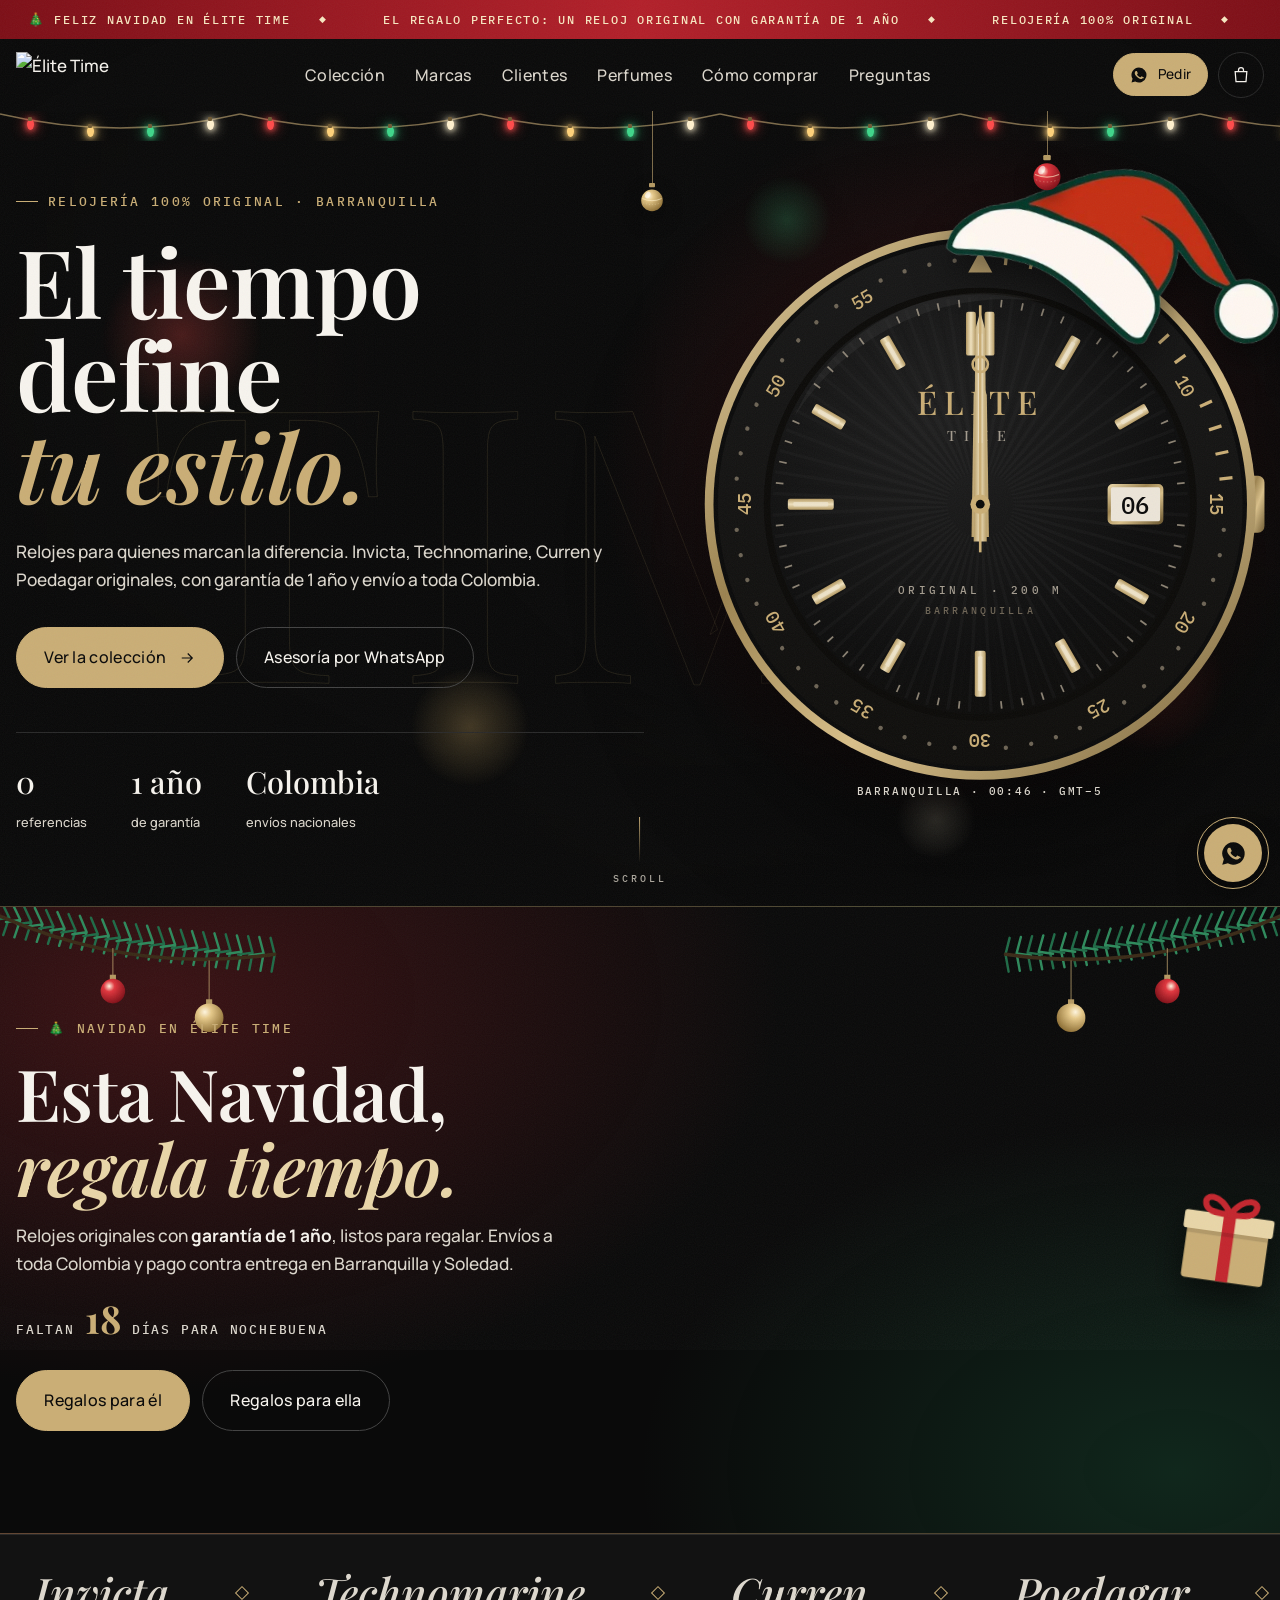
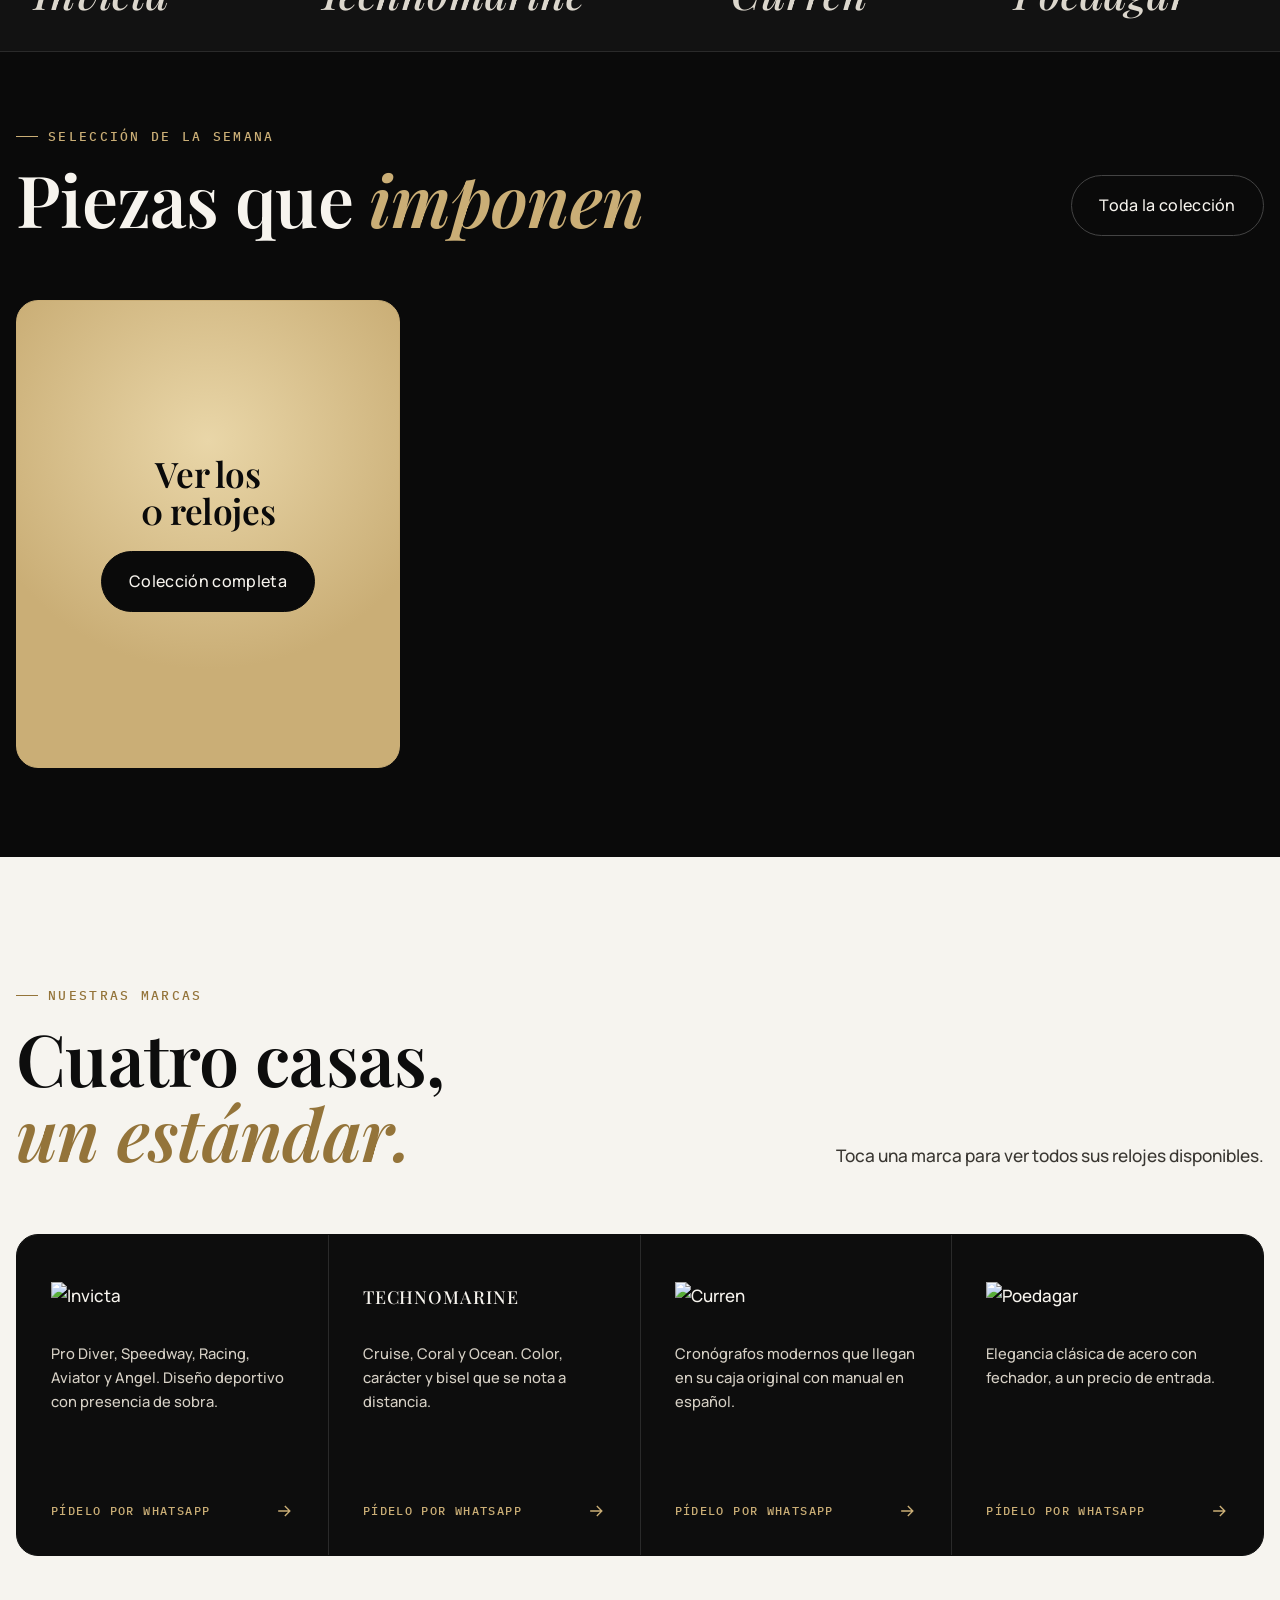
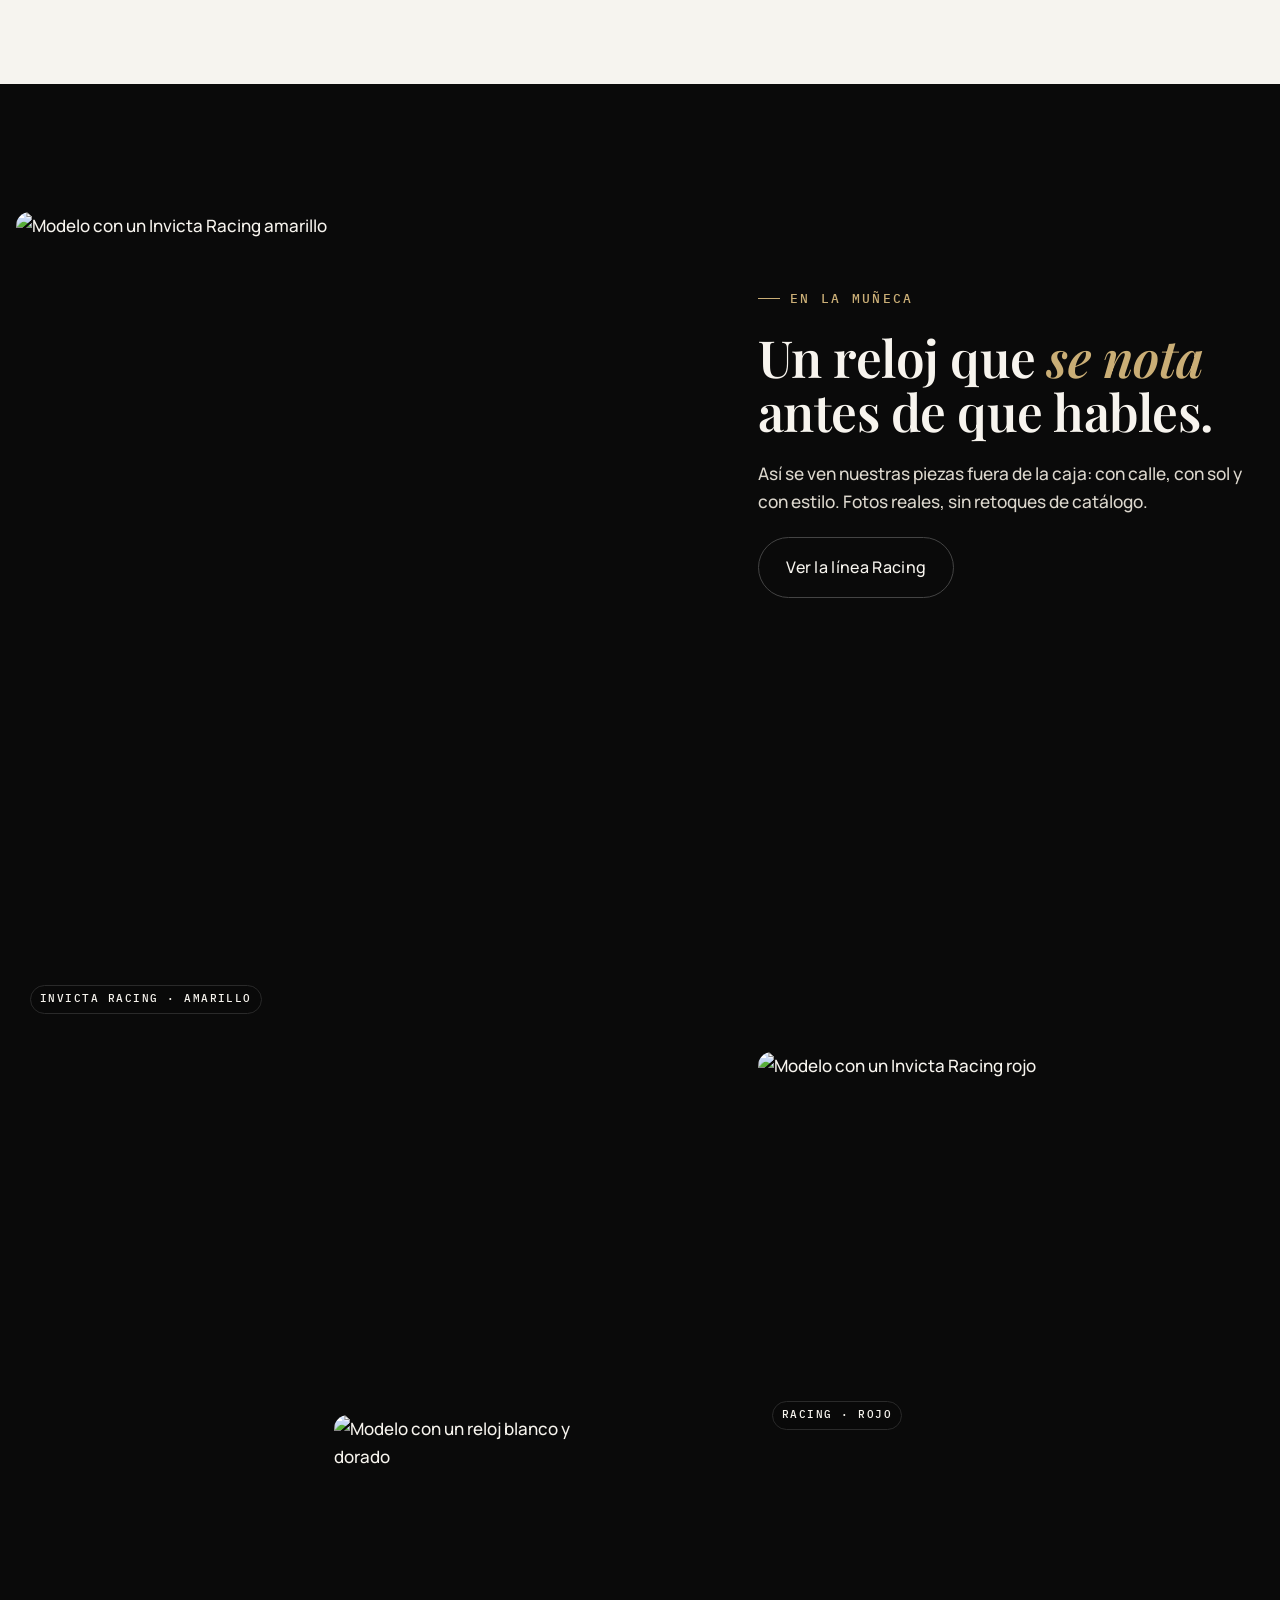
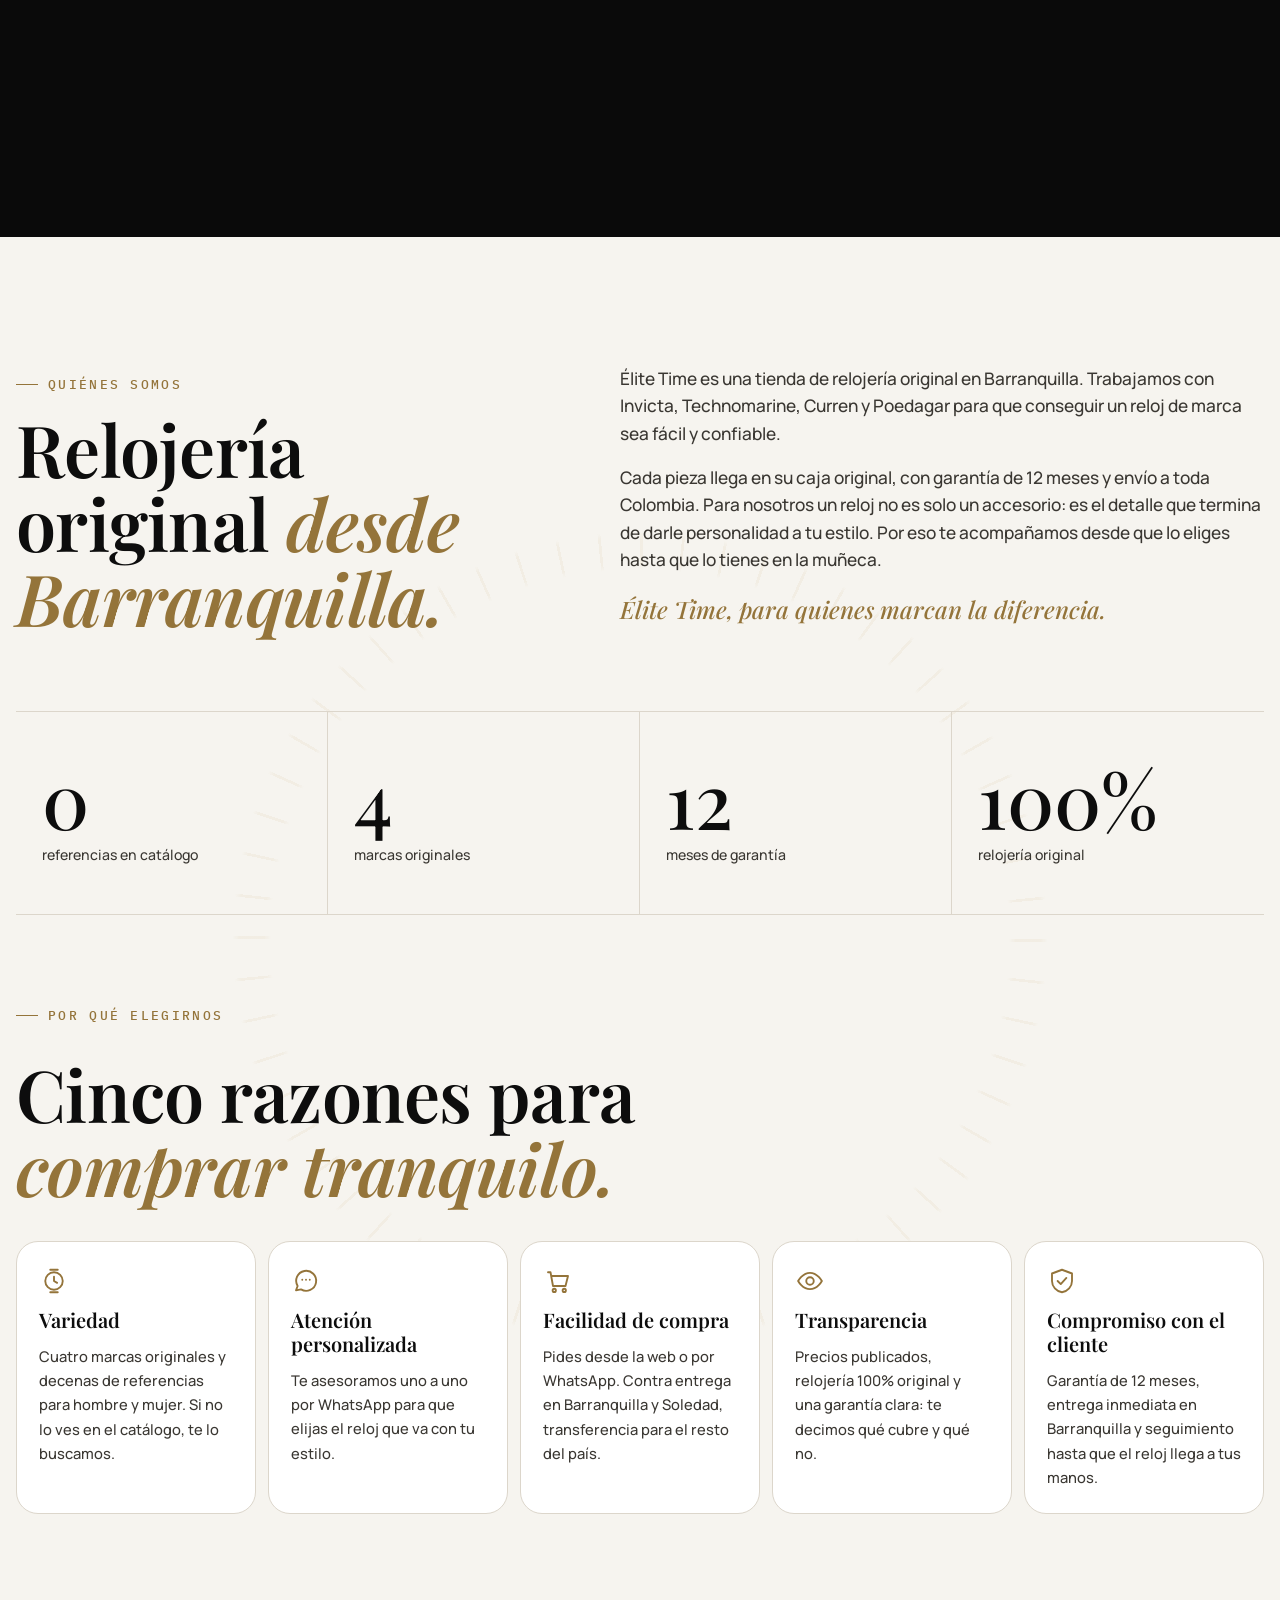
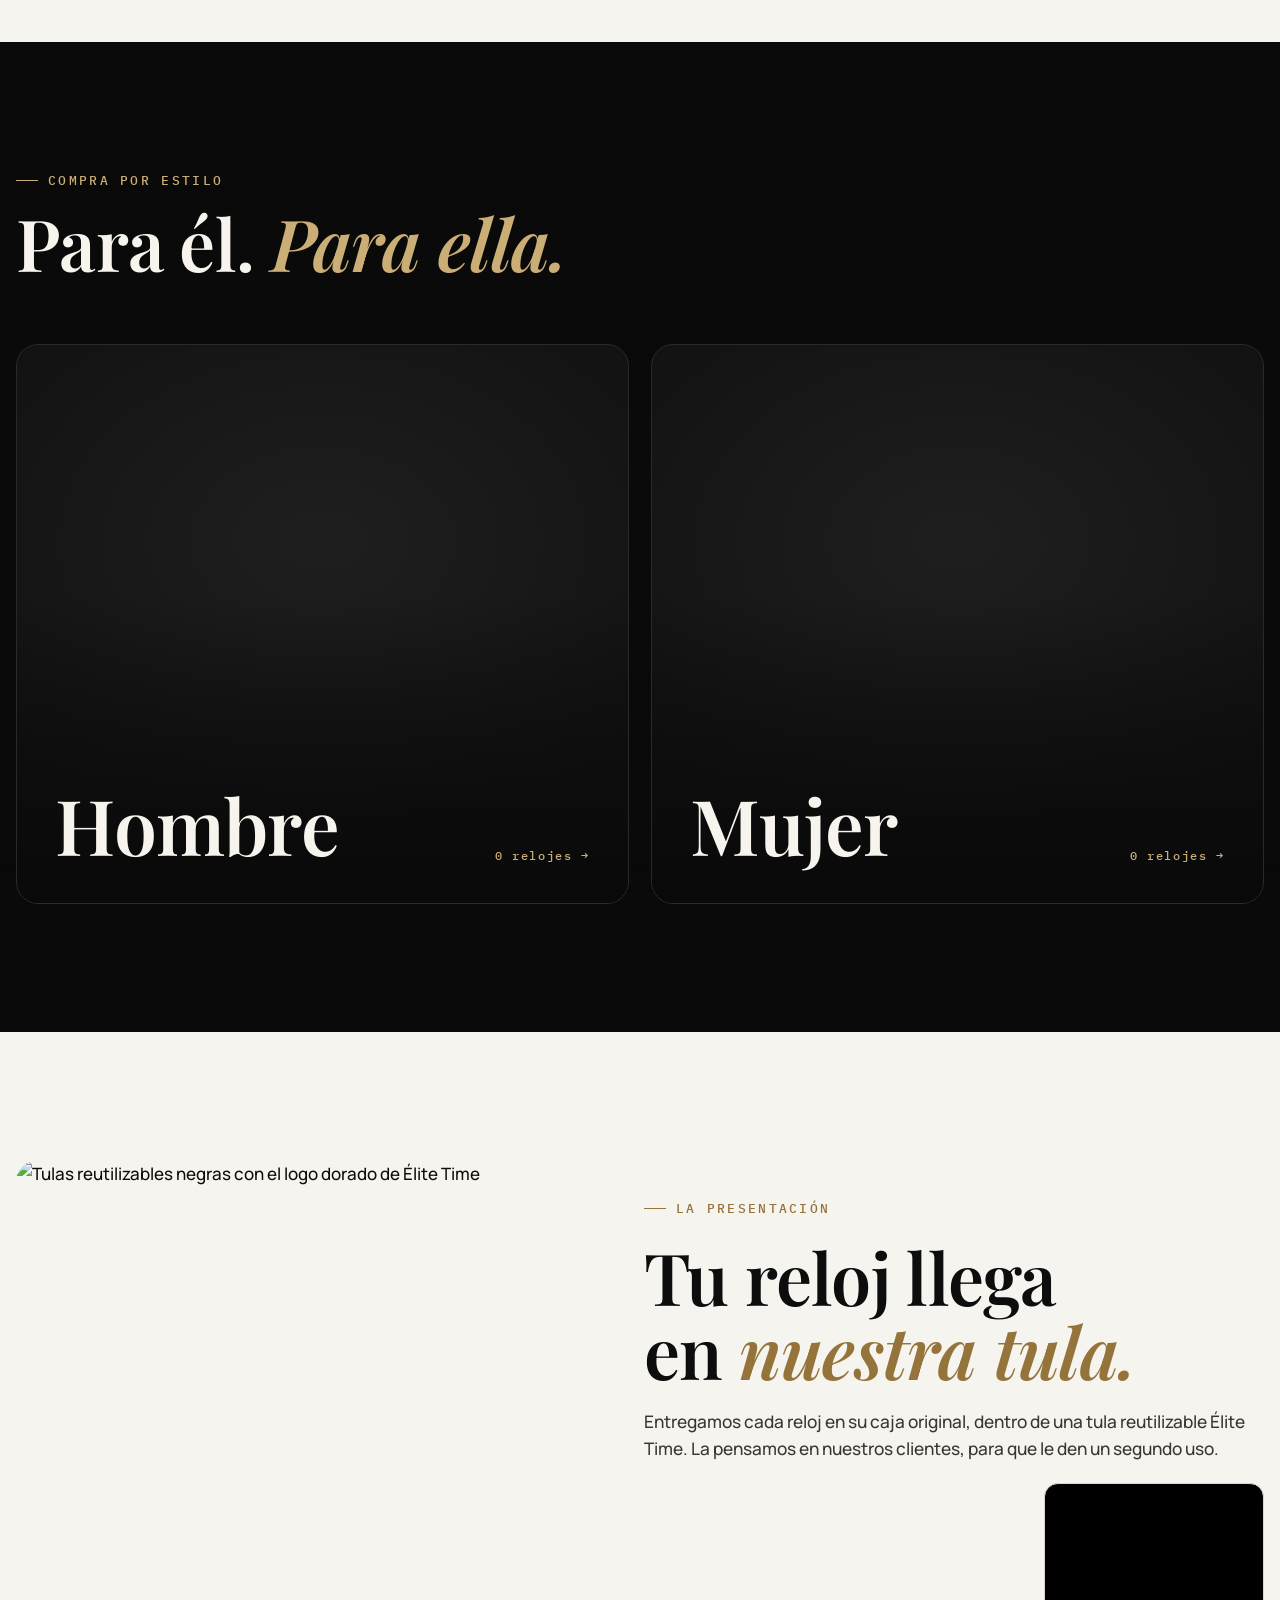
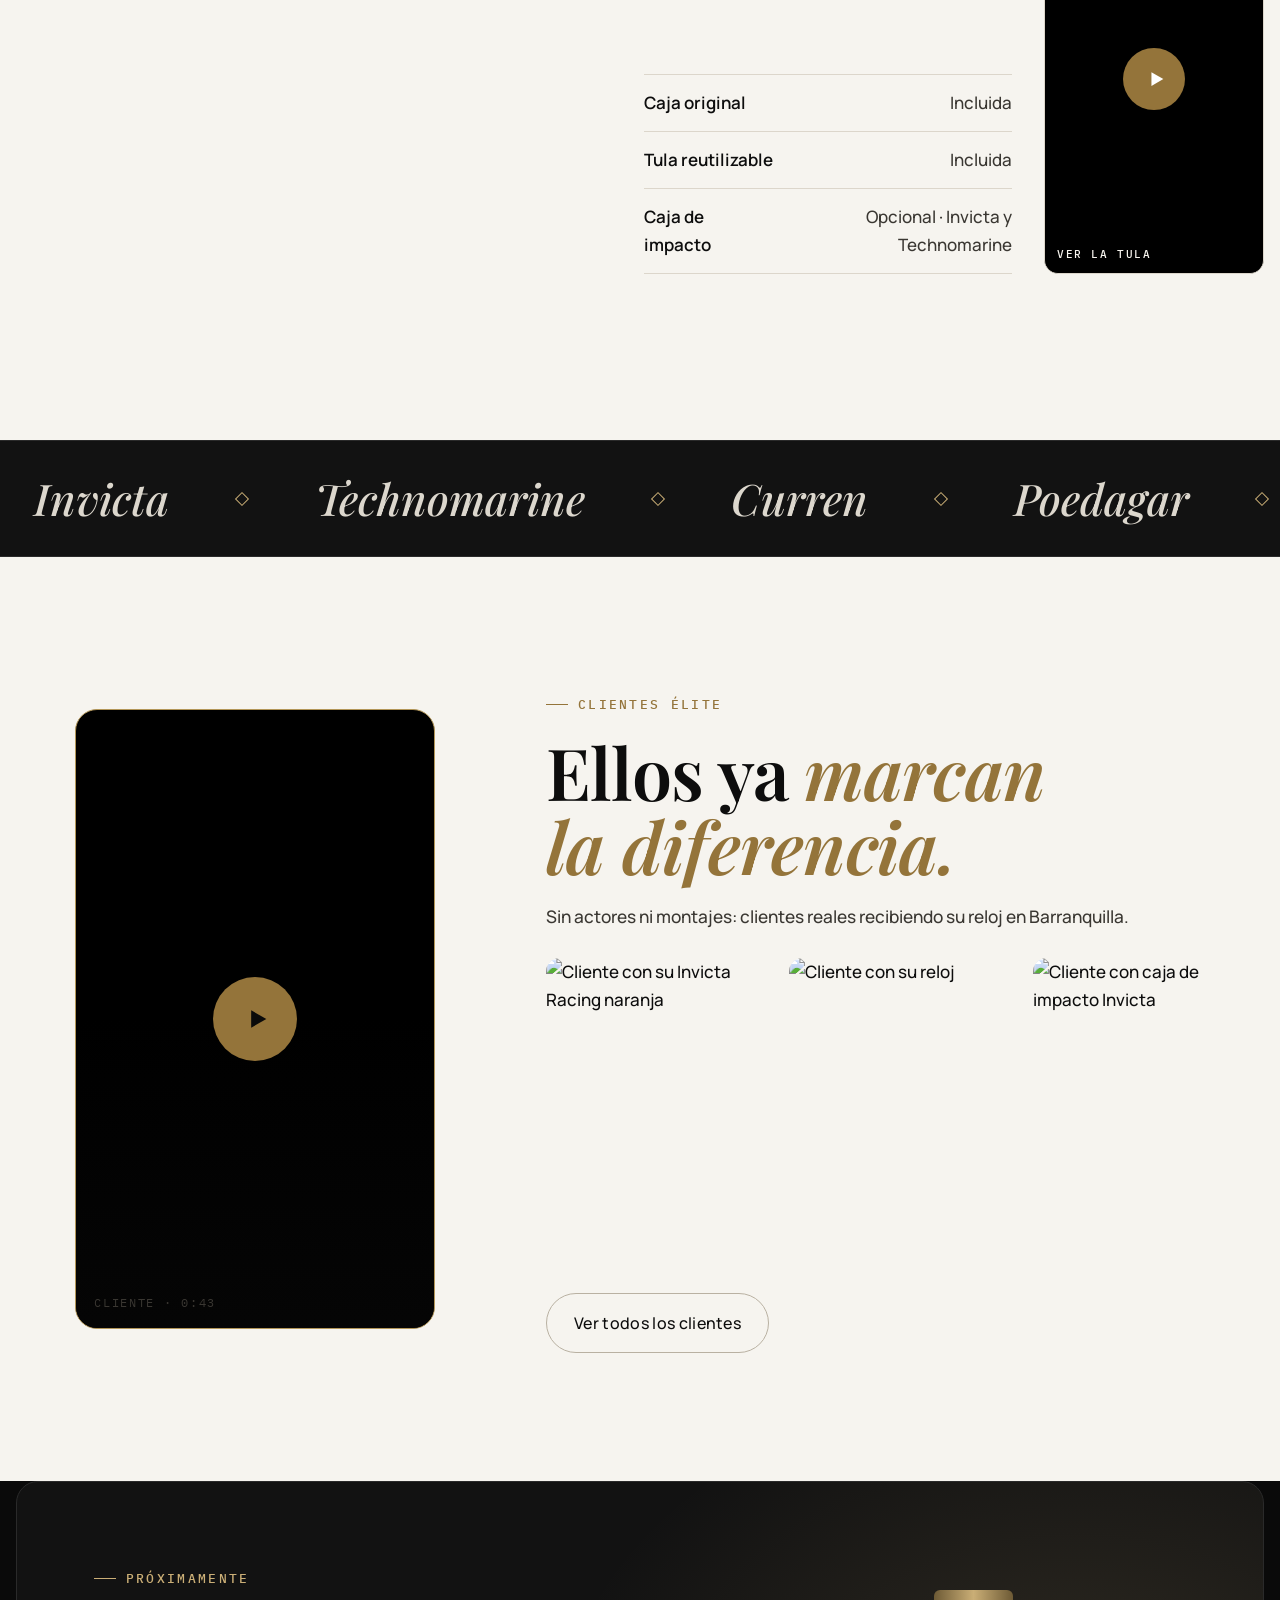
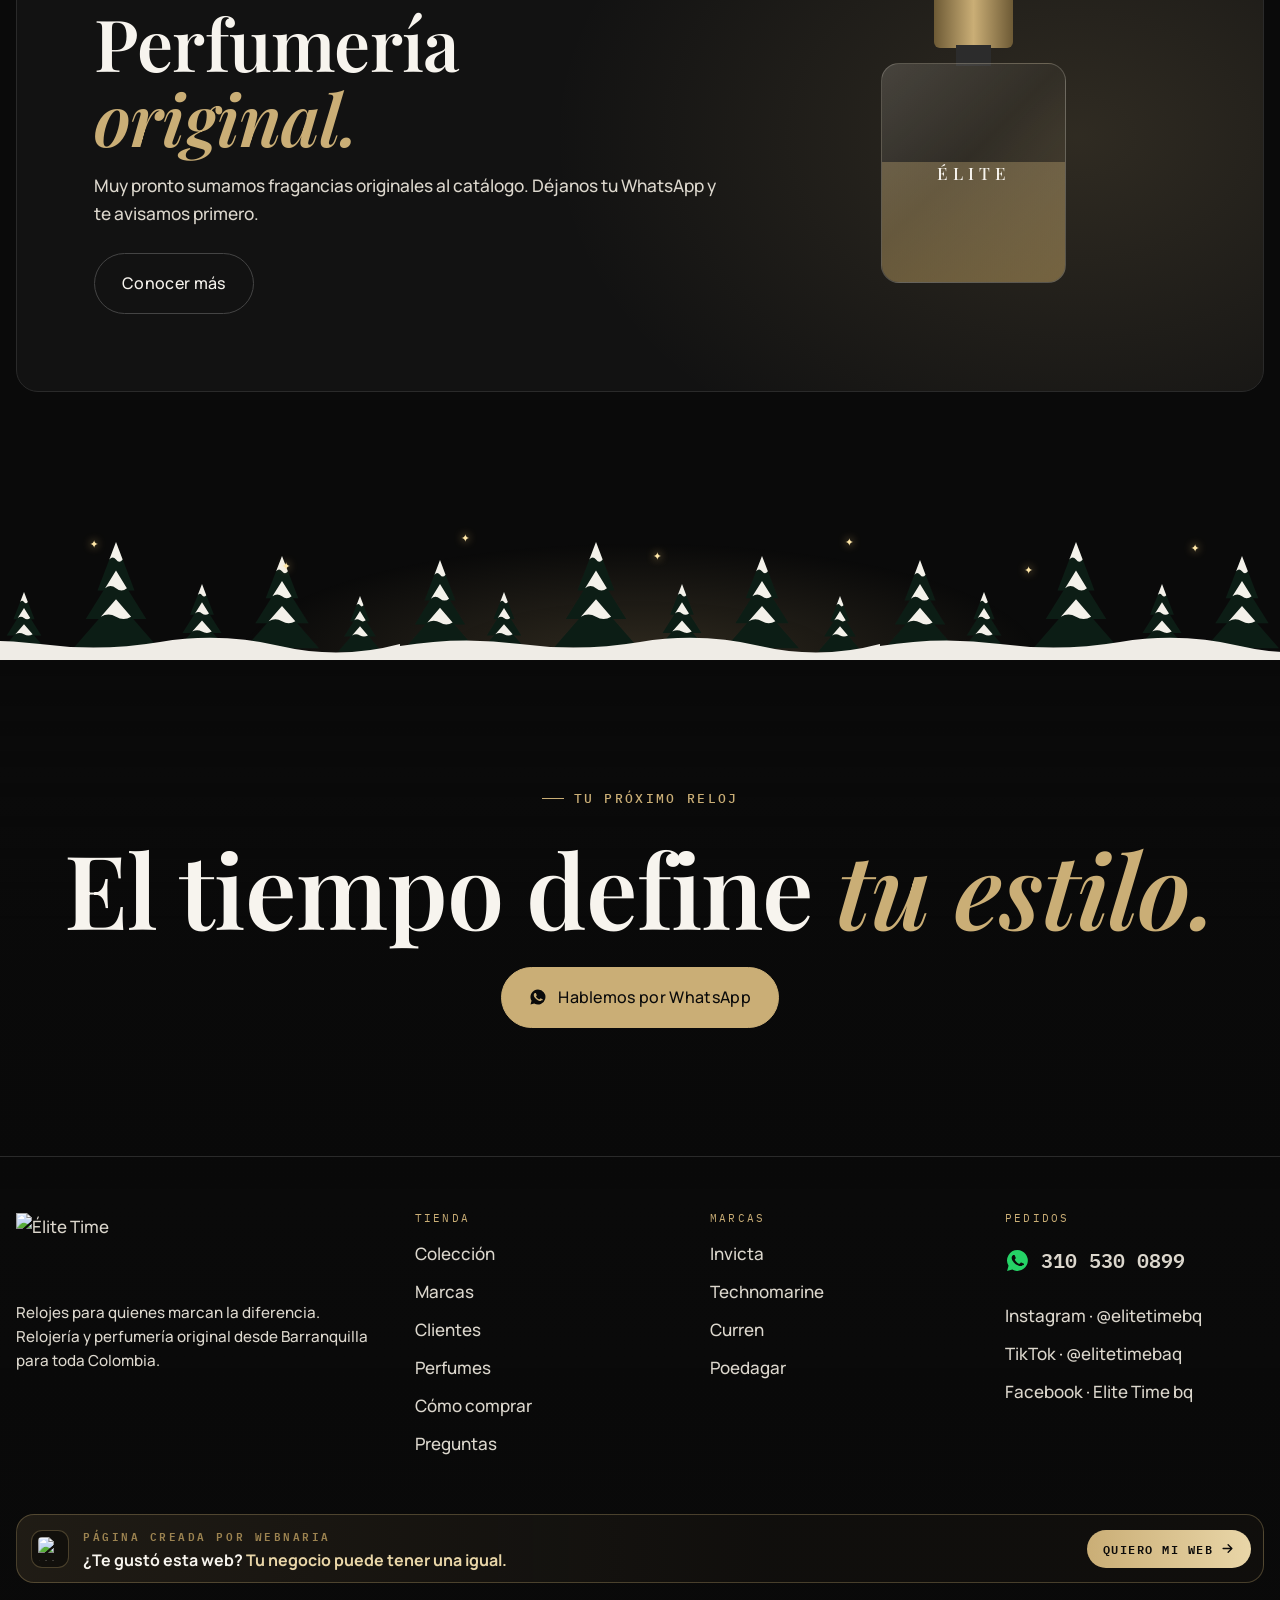
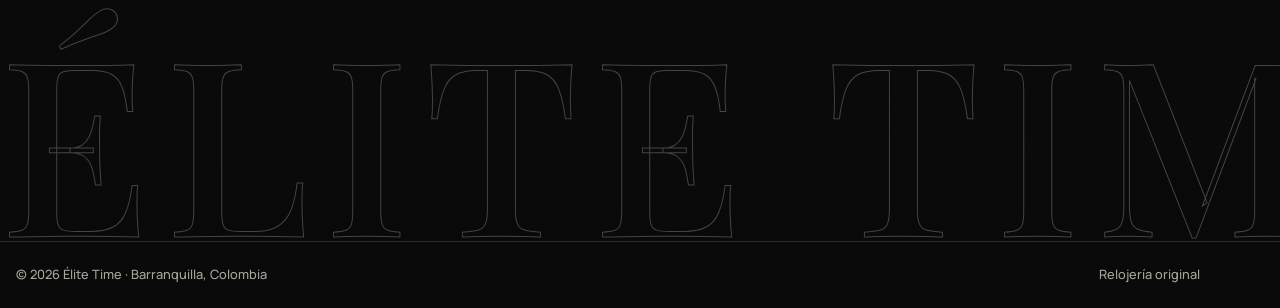
==== commit cfb393bd: "Portada sin lo nuevo de Curren: se quitan el aviso, la sección de recién llegados y el mensaje de la" ====
--- a/index.html
+++ b/index.html
@@ -175,26 +175,6 @@
 .why svg{width:30px;height:30px;color:var(--gold)}
 .why b{font-family:var(--f-display);font-weight:600;font-size:1.25rem;line-height:1.2}
 .why span{color:var(--mute);font-size:.92rem}
-/* lo nuevo: aviso en la portada y la franja de recién llegados */
-.nuevo-pill{display:flex;width:fit-content;max-width:100%;align-items:center;gap:12px;margin-bottom:22px;padding:5px 16px 5px 5px;border-radius:999px;border:1px solid var(--gold-2);background:rgba(202,174,118,.1);-webkit-backdrop-filter:blur(8px);backdrop-filter:blur(8px);text-decoration:none;font-size:.92rem;line-height:1.3;transition:border-color .4s,background .4s}
-.nuevo-pill:hover{border-color:var(--gold);background:rgba(202,174,118,.18)}
-.nuevo-pill .fotos{display:flex;flex:none}
-.nuevo-pill .fotos img{width:34px;height:34px;border-radius:50%;object-fit:contain;background:#fff;padding:3px;border:2px solid var(--ink)}
-.nuevo-pill .fotos img + img{margin-left:-12px}
-.nuevo-pill b{position:relative;display:inline-block;margin-right:8px;padding:.3em .65em;border-radius:999px;background:var(--gold);color:#0a0a0a;font-family:var(--f-mono);font-size:.68rem;font-weight:600;letter-spacing:.14em;text-transform:uppercase}
-.nuevo-pill b::after{content:"";position:absolute;inset:-3px;border-radius:inherit;border:1px solid var(--gold);opacity:0;animation:npulso 2.2s 1.2s ease-out 3}
-@keyframes npulso{from{opacity:.9;transform:scale(1)}to{opacity:0;transform:scale(1.4)}}
-.nuevo-pill .arr{width:16px;height:16px;flex:none;color:var(--gold);transition:transform .4s var(--ease)}
-.nuevo-pill:hover .arr{transform:translateX(4px)}
-@media (max-width:480px){.nuevo-pill{gap:9px;font-size:.84rem}.nuevo-pill .fotos img:nth-child(3){display:none}}
-@media (prefers-reduced-motion:reduce){.nuevo-pill b::after{animation:none}}
-.nuevo{scroll-margin-top:20px}
-.nuevo-mas{display:flex;justify-content:center;margin-top:clamp(28px,4vw,48px)}
-@media (max-width:560px){
-  .nuevo-grid{grid-template-columns:none;grid-auto-flow:column;grid-auto-columns:44vw;overflow-x:auto;scroll-snap-type:x mandatory;scrollbar-width:none;margin-left:calc(-1 * var(--gut));margin-right:calc(-1 * var(--gut-r));padding-left:var(--gut);padding-right:var(--gut-r);scroll-padding-left:var(--gut)}
-  .nuevo-grid::-webkit-scrollbar{display:none}
-  .nuevo-grid .pcard{scroll-snap-align:start}
-}
 </style>
 </head>
 <body>
@@ -204,7 +184,6 @@
     <div class="giant" aria-hidden="true">TIME</div>
     <div class="wrap hero-grid">
       <div>
-        <a class="nuevo-pill" id="nuevoPill" href="#nuevo" hidden data-reveal></a>
         <span class="eyebrow" data-reveal>Relojería 100% original · Barranquilla</span>
         <h1 data-split style="margin-top:22px">El tiempo define <em>tu estilo.</em></h1>
         <p class="lead" id="heroSub" data-reveal=".2">Relojes para quienes marcan la diferencia. Invicta, Technomarine, Curren y Poedagar originales, con garantía de 1 año y envío a toda Colombia.</p>
@@ -227,14 +206,6 @@
       </div>
     </div>
     <div class="scroll-cue" aria-hidden="true"><i></i>SCROLL</div>
-  </section>
-
-  <section class="sec light nuevo" id="nuevo" hidden>
-    <div class="wrap">
-      <div class="sec-head"><div><span class="eyebrow">Recién llegados</span><h2 class="h-lg" data-split>Lo <em class="gold">nuevo.</em></h2></div><p class="lead" id="nuevoLead" data-reveal></p></div>
-      <div class="grid nuevo-grid" id="nuevoGrid" data-stagger></div>
-      <div class="nuevo-mas" data-reveal><a class="btn" id="nuevoBtn" href="coleccion.html#nuevo">Ver todo lo nuevo</a></div>
-    </div>
   </section>
 
   <section class="hw-band" id="hwBand" hidden></section>
@@ -369,16 +340,6 @@
   $('#perfBand').hidden = !d.settings.show.perfumes;
   const mq = ['Invicta', 'Technomarine', 'Curren', 'Poedagar', 'Garantía de 1 año', 'Envíos a toda Colombia', 'Pago contra entrega'];
   $('#mq1').innerHTML = $('#mq2').innerHTML = (mq.map(t => `<span>${t}</span>`).join('')).repeat(2);
-
-  /* lo nuevo: lo que se sube al panel sale aquí y en el aviso del inicio durante 3 semanas */
-  const nv = Elite.novedad();
-  if (nv) {
-    const N = nv.N;
-    $('#nuevoPill').innerHTML = `<span class="fotos">${N.slice(0, 3).map(p => `<img src="${esc(p.imagen)}" alt="" width="34" height="34" decoding="async">`).join('')}</span><span><b>Nuevo</b>${esc(nv.texto)}</span>${Elite.ICON.arrow}`;
-    $('#nuevoLead').textContent = 'Recién llegados a la tienda: originales, con garantía de 1 año y listos para enviar a toda Colombia. Míralos antes que nadie.';
-    $('#nuevoGrid').innerHTML = N.slice(0, 8).map(Elite.card).join('');
-    $('#nuevoPill').hidden = $('#nuevo').hidden = false;
-  }
 
   /* destacados */
   let F = P.filter(p => p.destacado && p.disponible !== false); if (F.length < 4) F = F.concat(P.filter(p => !F.includes(p)).slice(0, 6 - F.length));
